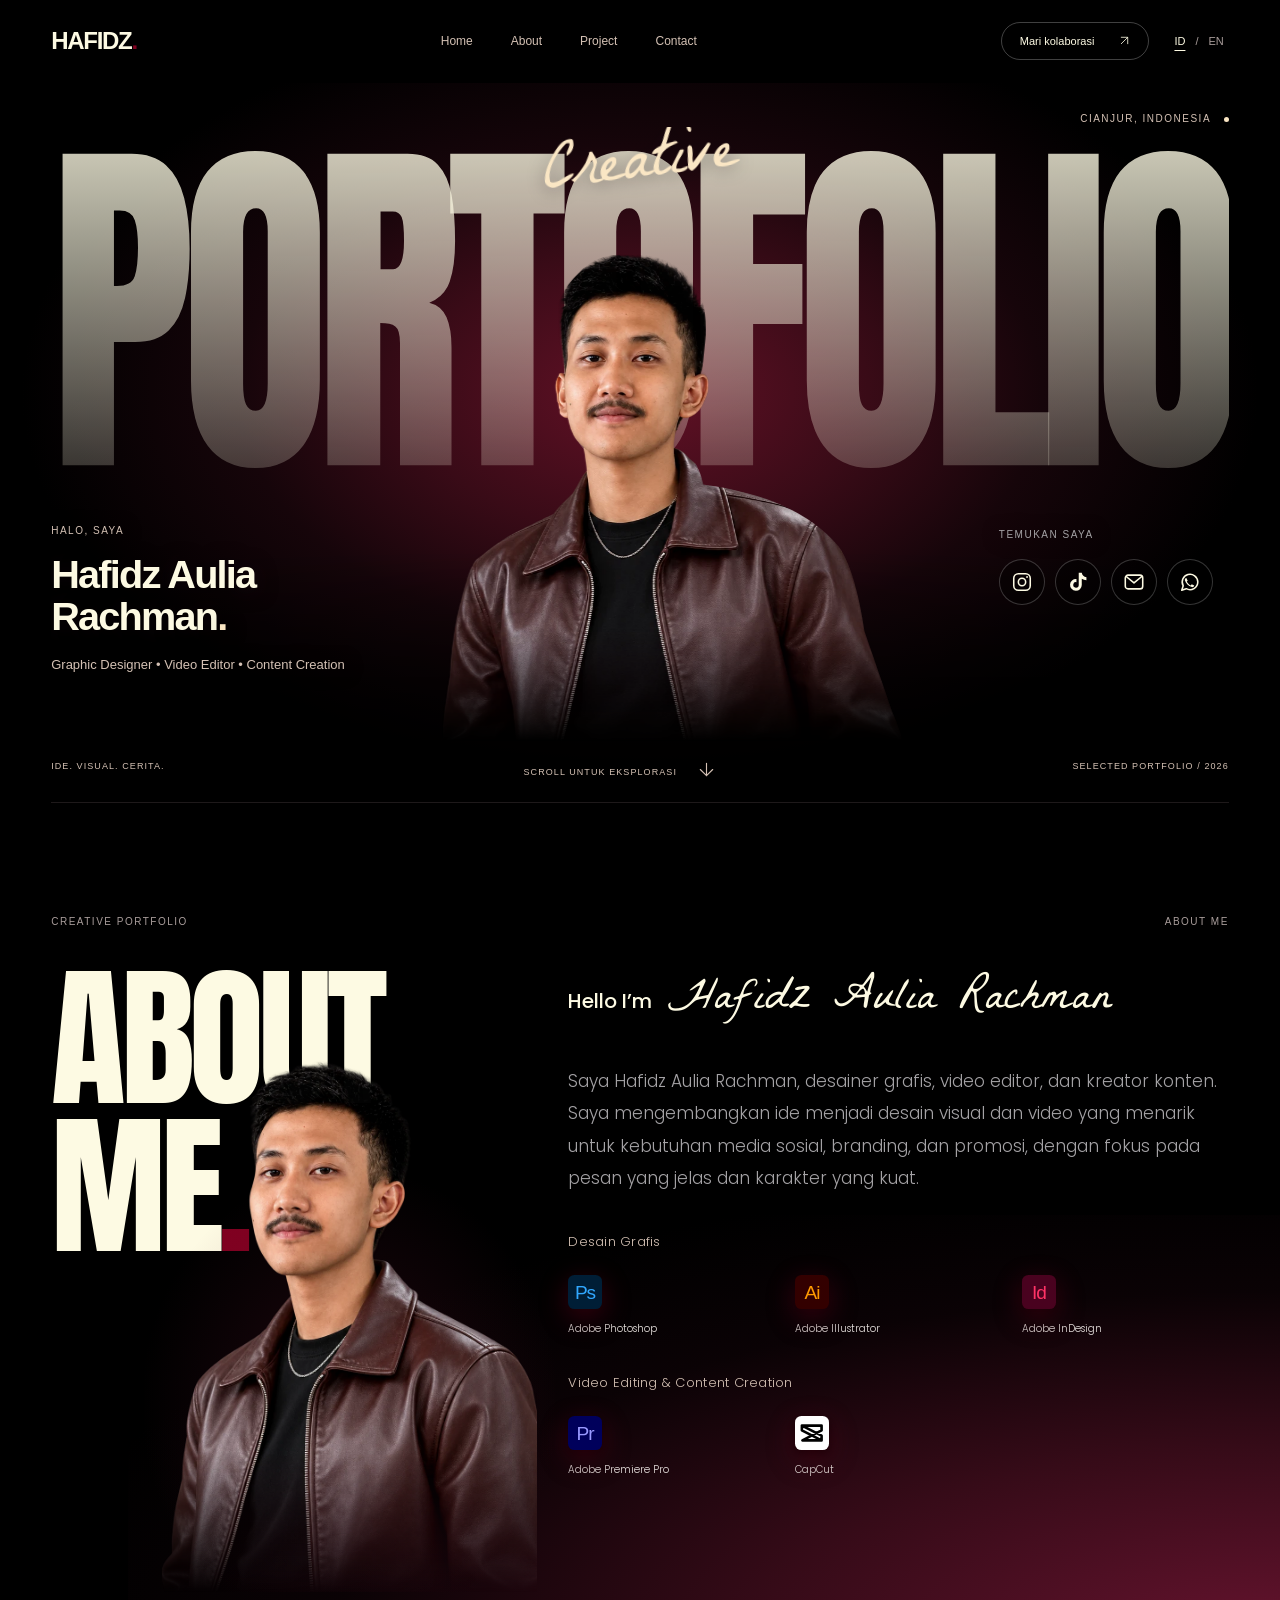
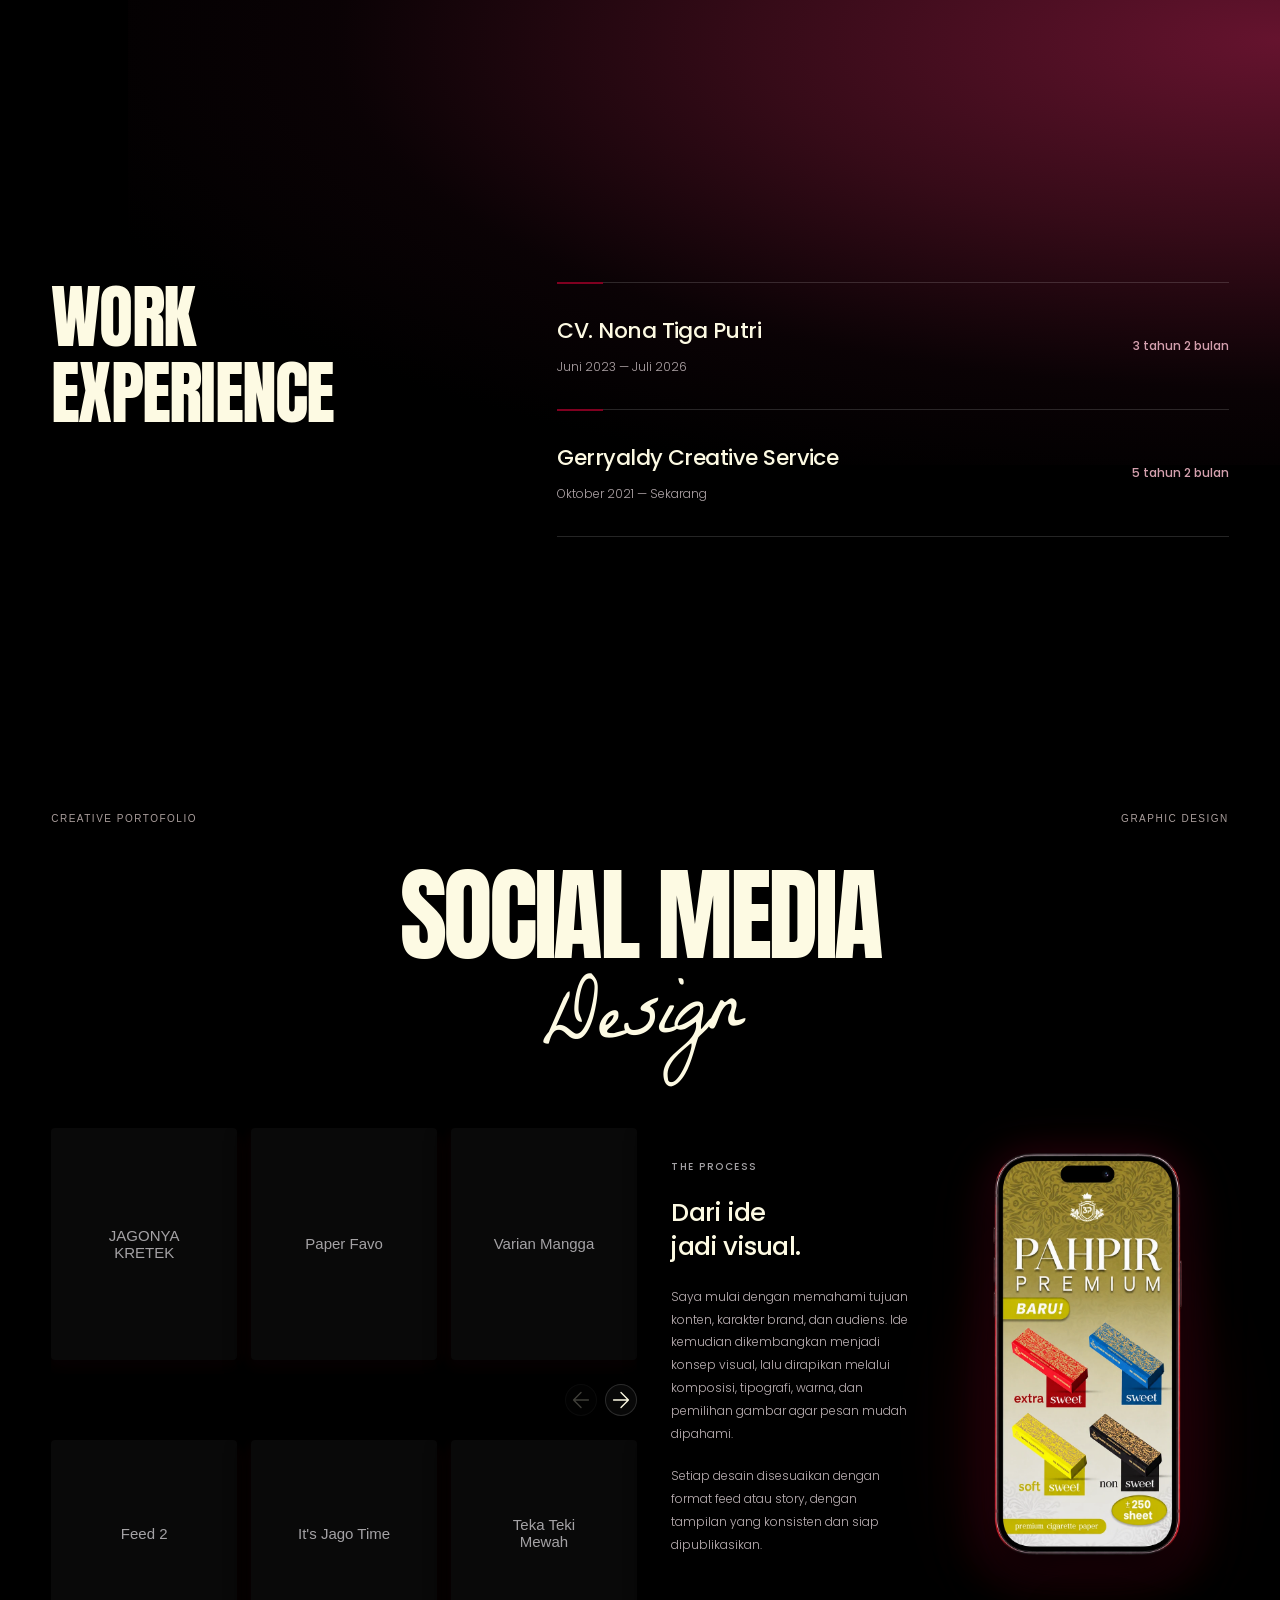
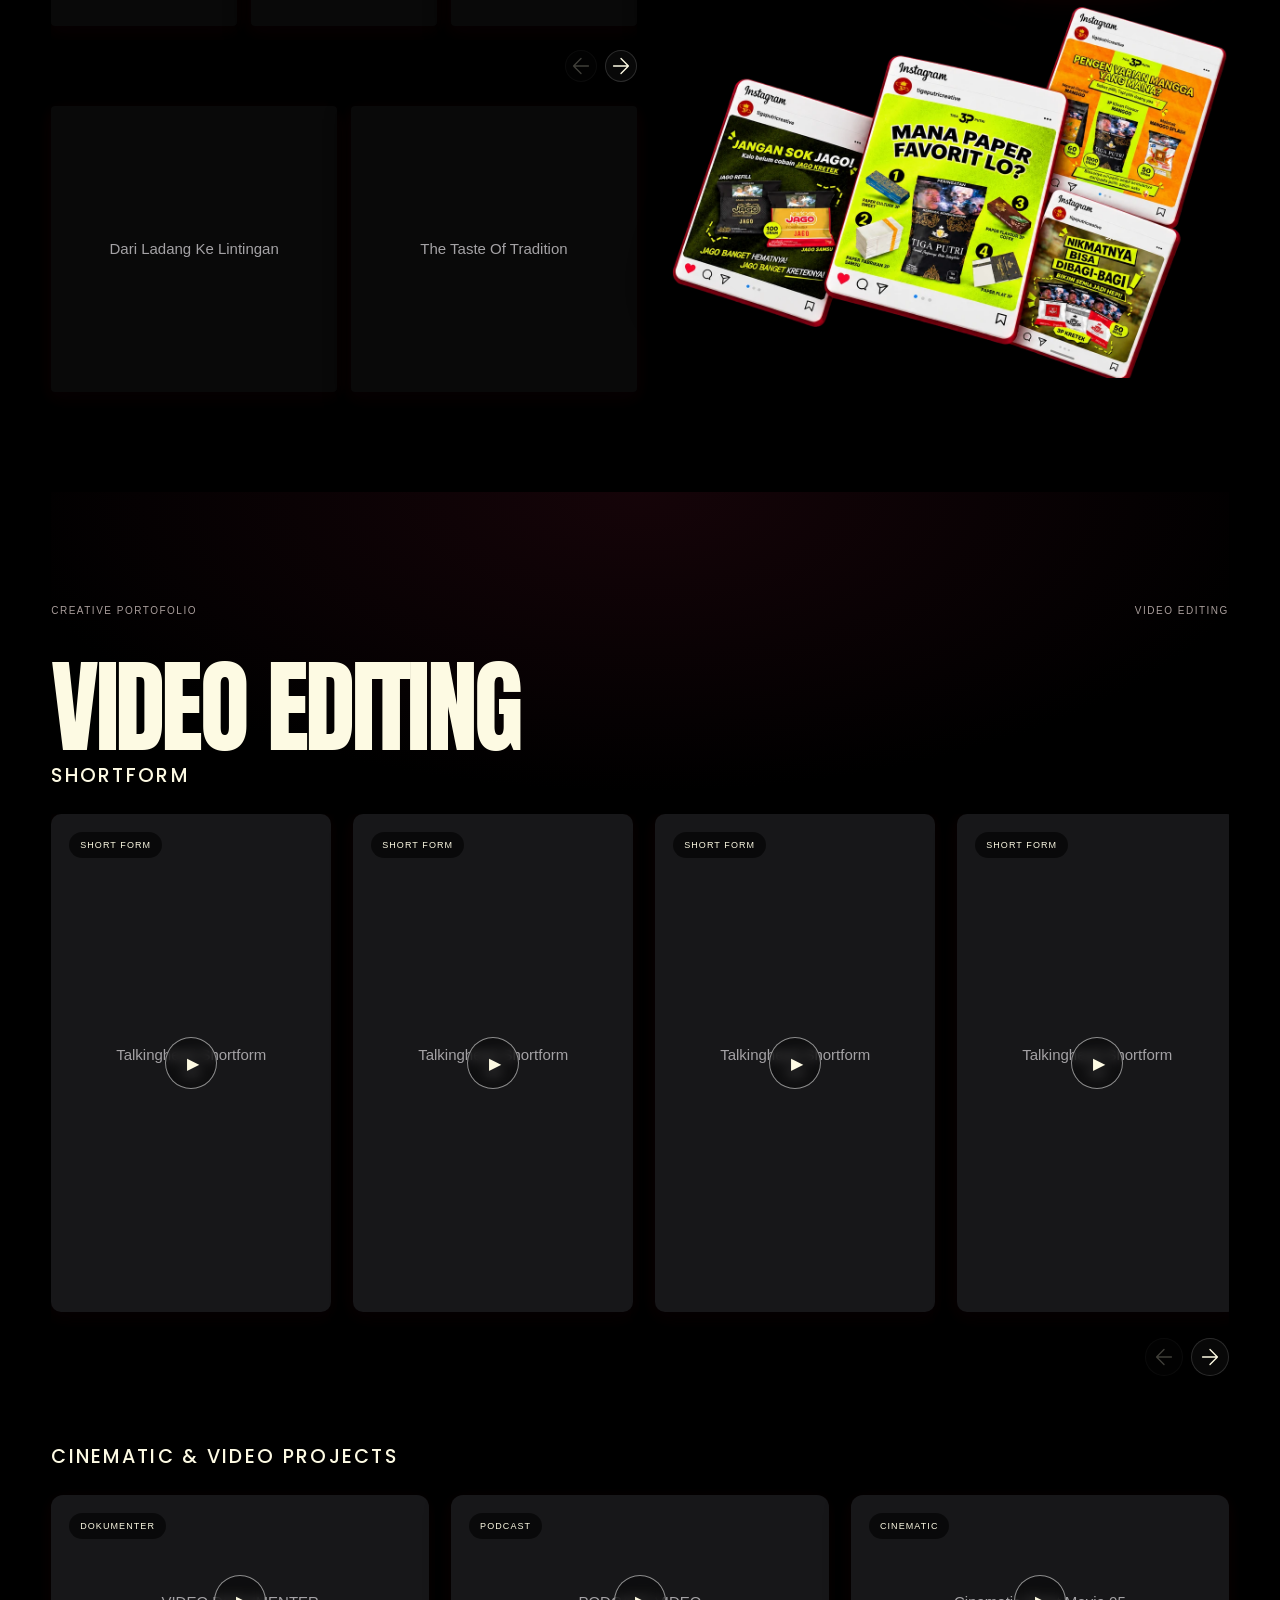
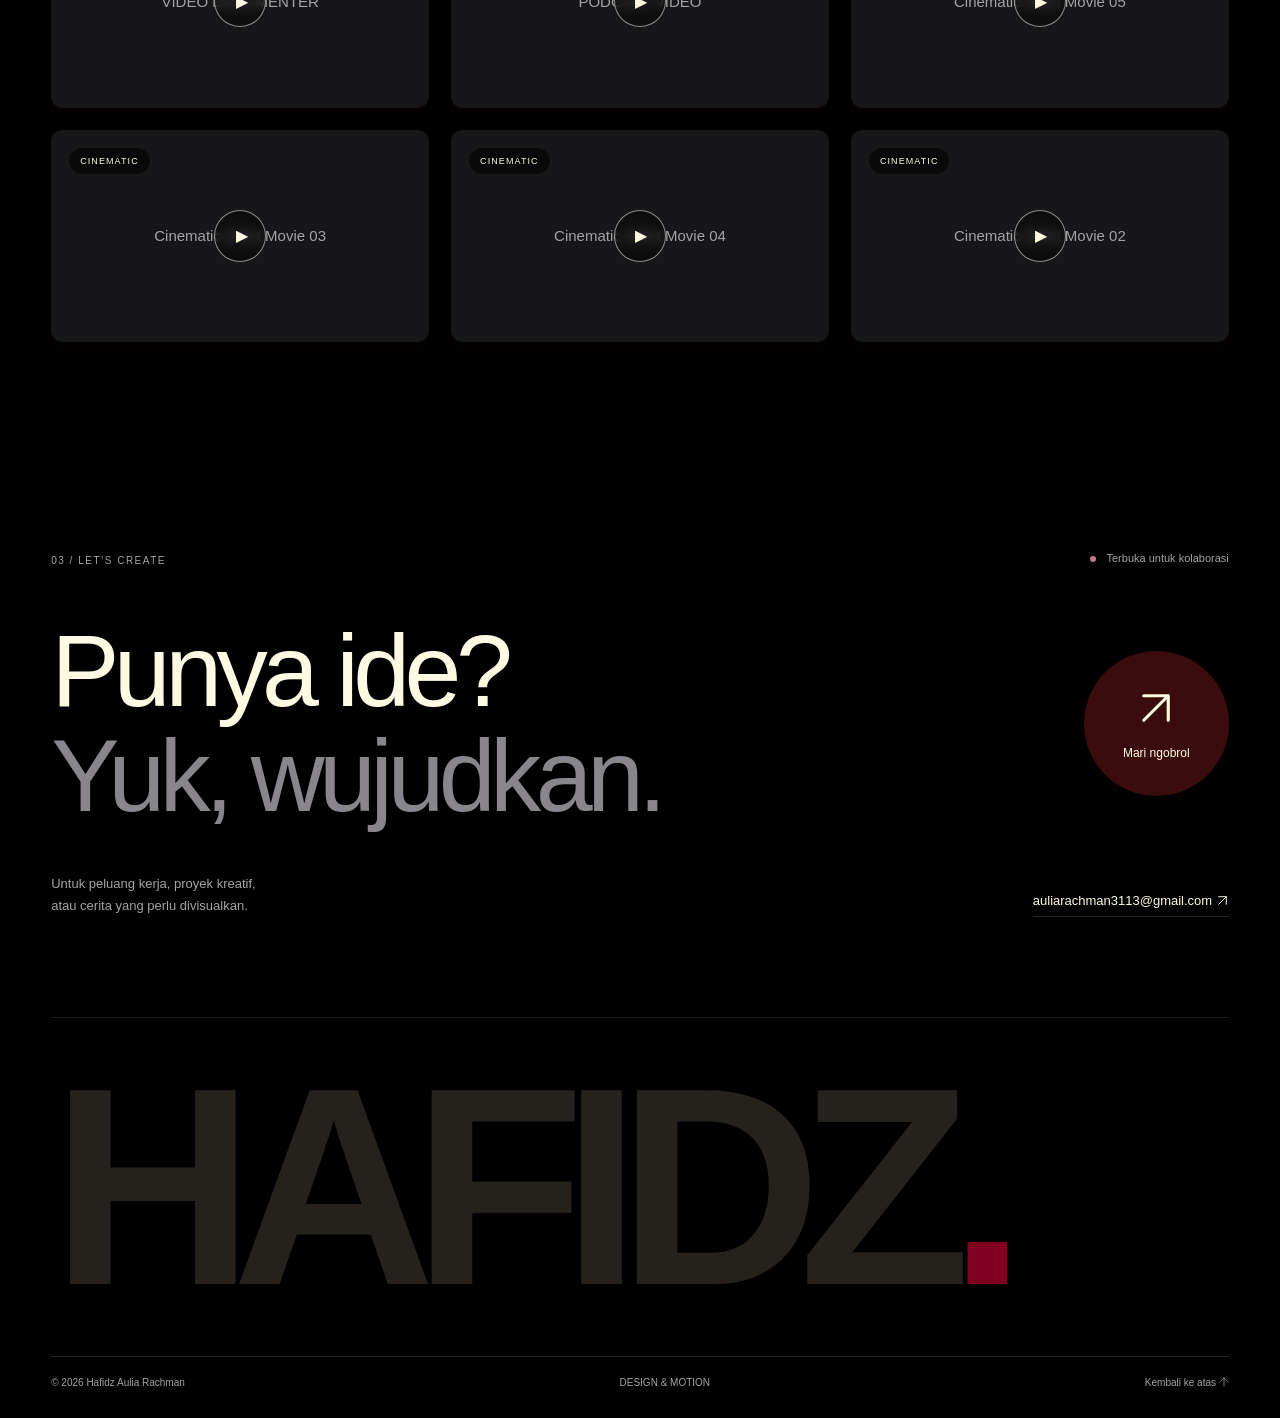
==== index.html @ 70eeaf71 "Add Work Experience section after About Me using CV dates" ====
<!doctype html>
<html lang="id">
<head>
<meta charset="utf-8"><meta name="viewport" content="width=device-width,initial-scale=1">
<meta name="theme-color" content="#000000">
<meta name="description" content="Portofolio Hafidz Aulia Rachman — desain grafis dan video editing. Jelajahi karya visual, konten sosial media, dan film pendek.">
<title>Hafidz Aulia Rachman — Graphic Designer & Video Editor</title>
<link rel="preconnect" href="https://res.cloudinary.com">
<link rel="preload" href="assets/fonts/anton.woff" as="font" type="font/woff" crossorigin>
<link rel="preload" href="assets/fonts/allura-creative.woff" as="font" type="font/woff" crossorigin>
<link rel="stylesheet" href="styles.css?v=experience-20261009">
<script src="projects.js?v=experience-20261009" defer></script><script src="language.js?v=experience-20261009" defer></script><script src="app.js?v=experience-20261009" defer></script>
</head>
<body data-portfolio="design" data-collection="social-media">
<a class="skip" href="#work">Langsung ke karya</a>
<svg width="0" height="0" aria-hidden="true" class="clip-def"><defs><clipPath id="portrait-cutout" clipPathUnits="objectBoundingBox"><path d="M.165 1 L.165 .68 Q.154 .64 .174 .60 L.182 .52 Q.184 .43 .21 .382 Q.234 .352 .366 .311 L.398 .273 L.396 .248 Q.37 .232 .367 .2 Q.352 .188 .368 .169 L.365 .122 Q.359 .084 .398 .06 Q.429 .035 .484 .039 Q.54 .035 .579 .062 Q.609 .081 .607 .126 L.601 .166 Q.62 .163 .612 .196 Q.609 .212 .586 .222 L.565 .243 L.571 .252 Q.592 .258 .603 .288 Q.754 .301 .823 .355 Q.85 .38 .865 .447 L.91 .534 Q.94 .578 .934 .615 Q.926 .653 .884 .724 L.849 .789 L.82 1 Z"/></clipPath></defs></svg>
<header class="header"><div class="shell nav-row"><a class="brand" href="#top" aria-label="Hafidz, beranda">HAFIDZ<span>.</span></a><nav id="navigation" aria-label="Navigasi utama"><a href="#top">Home</a><a href="#about">About</a><a href="#work">Project</a><a href="#contact">Contact</a></nav><div class="nav-actions"><a class="nav-cta" href="#contact">Mari kolaborasi <span><svg class="ui-arrow" viewBox="0 0 24 24" fill="none" stroke="currentColor" stroke-width="1.8" stroke-linecap="round" stroke-linejoin="round" aria-hidden="true" focusable="false"><path transform="rotate(0 12 12)" d="M5 19 19 5M5 5h14v14"/></svg></span></a><div class="language-switch" role="group" aria-label="Bahasa / Language"><button type="button" data-lang="id" lang="id" aria-label="Bahasa Indonesia" aria-pressed="true">ID</button><span aria-hidden="true">/</span><button type="button" data-lang="en" lang="en" aria-label="English" aria-pressed="false">EN</button></div></div><button class="menu-toggle" aria-expanded="false" aria-controls="navigation" aria-label="Buka menu"><span></span><span></span></button></div></header>
<main id="top">
<section class="hero shell" aria-labelledby="hero-name">
<div class="hero-top"><span class="eyebrow">CIANJUR, INDONESIA <span class="tiny-dot"></span></span></div>
<div class="hero-stage"><span class="creative-script">Creative</span><div class="word-wrap" aria-hidden="true"><svg class="hero-word" viewBox="0 0 1360 300" preserveAspectRatio="none" aria-hidden="true" focusable="false"><defs><linearGradient id="portfolio-opacity" x1="0" y1="0" x2="0" y2="1"><stop offset="0%" stop-color="#FDFAE3" stop-opacity="1"/><stop offset="100%" stop-color="#FDFAE3" stop-opacity="0"/></linearGradient></defs><text x="0" y="270" textLength="1360" lengthAdjust="spacingAndGlyphs" fill="url(#portfolio-opacity)">PORTOFOLIO</text></svg></div><div class="portrait-wrap"><img class="portrait" src="assets/hafidz-leather.webp" width="1024" height="1536" alt="Hafidz Aulia Rachman mengenakan jaket kulit burgundy gelap" fetchpriority="high"></div><div class="hero-intro"><span class="eyebrow">HALO, SAYA</span><h1 id="hero-name">Hafidz Aulia<br>Rachman<span>.</span></h1><p class="hero-roles">Graphic Designer • Video Editor • Content Creation</p></div><div class="hero-note hero-social"><span class="social-heading eyebrow">TEMUKAN SAYA</span><div class="social-icons"><a class="social-link" href="https://www.instagram.com/hafidzauliarachman/" target="_blank" rel="noopener noreferrer" aria-label="Instagram" title="Instagram"><svg viewBox="0 0 24 24" fill="none" aria-hidden="true"><rect x="3" y="3" width="18" height="18" rx="5" stroke="currentColor" stroke-width="1.7"/><circle cx="12" cy="12" r="4" stroke="currentColor" stroke-width="1.7"/><circle cx="17.5" cy="6.5" r="1" fill="currentColor"/></svg></a><a class="social-link" href="https://www.tiktok.com/@aabasee" target="_blank" rel="noopener noreferrer" aria-label="TikTok" title="TikTok"><svg viewBox="0 0 24 24" fill="currentColor" aria-hidden="true"><path d="M16.1 2h-3.3v13.2a3 3 0 1 1-2.5-3V8.8a6.4 6.4 0 1 0 5.8 6.4V8.5a9.1 9.1 0 0 0 5.1 1.6V6.8A5.8 5.8 0 0 1 16.1 2Z"/></svg></a><a class="social-link" href="mailto:auliarachman3113@gmail.com" target="_blank" rel="noopener noreferrer" aria-label="Email" title="Email"><svg viewBox="0 0 24 24" fill="none" aria-hidden="true"><rect x="2.5" y="4.5" width="19" height="15" rx="3" stroke="currentColor" stroke-width="1.7"/><path d="m3.5 6 8.5 7 8.5-7" stroke="currentColor" stroke-width="1.7" stroke-linecap="round" stroke-linejoin="round"/></svg></a><a class="social-link" href="https://wa.me/6285717937970" target="_blank" rel="noopener noreferrer" aria-label="WhatsApp" title="WhatsApp"><svg viewBox="0 0 24 24" fill="none" aria-hidden="true"><path d="M20.5 11.8a8.5 8.5 0 0 1-12.6 7.5L3 21l1.6-4.8a8.5 8.5 0 1 1 15.9-4.4Z" stroke="currentColor" stroke-width="1.7" stroke-linejoin="round"/><path d="m8 7.5 1.5 3-1 1c1 2 2.3 3.3 4.3 4.2l1.1-1.2 2.7 1.3c-.3 1.6-1.5 2-2.6 1.7-3.9-1.2-6.5-3.9-7.5-7.1-.5-1.5.2-2.5 1.5-2.9Z" fill="currentColor"/></svg></a></div></div></div>
<div class="hero-bottom"><span>IDE. VISUAL. CERITA.</span><a href="#work">SCROLL UNTUK EKSPLORASI <span><svg class="ui-arrow" viewBox="0 0 24 24" fill="none" stroke="currentColor" stroke-width="1.8" stroke-linecap="round" stroke-linejoin="round" aria-hidden="true" focusable="false"><path transform="rotate(135 12 12)" d="M5 19 19 5M5 5h14v14"/></svg></span></a><span class="edition">SELECTED PORTFOLIO / 2026</span></div>
</section>
<div class="portfolio-chapter"><section class="about section" id="about" aria-labelledby="about-heading"><div class="shell"><div class="section-top reveal"><span class="eyebrow">CREATIVE PORTFOLIO</span><span class="eyebrow">ABOUT ME</span></div><div class="about-grid"><div class="about-title-column"><h2 id="about-heading" class="reveal">ABOUT<br>ME<span>.</span></h2><figure class="about-seated reveal"><img src="assets/hafidz-about.webp" width="840" height="1260" alt="Hafidz Aulia Rachman dengan jaket burgundy dari sudut tiga perempat" loading="lazy" decoding="async"></figure></div><div class="about-copy reveal"><h3 class="about-greeting"><span class="greeting-intro">Hello I’m</span> <span class="greeting-name">Hafidz Aulia Rachman</span></h3><p>Saya Hafidz Aulia Rachman, desainer grafis, video editor, dan kreator konten. Saya mengembangkan ide menjadi desain visual dan video yang menarik untuk kebutuhan media sosial, branding, dan promosi, dengan fokus pada pesan yang jelas dan karakter yang kuat.</p><div class="software-groups"><div class="software-group"><h3 class="software-design-heading">Desain Grafis</h3><ul class="software-list"><li class="software-card"><img src="assets/software/photoshop.svg" width="48" height="48" alt="" loading="lazy"><span>Adobe Photoshop</span></li><li class="software-card"><img src="assets/software/illustrator.svg" width="48" height="48" alt="" loading="lazy"><span>Adobe Illustrator</span></li><li class="software-card"><img src="assets/software/indesign.svg" width="48" height="48" alt="" loading="lazy"><span>Adobe InDesign</span></li></ul></div><div class="software-group"><h3>Video Editing &amp; Content Creation</h3><ul class="software-list"><li class="software-card"><img src="assets/software/premiere-pro.svg" width="48" height="48" alt="" loading="lazy"><span>Adobe Premiere Pro</span></li><li class="software-card"><img src="assets/software/capcut.svg" width="48" height="48" alt="" loading="lazy"><span>CapCut</span></li></ul></div></div></div></div></div></section>
<section class="experience section shell" id="experience" aria-labelledby="experience-heading"><div class="experience-layout"><h2 id="experience-heading" class="reveal">WORK<br>EXPERIENCE</h2><ol class="experience-list"><li class="experience-entry reveal"><div class="experience-place"><h3>CV. Nona Tiga Putri</h3><p id="experience-nona-period"><time datetime="2023-06">Juni 2023</time> — <time datetime="2026-07">Juli 2026</time></p></div><span id="experience-nona-duration" class="experience-duration">3 tahun 2 bulan</span></li><li class="experience-entry reveal"><div class="experience-place"><h3>Gerryaldy Creative Service</h3><p id="experience-freelance-period"><time datetime="2021-10">Oktober 2021</time> — Sekarang</p></div><span id="freelance-duration" class="experience-duration">5 tahun</span></li></ol></div></section>
<section class="work section shell design-showcase social-sketch" id="work" aria-labelledby="work-heading"><div class="section-top reveal"><span class="eyebrow">CREATIVE PORTOFOLIO</span><span class="eyebrow">GRAPHIC DESIGN</span></div><div class="work-heading reveal"><h2 id="work-heading" class="social-media-heading"><span class="social-media-title">SOCIAL MEDIA</span><span class="social-media-script">Design</span></h2></div><p id="result-status" class="sr-only" role="status" aria-live="polite"></p><div class="social-design-layout"><div id="projects" class="projects feed-grid" aria-label="Galeri desain feed"></div><div class="social-design-details"><aside class="design-process reveal"><span class="eyebrow">THE PROCESS</span><h3>Dari ide<br>jadi visual.</h3><p>Saya mulai dengan memahami tujuan konten, karakter brand, dan audiens. Ide kemudian dikembangkan menjadi konsep visual, lalu dirapikan melalui komposisi, tipografi, warna, dan pemilihan gambar agar pesan mudah dipahami.</p><p>Setiap desain disesuaikan dengan format feed atau story, dengan tampilan yang konsisten dan siap dipublikasikan.</p></aside><div id="story-projects" class="story-mockups" aria-label="Desain story dalam mockup ponsel"></div><div id="social-composition-host"></div></div></div><noscript><p>Aktifkan JavaScript untuk membuka galeri interaktif.</p></noscript></section>
</div><section class="work section shell video-showcase" id="video-work" aria-labelledby="video-heading"><div class="section-top reveal"><span class="eyebrow">CREATIVE PORTOFOLIO</span><span class="eyebrow">VIDEO EDITING</span></div><div class="video-heading reveal"><h2 id="video-heading" class="video-main-heading">VIDEO EDITING</h2></div><p id="video-result-status" class="sr-only" role="status" aria-live="polite"></p><section class="shortform-section" aria-labelledby="shortform-heading"><h3 id="shortform-heading" class="video-category-heading reveal">SHORTFORM</h3><div id="video-shortform-carousel"><div id="video-projects" class="projects shortform-track" role="group" aria-label="Galeri video shortform"></div></div></section><section class="other-video-section" aria-labelledby="other-video-heading"><h3 id="other-video-heading" class="video-category-heading reveal">CINEMATIC &amp; VIDEO PROJECTS</h3><div id="video-other-projects" class="projects other-video-grid"></div></section><noscript><p>Aktifkan JavaScript untuk membuka galeri interaktif.</p></noscript></section>
<section class="contact section shell" id="contact"><div class="section-top reveal"><span class="eyebrow">03 / LET’S CREATE</span><span class="availability"><i></i> Terbuka untuk kolaborasi</span></div><div class="contact-body reveal"><h2>Punya ide?<br><span>Yuk, wujudkan.</span></h2><a class="contact-circle" href="mailto:auliarachman3113@gmail.com" aria-label="Kirim email untuk kolaborasi"><span><svg class="ui-arrow" viewBox="0 0 24 24" fill="none" stroke="currentColor" stroke-width="1.8" stroke-linecap="round" stroke-linejoin="round" aria-hidden="true" focusable="false"><path transform="rotate(0 12 12)" d="M5 19 19 5M5 5h14v14"/></svg></span>Mari ngobrol</a></div><div class="contact-bottom reveal"><p>Untuk peluang kerja, proyek kreatif,<br>atau cerita yang perlu divisualkan.</p><a href="mailto:auliarachman3113@gmail.com">auliarachman3113@gmail.com <svg class="ui-arrow" viewBox="0 0 24 24" fill="none" stroke="currentColor" stroke-width="1.8" stroke-linecap="round" stroke-linejoin="round" aria-hidden="true" focusable="false"><path transform="rotate(0 12 12)" d="M5 19 19 5M5 5h14v14"/></svg></a></div></section>
</main>
<footer class="shell"><div class="footer-word" aria-hidden="true">HAFIDZ<span>.</span></div><div class="footer-bottom"><span>© <span id="year">2026</span> Hafidz Aulia Rachman</span><span>DESIGN &amp; MOTION</span><a href="#top">Kembali ke atas <svg class="ui-arrow" viewBox="0 0 24 24" fill="none" stroke="currentColor" stroke-width="1.8" stroke-linecap="round" stroke-linejoin="round" aria-hidden="true" focusable="false"><path transform="rotate(315 12 12)" d="M5 19 19 5M5 5h14v14"/></svg></a></div></footer>
<dialog id="project-dialog" aria-labelledby="dialog-title"><div class="dialog-top"><div><span id="dialog-category" class="eyebrow"></span><h2 id="dialog-title"></h2></div><button id="close-dialog" class="close-button" aria-label="Tutup preview">×</button></div><div id="dialog-media"></div><p id="media-error" role="status" hidden>Media belum dapat dimuat. Periksa koneksi lalu coba buka kembali.</p><a id="youtube-fallback" class="youtube-fallback" target="_blank" rel="noopener noreferrer" hidden>Jika pemutar tidak tersedia, buka di YouTube <svg class="ui-arrow" viewBox="0 0 24 24" fill="none" stroke="currentColor" stroke-width="1.8" stroke-linecap="round" stroke-linejoin="round" aria-hidden="true" focusable="false"><path transform="rotate(0 12 12)" d="M5 19 19 5M5 5h14v14"/></svg></a><div class="dialog-bottom"><span>HAFIDZ / SELECTED WORK</span><span id="dialog-format"></span></div></dialog>
</body></html>
---- styles.css ----
:root{--bg:#050506;--panel:#141416;--text:#fdfae3;--muted:#a4a2a5;--line:#ffffff24;--accent:#fae6c4;--burgundy:#3b0c0d;--max:1360px}*{box-sizing:border-box}html{scroll-behavior:smooth;scroll-padding-top:100px}body{margin:0;background:var(--bg);color:var(--text);font-family:Arial,Helvetica,sans-serif;-webkit-font-smoothing:antialiased}body.modal-open{overflow:hidden}a{color:inherit;text-decoration:none}button{font:inherit;color:inherit;cursor:pointer}button,a{-webkit-tap-highlight-color:transparent}button{border:0}img{display:block;max-width:100%}a:focus-visible,button:focus-visible,video:focus-visible{outline:2px solid #dc8c9e;outline-offset:6px}::selection{background:var(--burgundy);color:white}.shell{width:min(92%,var(--max));margin:auto}.eyebrow{font-size:10px;letter-spacing:.15em;line-height:1.7;font-weight:500;color:var(--muted)}.sr-only,.skip:not(:focus){position:absolute;width:1px;height:1px;overflow:hidden;clip-path:inset(50%)}.skip:focus{position:fixed;top:10px;left:20px;padding:15px;background:white;color:black;z-index:100}.clip-def{position:absolute;pointer-events:none}.header{position:sticky;top:0;z-index:20;transition:background .3s,border-color .3s;border-bottom:1px solid transparent;background:#0b0b0ce8;backdrop-filter:blur(14px)}.header.scrolled{background:#0b0b0cf5;border-color:var(--line)}.nav-row{height:82px;display:flex;align-items:center;justify-content:space-between}.brand{font-weight:900;font-size:24px;letter-spacing:-1.3px}.brand span,h1 span,h2>span:not(.contact-body h2 span),.footer-word span{color:var(--accent)}nav{display:flex;gap:38px;font-size:12px}nav a{color:var(--muted);transition:color .2s}nav a:hover{color:white}.nav-cta{font-size:11px;border:1px solid #ffffff40;border-radius:24px;padding:12px 18px}.nav-cta span{margin-left:22px;display:inline-block;transition:transform .2s}.nav-cta:hover span{transform:translate(2px,-2px)}.menu-toggle{display:none}.hero{padding-top:27px}.hero-top{display:flex;justify-content:space-between}.tiny-dot{display:inline-block;width:5px;height:5px;background:var(--accent);border-radius:50%;margin-left:9px}.hero-stage{position:relative;height:clamp(520px,48vw,690px);isolation:isolate;overflow:hidden}.word-wrap{position:absolute;top:10%;width:100%;z-index:-1}.hero-word{font-size:clamp(60px,13.85vw,204px);font-weight:900;letter-spacing:-.078em;line-height:1.1;color:#e5e1db;text-align:center;animation:enter .9s both}.portrait-wrap{position:absolute;height:105%;aspect-ratio:2/3;bottom:-9%;left:50%;transform:translateX(-50%);z-index:1;mask-image:linear-gradient(black 78%,transparent 99%);animation:portrait-in 1s .1s both}.portrait{height:100%;width:100%;object-fit:contain;clip-path:url(#portrait-cutout)}.hero-intro{position:absolute;left:0;top:54%;z-index:2;animation:enter .8s .25s both}h1{font-size:clamp(28px,3.1vw,48px);line-height:1.05;letter-spacing:-.045em;margin:15px 0}p{line-height:1.7}.hero-intro p{font-size:13px;color:var(--muted)}.hero-note{position:absolute;right:0;top:55%;z-index:2;font-size:13px;animation:enter .8s .4s both}.small-cross{font-size:35px;color:var(--accent)}.hero-note p{margin:15px 0 27px}.text-link{font-size:11px;display:flex;align-items:center;justify-content:space-between;border-bottom:1px solid #ffffff50;padding-bottom:12px;gap:35px}.text-link span{font-size:22px;transition:transform .3s}.text-link:hover span{transform:translate(3px,3px)}.hero-bottom{border-bottom:1px solid var(--line);padding:20px 0 24px;display:flex;justify-content:space-between;font-size:9px;letter-spacing:.12em;color:var(--muted)}.hero-bottom a span{font-size:15px;margin-left:18px}.section{padding-top:110px;padding-bottom:100px}.section-top{display:flex;align-items:start;justify-content:space-between;margin-bottom:35px}.section-top p{margin:0;font-size:12px;color:var(--muted)}h2{font-size:clamp(40px,5.6vw,82px);letter-spacing:-.055em;line-height:1.02;font-weight:500;margin:0}.work-heading{display:flex;align-items:end;justify-content:space-between;gap:30px;margin-bottom:45px}.filters{display:flex;gap:5px;flex-wrap:wrap}.filters button{border-radius:30px;background:transparent;color:var(--muted);font-size:11px;padding:12px 15px;transition:background .25s,color .25s}.filters button[aria-pressed=true]{background:var(--burgundy);color:white}.filters small{font-size:9px;margin-left:8px;opacity:.7}.projects{display:grid;grid-template-columns:repeat(12,minmax(0,1fr));gap:20px}.project{grid-column:span 4;position:relative;min-width:0;aspect-ratio:1;background:#171719;overflow:hidden;border-radius:12px;padding:0;text-align:left;isolation:isolate}.project.wide{grid-column:span 8;aspect-ratio:2.04}.project img{width:100%;height:100%;object-fit:contain;transition:transform .55s,filter .4s}.project.video img{object-fit:cover}.project.video.vertical img{object-fit:contain;background:#111}.project:hover img,.project:focus-visible img{transform:scale(1.035)}.project::after{content:'';position:absolute;inset:45% 0 0;background:linear-gradient(transparent,#000b);opacity:0;transition:opacity .25s;z-index:1}.project:hover::after,.project:focus-visible::after{opacity:1}.project-info{position:absolute;bottom:22px;left:22px;right:22px;z-index:2;display:flex;justify-content:space-between;align-items:end;opacity:0;transform:translateY(8px);transition:opacity .25s,transform .25s}.project:hover .project-info,.project:focus-visible .project-info{opacity:1;transform:none}.project-info strong{font-size:17px;display:block;font-weight:500}.project-info small{display:block;font-size:10px;margin-bottom:7px;color:#eee}.project-info>span{font-size:24px}.play{position:absolute;top:50%;left:50%;transform:translate(-50%,-50%);display:grid;place-items:center;width:52px;height:52px;border-radius:50%;border:1px solid #ffffff85;background:#0006;backdrop-filter:blur(6px);font-size:16px;padding-left:3px;z-index:2;transition:background .25s,scale .25s}.project:hover .play{background:var(--burgundy);scale:1.07}.video-tag{position:absolute;top:18px;left:18px;font-size:9px;letter-spacing:.12em;background:#0009;padding:8px 11px;border-radius:20px}.asset-fallback{position:absolute;inset:20%;display:grid;place-items:center;font-size:15px;text-align:center;color:var(--muted)}.more-row{margin-top:35px;display:flex;align-items:center;justify-content:space-between}.outline-button{padding:15px 23px;border:1px solid #ffffff40;border-radius:30px;background:transparent;font-size:12px;transition:background .25s}.outline-button:hover{background:#ffffff12}.outline-button span{margin-left:25px}.about{background:#111113;border-top:1px solid var(--line);border-bottom:1px solid var(--line)}.about-grid{display:grid;grid-template-columns:1.1fr 1fr;gap:100px;margin-top:55px}.about h2{font-size:clamp(48px,6.8vw,98px)}.about em{font-family:Georgia,serif;font-weight:400;color:var(--accent)}.about-copy>p:first-child{font-size:22px;line-height:1.5;margin-top:0;color:#e7e3df}.about-copy>p{font-size:14px;color:var(--muted)}.expertise{margin-top:35px}.expertise>div{display:flex;align-items:center;gap:22px;padding:21px 0;border-top:1px solid var(--line)}.expertise h3{font-size:18px;font-weight:400;margin:0;flex:1}.expertise span{font-size:11px;color:var(--muted)}.expertise span:last-child{font-size:23px}.availability{font-size:11px;color:var(--muted)}.availability i{display:inline-block;width:6px;height:6px;background:#bf7889;border-radius:50%;margin-right:8px}.contact-body{display:flex;align-items:center;justify-content:space-between;margin-top:50px}.contact-body h2{font-size:clamp(48px,8vw,112px)}.contact-body h2 span{color:#89868b}.contact-circle{height:145px;width:145px;flex-shrink:0;background:var(--burgundy);border-radius:50%;display:flex;flex-direction:column;align-items:center;justify-content:center;gap:15px;font-size:12px;transition:transform .3s,background .3s}.contact-circle span{font-size:42px;line-height:1}.contact-circle:hover{transform:rotate(-8deg);background:#96364f}.contact-bottom{display:flex;justify-content:space-between;align-items:end;margin-top:45px;font-size:13px}.contact-bottom p{color:var(--muted);margin:0}.contact-bottom a{border-bottom:1px solid var(--line);padding-bottom:8px}footer{border-top:1px solid var(--line)}.footer-word{font-size:clamp(80px,22vw,320px);line-height:1.2;letter-spacing:-.08em;font-weight:900;color:#232326}.footer-bottom{display:flex;justify-content:space-between;color:var(--muted);font-size:10px;padding:20px 0 30px;border-top:1px solid var(--line)}dialog{width:min(1100px,94vw);max-height:92dvh;background:#141416;color:var(--text);border:1px solid #ffffff30;border-radius:16px;padding:24px;overscroll-behavior:contain}dialog::backdrop{background:#000d;backdrop-filter:blur(8px)}dialog[open]{animation:modal-in .23s both}dialog.closing{animation:modal-out .18s both}.dialog-top{display:flex;align-items:start;justify-content:space-between;gap:20px;margin-bottom:20px}.dialog-top h2{font-size:25px;letter-spacing:-.03em;margin-top:8px}.close-button{background:#ffffff12;border-radius:50%;width:40px;height:40px;font-size:28px;flex-shrink:0}#dialog-media{display:flex;justify-content:center;min-height:180px;background:#090909;border-radius:8px;overflow:hidden}#dialog-media img,#dialog-media video{max-width:100%;max-height:68dvh;object-fit:contain}.dialog-bottom{display:flex;justify-content:space-between;margin-top:20px;font-size:9px;color:var(--muted);letter-spacing:.1em}#media-error{color:#efb6c4;font-size:14px}.reveal{transition:opacity .65s,transform .65s}.motion .reveal:not(.visible){opacity:0;transform:translateY(22px)}.project.card-enter{animation:enter .45s both;animation-delay:var(--delay,0ms)}[hidden]{display:none!important}@keyframes enter{from{opacity:0;transform:translateY(22px)}to{opacity:1;transform:translateY(0)}}@keyframes portrait-in{from{opacity:0;translate:0 22px}to{opacity:1;translate:0 0}}@keyframes modal-in{from{opacity:0;transform:scale(.97)}to{opacity:1;transform:scale(1)}}@keyframes modal-out{to{opacity:0;transform:scale(.97)}}
@media(min-width:1600px){.hero-word{font-size:204px}}
@media(max-width:1000px){.work-heading{align-items:start;flex-direction:column;gap:25px}.hero-stage{height:550px}.hero-intro{top:62%}.hero-note{top:62%}.hero-note p{font-size:11px}.hero-intro h1{font-size:29px}.portrait-wrap{height:96%;bottom:-4%}.word-wrap{top:15%}.about-grid{gap:45px}.project-info strong{font-size:14px}}
@media(max-width:650px){html{scroll-padding-top:80px}.shell{width:90%}.nav-row{height:70px}.brand{font-size:22px}.nav-cta{margin-left:auto;margin-right:18px;font-size:10px;padding:10px 12px}.nav-cta span{margin-left:10px}.menu-toggle{display:flex;flex-direction:column;gap:6px;background:none;padding:10px 0 10px 10px}.menu-toggle span{display:block;width:22px;height:1px;background:white;transition:transform .2s}.menu-toggle[aria-expanded=true] span:first-child{transform:translateY(3.5px) rotate(45deg)}.menu-toggle[aria-expanded=true] span:last-child{transform:translateY(-3.5px) rotate(-45deg)}nav{display:none;position:absolute;top:70px;left:0;right:0;background:#161618;border-bottom:1px solid var(--line);padding:30px 5%;gap:28px}nav.open{display:flex;animation:enter .2s}.hero{padding-top:20px}.hero-top .eyebrow{font-size:7px}.hero-stage{height:600px}.word-wrap{top:36px}.hero-word{font-size:13.3vw;letter-spacing:-.078em}.portrait-wrap{height:430px;bottom:132px}.hero-intro{top:auto;bottom:22px;left:0}.hero-intro h1{font-size:29px;margin:8px 0}.hero-intro .eyebrow{font-size:8px}.hero-intro p{font-size:11px;margin-bottom:0}.hero-note{top:auto;bottom:24px;right:0;max-width:125px}.small-cross{font-size:24px}.hero-note p{font-size:10px;margin:8px 0 14px}.text-link{font-size:9px;gap:10px}.hero-bottom{font-size:7px;padding-top:10px;gap:10px}.edition{display:none}.section{padding-top:65px;padding-bottom:60px}.section-top p{font-size:10px}.section-top{margin-bottom:25px}.eyebrow{font-size:9px}.work-heading{margin-bottom:26px}.filters{gap:0}.filters button{padding:11px 12px;font-size:10px}.filters small{margin-left:5px}.projects{gap:14px;grid-template-columns:repeat(2,minmax(0,1fr))}.project{grid-column:span 1;border-radius:8px}.project.wide{grid-column:span 2;aspect-ratio:16/10}.project.video.vertical{aspect-ratio:9/13}.project-info{left:12px;right:12px;bottom:12px}.project-info strong{font-size:11px}.project-info small{font-size:8px}.project-info>span{font-size:17px}.play{width:40px;height:40px;font-size:12px}.video-tag{top:10px;left:10px;font-size:7px;padding:6px 8px}.more-row{gap:15px}.outline-button{padding:13px 16px;font-size:10px}.outline-button span{margin-left:12px}.more-row .eyebrow{font-size:8px}.about-grid{grid-template-columns:1fr;gap:35px;margin-top:35px}.about-copy>p:first-child{font-size:19px}.about h2{font-size:64px}.contact-body{margin-top:35px;gap:10px}.contact-body h2{font-size:12vw}.contact-circle{height:85px;width:85px;font-size:9px;gap:8px}.contact-circle span{font-size:30px}.contact-bottom{flex-direction:column;align-items:start;gap:25px}.contact-bottom a{font-size:12px}.availability{font-size:9px}.footer-bottom{flex-wrap:wrap;gap:20px;font-size:8px}.footer-bottom>span:nth-child(2){display:none}.footer-word{font-size:23vw}dialog{padding:16px}.dialog-top h2{font-size:20px}#dialog-media img,#dialog-media video{max-height:65dvh}}
@media(hover:none){.project::after,.project-info{opacity:1;transform:none}.project::after{inset:65% 0 0}.project-info small{display:none}}
@media(prefers-reduced-motion:reduce){html{scroll-behavior:auto}*,*::before,*::after{animation:none!important;transition:none!important}.motion .reveal:not(.visible){opacity:1;transform:none}.portrait-wrap{translate:none!important}.hero-word{transform:none!important}}

/* YouTube is mounted only after a project is opened. */
#dialog-media .youtube-player{display:block;width:100%;aspect-ratio:16/9;min-height:200px;max-height:68dvh;border:0;background:#090909}.youtube-fallback{display:inline-block;margin-top:16px;font-size:12px;color:var(--muted);text-decoration:underline;text-underline-offset:4px}

/* A continuous burgundy and midnight-black canvas, shared by every page section. */
@font-face{font-family:Anton;src:url('assets/fonts/anton.woff') format('woff');font-style:normal;font-weight:400;font-display:swap}
body{position:relative;isolation:isolate;background-color:#050506;background-image:radial-gradient(ellipse 85% 800px at 8% 0%,#3b0c0d33 0%,transparent 80%),radial-gradient(ellipse 85% 1200px at 100% 80%,#1f0d0640 0%,transparent 80%);background-repeat:no-repeat}
body::before{content:"";position:absolute;inset:0;z-index:-1;pointer-events:none;background-image:url('assets/hero-grain.svg');background-size:180px 180px;opacity:.22;mix-blend-mode:soft-light}
.header{background:transparent;backdrop-filter:none;-webkit-backdrop-filter:none}
.header.scrolled{background:#050609f2;backdrop-filter:blur(14px);-webkit-backdrop-filter:blur(14px);border-color:#e2b4c31f}
.hero{position:relative;isolation:isolate}
.hero-top,.hero-bottom{position:relative;z-index:2}
.hero-top .eyebrow,.hero-intro .eyebrow,.hero-intro p,.hero-bottom,nav a{color:#d4c2cb}
.hero-bottom{border-color:#dfb8c522}
.about{background:transparent;border-top:0;border-bottom:0}
footer{border-color:#dfb8c522}
.footer-word{color:#bc779b35}
.word-wrap{top:2%;height:59%;z-index:0}
.hero-word{display:block;width:100%;height:100%;overflow:visible;font-size:300px;line-height:1;font-weight:400;letter-spacing:0;color:inherit}
.hero-word text{font-family:Anton,Impact,'Arial Narrow',sans-serif;font-size:300px;font-weight:400;letter-spacing:-13px}
.hero-intro,.hero-note{top:64%;text-shadow:0 2px 20px #160911aa}
@media(max-width:1000px){.word-wrap{top:5%;height:54%}.hero-intro,.hero-note{top:65%}}
@media(max-width:650px){body{background-image:radial-gradient(ellipse 140% 700px at 0% 0%,#3b0c0d33 0%,transparent 80%),radial-gradient(ellipse 130% 1000px at 100% 80%,#1f0d0640,transparent 80%)}body::before{opacity:.18}.word-wrap{top:14px;height:215px}.hero-word{font-size:300px;letter-spacing:0}.hero-word text{letter-spacing:-15px}.hero-intro{top:auto;bottom:22px}.hero-note{top:auto;bottom:24px}nav{background:#080b12f5}}

/* Handwritten accent above the condensed portfolio lettering. */
@font-face{font-family:'Allura Creative';src:url('assets/fonts/allura-creative.woff') format('woff');font-weight:400;font-style:normal;font-display:swap}
.creative-script{position:absolute;top:0;left:50%;z-index:3;display:block;font-family:'Allura Creative','Brush Script MT',cursive;font-size:clamp(50px,5.5vw,78px);font-weight:400;line-height:1.15;color:#f0dedf;transform:translateX(-50%) rotate(-7deg);text-shadow:0 2px 18px #12071066;pointer-events:none}
@media(max-width:1000px){.creative-script{top:7px;font-size:64px}}
@media(max-width:650px){.creative-script{top:7px;font-size:48px}}


/* New portrait: torso-only framing; the page crops the full source image. */
.portrait-wrap{width:clamp(390px,48vw,650px);height:85%;aspect-ratio:auto;bottom:0;overflow:hidden;mask-image:linear-gradient(#000 78%,transparent 100%);-webkit-mask-image:linear-gradient(#000 78%,transparent 100%)}
.portrait{width:100%;height:auto;max-width:none;object-fit:initial}
.creative-script{color:#fae6c4}.header.scrolled{background:#1f0d06f2}.footer-word{color:#fae6c425}.hero-top .eyebrow,.hero-intro .eyebrow,.hero-intro p,.hero-bottom,nav a{color:#d4c1b4}.contact-circle:hover{background:#531719}
@media(max-width:1000px){.portrait-wrap{width:510px;height:83%;bottom:0}}
@media(max-width:650px){.portrait-wrap{width:350px;max-width:100%;height:330px;bottom:145px}.header nav{background:#1f0d06f5}}

/* Header navigation and persistent language selector. */
.brand span,.footer-word span{color:#800020}
.hero-top{justify-content:flex-end}
.nav-actions{display:flex;align-items:center;gap:20px}
.language-switch{display:flex;align-items:center;gap:5px;font-size:11px;color:#a99d9b;flex-shrink:0}
.language-switch button{background:transparent;color:#a99d9b;padding:12px 5px;min-height:44px;transition:color .2s}
.language-switch button[aria-pressed="true"]{color:#fdfae3;text-decoration:underline;text-underline-offset:5px}
.language-switch button:hover{color:#fdfae3}
.header.scrolled{background:#050506f2}
@media(max-width:850px) and (min-width:651px){nav{gap:18px}.nav-actions{gap:12px}.nav-row{gap:16px}.nav-cta{padding:11px 13px}.nav-cta span{margin-left:10px}}
@media(max-width:650px){.nav-row{gap:12px}.nav-actions{margin-left:auto;gap:8px}.nav-cta{margin:0;padding:10px;font-size:9px}.nav-cta span{margin-left:5px}.language-switch{gap:1px;font-size:10px}.language-switch button{padding:12px 4px}.header nav{background:#050506f5;justify-content:space-between;gap:14px}.menu-toggle{flex-shrink:0}.brand{font-size:20px}}
@media(max-width:360px){.nav-row{gap:8px}.nav-actions{gap:4px}.brand{font-size:18px}.nav-cta{font-size:8px;padding:9px 8px}}

/* Smooth studio lighting: black edges, burgundy behind the portrait, no grain. */
:root{--bg:#000}
body{background:#000;background-image:none}
body::before{content:none;display:none}
.hero::before{content:"";position:absolute;inset:0 -4.35vw 0;z-index:-1;pointer-events:none;background:radial-gradient(ellipse 48% 53% at 50% 43%,#631126 0%,#390b17 37%,#16050a 65%,transparent 100%);mask-image:linear-gradient(#000 65%,transparent 100%);-webkit-mask-image:linear-gradient(#000 65%,transparent 100%)}
.header.scrolled,.header nav{background:#000000f2}
body[data-portfolio="video"] .work{position:relative;isolation:isolate}
body[data-portfolio="video"] .work::before{content:"";position:absolute;inset:0;z-index:-1;pointer-events:none;background:radial-gradient(ellipse 55% 300px at 50% 0,#390b1780,transparent 100%)}
.portfolio-pages{position:static;display:flex;gap:8px;padding:0;background:none!important;border:0;flex-wrap:wrap;font-size:11px}
.portfolio-pages a{display:inline-flex;align-items:center;gap:18px;padding:13px 18px;border:1px solid #ffffff25;border-radius:30px;transition:background .25s,border-color .25s;color:#d4c1b4}
.portfolio-pages a[aria-current="page"]{background:#3b0c0d;color:#fff;border-color:#751a31}
.portfolio-pages a:hover{border-color:#9f304b;color:#fff}
.next-portfolio{display:inline-flex;align-items:center;margin-top:38px}
@media(max-width:650px){.hero::before{inset:0 -5.56vw 0;background:radial-gradient(ellipse 80% 45% at 50% 37%,#631126 0%,#390b17 37%,#16050a 65%,transparent 100%)}.portfolio-pages{gap:8px;padding:0}.portfolio-pages a{padding:12px 15px;font-size:10px}}

/* Clickable social profiles and the second section: About me. */
.hero-social{width:250px;max-width:28%;top:65%}
.social-heading{display:block;margin-bottom:16px}
.social-link{display:flex;align-items:center;gap:12px;padding:14px 0;border-bottom:1px solid #ffffff25;transition:color .25s}
.social-link:hover{color:#d48b9f}
.social-link svg{width:23px;height:23px;flex-shrink:0}
.social-link small{display:block;font-size:9px;color:#b2a6aa;margin-bottom:5px}
.social-link strong{font-size:12px;font-weight:400;overflow-wrap:anywhere}
.social-arrow{margin-left:auto;font-size:19px}
.about-grid{grid-template-columns:1.1fr 1fr;gap:clamp(35px,7vw,110px);align-items:center;margin-top:35px}
#about-heading{font-family:Anton,Impact,'Arial Narrow',sans-serif;font-size:clamp(90px,12vw,172px);font-weight:400;letter-spacing:-.035em;line-height:.96;text-align:left;margin-bottom:38px}
.about-copy{max-width:620px}
.about-copy>p:first-child{font-size:22px;line-height:1.6}
.about-copy>p{font-size:14px;line-height:1.85}
.about-portrait{position:relative;margin:0;align-self:center;isolation:isolate}
.about-portrait::before{content:"";position:absolute;inset:8% -8% 0;z-index:-1;background:radial-gradient(ellipse at 50% 55%,#531025 0%,#1c060d 50%,transparent 72%)}
.about-portrait img{width:100%;height:clamp(480px,48vw,680px);object-fit:contain;object-position:center bottom;mask-image:linear-gradient(#000 80%,transparent 100%);-webkit-mask-image:linear-gradient(#000 80%,transparent 100%)}
.about-portrait figcaption{font-size:9px;letter-spacing:.12em;color:#a99d9b;text-align:center;padding-top:18px}
@media(max-width:1000px){.hero-social{top:65%;width:210px}.social-link strong{font-size:10px}}
@media(max-width:650px){.hero-social{top:auto;bottom:24px;width:155px;max-width:44%}.social-heading{font-size:7px;margin-bottom:8px}.social-link{gap:8px;padding:10px 0}.social-link svg{width:18px;height:18px}.social-link strong{font-size:8px}.social-link small{font-size:7px;margin-bottom:4px}.social-arrow{font-size:14px}.about-grid{grid-template-columns:1fr;gap:35px}#about-heading{font-size:105px;margin-bottom:28px}.about-copy>p:first-child{font-size:19px}.about-copy>p{font-size:13px}.about-portrait{width:min(100%,420px);justify-self:center}.about-portrait img{height:460px}}

/* Compact contact icons and a portrait-free About Me with software tools. */
.hero-roles{max-width:295px;line-height:1.8}
.hero-social{width:230px;max-width:30%}
.social-icons{display:flex;gap:10px;flex-wrap:wrap}
.social-icons .social-link{display:grid;place-items:center;width:46px;height:46px;padding:0;border:1px solid #ffffff35;border-radius:50%;background:#0005;transition:color .2s,border-color .2s,transform .2s}
.social-icons .social-link:hover{border-color:#b74b69;color:#e8b5c4;transform:translateY(-3px)}
.social-icons .social-link svg{width:22px;height:22px}
.about-grid{grid-template-columns:.8fr 1.2fr;align-items:start;gap:clamp(35px,6vw,90px)}
.about-copy{max-width:none}
.about-copy>p:first-child{font-size:20px;line-height:1.75;margin-bottom:38px}
.software-groups{display:grid;gap:30px}
.software-group h3{font-size:13px;font-weight:500;color:#d4c1b4;letter-spacing:.02em;margin:0 0 16px}
.software-list{display:grid;grid-template-columns:repeat(3,minmax(0,1fr));gap:12px;list-style:none;padding:0;margin:0}
.software-card{display:flex;flex-direction:column;gap:14px;padding:20px 15px;border:1px solid #ffffff20;border-radius:12px;background:#ffffff03}
.software-card img{width:48px;height:48px;object-fit:contain}
.software-card span{font-size:11px;line-height:1.5;color:#e8e2df}
@media(max-width:1000px){.hero-roles{max-width:230px}.hero-social{width:220px}}
@media(max-width:650px){.hero-roles{max-width:170px;font-size:10px!important}.hero-social{width:104px;max-width:34%;bottom:32px}.social-icons{gap:10px}.social-icons .social-link{width:44px;height:44px}.social-heading{margin-bottom:12px}.about-grid{grid-template-columns:1fr;gap:12px}.about-copy>p:first-child{font-size:17px;margin-bottom:30px}.software-list{gap:9px}.software-card{padding:16px 10px;gap:12px}.software-card img{width:42px;height:42px}.software-card span{font-size:10px}.software-group h3{font-size:12px}}

/* About Me: high-angle seated portrait, light copy and compact tool icons. */
@font-face{font-family:Poppins;src:url('assets/fonts/poppins-light.woff') format('woff');font-weight:300;font-style:normal;font-display:swap}
#about-heading span{color:#800020}
.about-copy{font-family:Poppins,Arial,sans-serif;font-weight:300}
.about-copy>p:first-child{font-weight:300;font-size:17px;line-height:1.9}
.software-group h3,.software-card span{font-weight:300}
.about-title-column{min-width:0}
.about-seated{position:relative;isolation:isolate;margin:5px 0 0;width:100%;max-width:480px}
.about-seated::before{content:"";position:absolute;inset:15% -10% 3%;z-index:-1;background:radial-gradient(ellipse at 50% 55%,#65152e80,transparent 70%)}
.about-seated img{width:100%;height:auto;display:block;mask-image:linear-gradient(#000 90%,transparent 100%);-webkit-mask-image:linear-gradient(#000 90%,transparent 100%)}
.software-card{padding:7px 0;background:none;border:0;border-radius:0;gap:12px}
.software-card img{width:34px;height:34px;filter:drop-shadow(0 7px 13px #80002070) drop-shadow(0 3px 5px #000)}
.software-card span{font-size:10px}
.software-list{gap:20px}
@media(max-width:650px){.about-copy>p:first-child{font-size:14px;line-height:1.9}.about-grid{gap:28px}.about-seated{width:min(100%,320px);margin-top:0}.software-card{padding:7px 0;gap:10px}.software-card img{width:30px;height:30px}.software-list{gap:14px}.software-card span{font-size:9px}}

/* Portrait overlaps the right edge of the title; one glow spans both sections. */
.portfolio-chapter{position:relative;isolation:isolate}
.portfolio-chapter .about{position:relative}
.portfolio-chapter .about::after{content:"";position:absolute;right:0;bottom:-350px;width:min(90vw,1300px);height:850px;z-index:-1;pointer-events:none;background:radial-gradient(ellipse at 100% 50%,#65132e 0%,#360b18 32%,#17050b70 58%,transparent 78%)}
.about-grid{align-items:center}
.about-title-column{position:relative;min-height:650px;isolation:isolate}
#about-heading{position:relative;z-index:0}
.about-seated{position:absolute;z-index:1;top:65px;right:-45px;width:85%;max-width:400px;margin:0;pointer-events:none}
.about-seated::before{inset:25% -5% 0;background:radial-gradient(ellipse at 50% 55%,#65152e50,transparent 72%)}
.about-seated img{mask-image:none;-webkit-mask-image:none}
@media(max-width:1000px) and (min-width:651px){.about-title-column{min-height:540px}.about-seated{right:-25px;top:65px;width:92%}}
@media(max-width:650px){.about-grid{gap:30px}.about-title-column{min-height:540px}.about-seated{top:85px;right:0;width:78%;max-width:290px}.portfolio-chapter .about::after{bottom:-280px;height:700px;width:100%}}

/* Greeting in the open space above the About Me description. */
@font-face{font-family:Poppins;src:url('assets/fonts/poppins-medium.woff') format('woff');font-weight:500;font-style:normal;font-display:swap}
@font-face{font-family:'Allura Signature';src:url('assets/fonts/allura-signature.woff') format('woff');font-weight:400;font-style:normal;font-display:swap}
.about .section-top .eyebrow{color:#a99d9b;text-transform:uppercase;font-weight:500}
.about-copy{align-self:start;padding-top:8px}
.about-greeting{margin:0 0 34px;line-height:1.4;font-weight:400;display:flex;align-items:baseline;column-gap:16px;row-gap:0;flex-wrap:wrap}
.greeting-intro{font-family:Poppins,Arial,sans-serif;font-size:20px;font-weight:500;white-space:nowrap}
.greeting-name{font-family:'Allura Signature','Brush Script MT',cursive;font-size:clamp(42px,4.2vw,62px);font-weight:400;line-height:1.25;color:#fdfae3}
.about-seated img{mask-image:linear-gradient(#000 75%,transparent 100%);-webkit-mask-image:linear-gradient(#000 75%,transparent 100%)}
@media(max-width:650px){.about-copy{padding-top:0}.about-greeting{gap:4px 12px;margin-bottom:24px}.greeting-intro{font-size:16px}.greeting-name{font-size:42px}}

.about-copy>p{font-size:17px;line-height:1.9;font-weight:300;margin:0 0 38px}
@media(max-width:650px){.about-copy>p{font-size:14px}}

/* Signature handwriting and a curved, horizontally browsable design gallery. */
@font-face{font-family:'Portfolio Handwriting';src:url('assets/fonts/portfolio-handwriting.woff') format('woff');font-style:normal;font-weight:400;font-display:swap}
.creative-script,.greeting-name{font-family:'Portfolio Handwriting','Brush Script MT',cursive}
.greeting-name{font-size:clamp(36px,3.6vw,53px)}
.design-showcase .section-top .eyebrow{color:#a99d9b;text-transform:uppercase;font-weight:500}
.design-showcase .work-heading{flex-direction:column;align-items:center;text-align:center;gap:26px;margin-bottom:20px}
.design-showcase .portfolio-pages{justify-content:center}
.design-gallery-copy{text-align:center;font-family:Poppins,Arial,sans-serif;font-weight:300;font-size:13px;color:#a99d9b;max-width:680px;margin:0 auto 26px}
.design-showcase .more-row{justify-content:center;flex-direction:column;gap:14px;margin-top:0;margin-bottom:8px}
.design-showcase #load-more{background:#fdfae3;color:#161014;border:0;font-weight:500}
.design-showcase #load-more span{display:inline-grid;place-items:center;width:28px;height:28px;border-radius:50%;background:#800020;color:white;margin-left:16px}
.gallery-shell{position:relative;margin:0 calc(-4.35vw);}
.design-showcase .projects{position:relative;display:flex;gap:22px;overflow-x:auto;overscroll-behavior-inline:contain;padding:90px 6vw 35px;scroll-padding-inline:6vw;scrollbar-width:thin;scrollbar-color:#800020 #ffffff08;perspective:1200px}
.design-showcase .project{flex:0 0 clamp(160px,15vw,225px);aspect-ratio:3/4;border-radius:16px;background:#0b0b0b;animation:none;transform:perspective(900px) translateY(var(--gallery-lift,0px)) rotateY(var(--gallery-yaw,0deg)) scale(var(--gallery-scale,1));transform-origin:center;will-change:transform}
.design-showcase .project img{object-fit:contain}
.design-showcase .project-info{bottom:15px;left:14px;right:14px}
.design-showcase .project-info strong{font-size:12px}
.gallery-controls{display:flex;justify-content:center;gap:12px;padding-top:22px}
.gallery-control{display:grid;place-items:center;width:44px;height:44px;border:1px solid #ffffff30;background:#0008;color:#fdfae3;border-radius:50%;font-size:20px;transition:background .2s}
.gallery-control:hover{background:#800020}
.design-showcase .next-portfolio{display:flex;width:max-content;max-width:100%;margin:35px auto 0}
@media(max-width:650px){.gallery-shell{margin-inline:-5.56vw}.design-showcase .projects{gap:18px;padding:75px 15vw 30px}.design-showcase .project{flex-basis:180px}.design-gallery-copy{font-size:11px}.greeting-name{font-size:37px}}
@media(prefers-reduced-motion:reduce){.design-showcase .project{transform:none;will-change:auto}}

/* Social media design: original aspect ratios, natural sizes and soft shadows. */
.social-media-heading{display:flex;flex-direction:column;align-items:center;gap:3px;line-height:1.05}
#work-heading .social-media-title{font-family:Anton,Impact,'Arial Narrow',sans-serif;font-size:clamp(62px,8vw,118px);font-weight:400;letter-spacing:-.035em;color:#fdfae3}
#work-heading .social-media-script{font-family:'Portfolio Handwriting','Brush Script MT',cursive;font-size:clamp(54px,6.5vw,88px);font-weight:400;line-height:1.2;color:#fdfae3;transform:rotate(-5deg)}
.design-showcase .projects{align-items:center;padding-top:100px;padding-bottom:65px}
.design-showcase .project{flex:0 0 clamp(200px,19vw,290px);aspect-ratio:var(--design-ratio,1);height:auto;align-self:center;border-radius:10px;box-shadow:0 20px 35px #000b,0 7px 24px #80002045,0 0 0 1px #ffffff0d;background:#090909}
.design-showcase .project img{object-fit:contain;width:100%;height:100%}
@media(max-width:650px){#work-heading .social-media-title{font-size:clamp(42px,11.5vw,72px)}#work-heading .social-media-script{font-size:53px}.design-showcase .project{flex-basis:210px}.design-showcase .projects{padding-top:85px;padding-bottom:55px}}

/* Social Media Design follows the supplied sketch: feed, process, phone. */
.social-sketch .work-heading{margin-bottom:55px}
.social-design-layout{display:grid;grid-template-columns:minmax(0,1.5fr) minmax(0,.7fr) minmax(0,.8fr);gap:clamp(24px,3vw,48px);align-items:start}
.social-sketch .feed-grid{display:grid;grid-template-columns:repeat(3,minmax(0,1fr));gap:14px;padding:0;overflow:visible;perspective:none;align-items:start}
.social-sketch .project{width:100%;min-width:0;flex:none;grid-column:auto;aspect-ratio:var(--design-ratio,1);border-radius:4px;transform:none;will-change:auto;box-shadow:0 12px 25px #000a,0 5px 18px #80002025;animation:none}
.social-sketch .project img{width:100%;height:100%;object-fit:contain}
.social-sketch .project-info{left:10px;right:10px;bottom:10px}
.social-sketch .project-info strong{font-size:10px}
.social-sketch .project-info small{font-size:8px}
.design-process{font-family:Poppins,Arial,sans-serif;font-weight:300;padding-top:20px}
.design-process h3{font-size:clamp(21px,2vw,28px);line-height:1.35;font-weight:500;letter-spacing:-.035em;margin:18px 0 22px}
.design-process p{font-size:12px;line-height:1.9;color:#bdb2b5;margin:0 0 20px}
.story-mockups{display:flex;flex-direction:column;align-items:center;gap:40px;padding:45px 15px 50px}
.phone-mockup{position:relative;width:min(100%,255px);padding:8px;border:2px solid #81787c;border-radius:32px;background:linear-gradient(135deg,#5b5257,#0a0809 28%,#352d32 75%,#7a6a73);box-shadow:12px 20px 0 -8px #261920,20px 28px 40px #000b,0 5px 35px #80002055;transform:rotate(13deg)}
.social-sketch .phone-screen{display:block;aspect-ratio:9/16;border-radius:23px;overflow:hidden;background:#000;box-shadow:none}
.phone-speaker{position:absolute;top:11px;left:50%;width:48px;height:7px;transform:translateX(-50%);border-radius:8px;background:#0a080a;box-shadow:0 0 0 1px #ffffff12;pointer-events:none}
.social-sketch .next-portfolio{margin-top:55px}
@media(max-width:1000px){.social-design-layout{grid-template-columns:minmax(0,1.4fr) minmax(0,1fr);gap:35px}.design-process{grid-column:2;grid-row:1}.story-mockups{grid-column:2;grid-row:1;margin-top:330px}.feed-grid{grid-column:1;grid-row:1}.phone-mockup{width:min(90%,230px)}}
@media(max-width:650px){.social-sketch .work-heading{margin-bottom:35px}.social-design-layout{grid-template-columns:1fr;gap:35px}.social-sketch .feed-grid{grid-column:1;grid-row:auto;gap:9px}.design-process{grid-column:1;grid-row:auto;padding:0;max-width:480px}.design-process h3{font-size:25px}.design-process p{font-size:12px}.story-mockups{grid-column:1;grid-row:auto;margin-top:0;padding:12px 35px 35px}.phone-mockup{width:min(80%,230px)}.social-sketch .project-info strong{font-size:8px}.social-sketch .project-info small{display:none}}

.social-design-details{display:contents}
@media(max-width:1000px){.social-design-details{display:flex;flex-direction:column;gap:28px;grid-column:2;grid-row:1;min-width:0}.social-design-details .story-mockups{margin-top:0}.social-design-details .design-process{padding-top:0}}
@media(max-width:650px){.social-design-details{grid-column:1;grid-row:auto;gap:25px}}

/* Generated iPhone artwork retains its perspective and transparent edges. */
.phone-mockup.iphone-art{width:min(100%,320px);padding:0;border:0;border-radius:0;background:none;box-shadow:none;transform:none;isolation:isolate}
.iphone-art::before{content:"";position:absolute;inset:20% -12% 0;z-index:-1;background:radial-gradient(ellipse at 65% 65%,#80002070,transparent 70%);filter:blur(22px);pointer-events:none}
.social-sketch .phone-render{display:block;aspect-ratio:2/3;border-radius:0;background:transparent;box-shadow:none;overflow:visible;filter:drop-shadow(15px 25px 20px #000c) drop-shadow(8px 8px 22px #80002080);transition:filter .25s,translate .25s}
.social-sketch .phone-render:hover{translate:0 -5px;filter:drop-shadow(15px 30px 24px #000c) drop-shadow(8px 8px 28px #800020a0)}
.social-sketch .phone-render img{object-fit:contain;transform:none}
.phone-render .project-info{display:none}
@media(prefers-reduced-motion:reduce){.social-sketch .phone-render{transition:none}.social-sketch .phone-render:hover{translate:none}}

/* Grouped feed formats share one column rhythm; the final pair is larger. */
.social-sketch .feed-grid{display:flex;flex-direction:column;gap:24px;align-items:stretch}
.feed-group{display:grid;grid-template-columns:repeat(3,minmax(0,1fr));gap:14px;align-items:start;width:100%}
.feed-group-editorial{grid-template-columns:repeat(2,minmax(0,1fr))}
.social-sketch .feed-group .project{align-self:start}
.social-design-layout{grid-template-columns:minmax(0,1.65fr) minmax(0,.72fr) minmax(0,.85fr);gap:clamp(24px,2.7vw,42px)}
.social-design-details .design-process{padding-top:24px}
.social-design-details .story-mockups{padding:14px 0 28px;align-self:start}
.phone-mockup.iphone-art{width:min(100%,310px)}
.iphone-art::before{inset:10% -8% -2%;background:radial-gradient(ellipse at 50% 65%,#80002055,transparent 72%)}
.social-sketch .phone-render{filter:drop-shadow(0 22px 22px #000c) drop-shadow(0 0 20px #80002065)}
.social-sketch .phone-render:hover{filter:drop-shadow(0 27px 24px #000c) drop-shadow(0 0 24px #80002080)}
@media(max-width:1000px){.social-design-layout{grid-template-columns:minmax(0,1.45fr) minmax(0,1fr);gap:32px}.social-design-details .design-process{padding-top:0}.social-design-details .story-mockups{align-self:center;width:100%;padding-top:0}.phone-mockup.iphone-art{width:min(90%,280px)}}
@media(max-width:650px){.social-design-layout{grid-template-columns:1fr;gap:36px}.social-sketch .feed-grid{gap:20px}.feed-group{gap:9px}.social-design-details{display:grid;grid-template-columns:minmax(0,1fr) minmax(0,.9fr);gap:20px;align-items:center}.social-design-details .design-process h3{font-size:22px}.social-design-details .design-process p{font-size:11px;line-height:1.8}.social-design-details .story-mockups{padding:0}.phone-mockup.iphone-art{width:100%}}
@media(max-width:380px){.social-design-details{grid-template-columns:1fr}.phone-mockup.iphone-art{width:min(75%,250px)}}

@media(max-width:650px){.social-design-details .design-process,.social-design-details .story-mockups{grid-column:auto;grid-row:auto}}

/* Three visible previews per format, all remaining designs in one horizontal row. */
.feed-carousel{min-width:0;width:100%;--feed-gap:14px}
.feed-carousel .feed-group{position:relative;display:flex;gap:var(--feed-gap);overflow-x:auto;overflow-y:hidden;scroll-snap-type:x mandatory;scroll-behavior:smooth;overscroll-behavior-inline:contain;scrollbar-width:thin;scrollbar-color:#800020 #ffffff08;padding-bottom:14px;align-items:flex-start}
.social-sketch .feed-carousel .project{flex:0 0 calc((100% - var(--feed-gap) * 2) / 3);width:calc((100% - var(--feed-gap) * 2) / 3);scroll-snap-align:start;scroll-snap-stop:always}
.feed-carousel-controls{display:flex;justify-content:flex-end;gap:8px;padding-top:10px}
.feed-carousel-arrow{display:grid;place-items:center;width:32px;height:32px;padding:0;border:1px solid #ffffff25;border-radius:50%;background:#080808;color:#fdfae3;font-size:17px;cursor:pointer;transition:background .2s,border-color .2s}
.feed-carousel-arrow:hover{background:#800020;border-color:#800020}
.feed-carousel-arrow:disabled{opacity:.25;cursor:default;background:#080808;border-color:#ffffff25}
.feed-carousel-arrow:focus-visible{outline:2px solid #b9415f;outline-offset:3px}
@media(max-width:650px){.feed-carousel{--feed-gap:9px}.feed-carousel-controls{padding-top:8px}}
@media(prefers-reduced-motion:reduce){.feed-carousel .feed-group{scroll-behavior:auto}.feed-carousel-arrow{transition:none}}

/* Instagram panel and three floating designs follow the supplied reference. */
.social-composition{position:relative;width:100%;aspect-ratio:1/1.12;isolation:isolate;margin-top:4px}
.social-composition::before{content:"";position:absolute;inset:18% -8% 0;z-index:-1;background:radial-gradient(ellipse at 50% 60%,#80002035,transparent 72%);filter:blur(20px);pointer-events:none}
.social-sketch .composition-tile{position:absolute;width:41%;border-radius:9px;box-shadow:0 14px 25px #000b,0 0 14px #80002020;overflow:hidden;transition:translate .25s,box-shadow .25s}
.social-sketch .composition-tile-left{left:0;top:36%;z-index:1}
.social-sketch .composition-tile-top{right:0;top:13%;z-index:4}
.social-sketch .composition-tile-bottom{right:2%;bottom:1%;z-index:1}
.composition-instagram{position:absolute;left:26%;top:4%;width:48%;z-index:3;border-radius:12px;overflow:hidden;background:#f6f3ef;color:#181416;border:1px solid #ffffff80;box-shadow:0 20px 32px #000c,0 5px 22px #80002035}
.composition-header{display:flex;align-items:center;justify-content:space-between;padding:10px 9px 6px}
.composition-header>span:first-child{font-family:'Portfolio Handwriting',cursive;font-size:clamp(13px,1.3vw,19px);line-height:1}
.composition-header>span:last-child{font-size:15px;line-height:1}
.composition-brand{display:flex;align-items:center;gap:4px;padding:5px 7px 7px;font-family:Poppins,Arial,sans-serif;font-size:5px;font-weight:500}
.composition-brand>span:last-child{margin-left:auto;font-size:10px}
.composition-avatar{display:grid;place-items:center;width:15px;height:15px;border-radius:50%;background:#800020;color:#fff;font-size:6px;flex-shrink:0}
.social-sketch .composition-post{display:block;border-radius:0;box-shadow:none;overflow:hidden;background:#000}
.social-sketch .social-composition .project-info{display:none}
.composition-footer{padding:7px 8px 9px}
.composition-footer svg{display:block;width:100%;height:15px}
.composition-home-bar{display:block;width:35%;height:2px;border-radius:2px;background:#28202550;margin:12px auto 0}
.social-sketch .composition-tile:hover{translate:0 -4px;box-shadow:0 18px 30px #000c,0 0 18px #80002055}
.social-sketch .composition-post:focus-visible,.social-sketch .composition-tile:focus-visible{outline:2px solid #b9415f;outline-offset:3px}
.social-design-details .story-mockups{gap:26px}
@media(max-width:1000px){.social-composition{max-width:330px}.composition-brand{font-size:6px}}
@media(max-width:650px){.social-composition{max-width:280px}.composition-header{padding:8px 6px 4px}.composition-brand{padding:4px 5px 6px;font-size:4px;gap:3px}.composition-avatar{width:12px;height:12px;font-size:5px}.composition-header>span:first-child{font-size:13px}.composition-footer{padding:5px 6px 7px}.composition-footer svg{height:12px}.composition-home-bar{margin-top:8px}.social-design-details .story-mockups{gap:20px}}
@media(prefers-reduced-motion:reduce){.social-sketch .composition-tile{transition:none}.social-sketch .composition-tile:hover{translate:none}}

/* Wide diagonal composition fills the area below both process and phone. */
.social-design-layout{grid-template-columns:minmax(0,1.65fr) minmax(0,1.57fr)}
.social-design-details{display:grid;grid-column:2;grid-row:1;grid-template-columns:minmax(0,.72fr) minmax(0,.85fr);gap:30px clamp(24px,2.7vw,42px);align-items:start;min-width:0}
.social-design-details .design-process{grid-column:1;grid-row:1}
.social-design-details .story-mockups{grid-column:2;grid-row:1;margin:0;padding-bottom:0}
#social-composition-host{grid-column:1/-1;grid-row:2;min-width:0;width:100%}
.social-composition{width:100%;max-width:none;aspect-ratio:1.2;margin:0;overflow:hidden;border-radius:12px;background:radial-gradient(ellipse at 65% 60%,#23070f60,transparent 70%);isolation:isolate}
.social-composition::before{inset:0;background:radial-gradient(ellipse at 50% 70%,#80002030,transparent 72%)}
.composition-canvas{position:absolute;inset:-4% 2%;transform:rotate(24deg);transform-origin:center}
.social-sketch .composition-tile{width:31%;border-radius:10px;box-shadow:0 18px 26px #000c,0 3px 16px #80002030}
.social-sketch .composition-tile-left{left:0;top:7%;z-index:2}
.social-sketch .composition-tile-left-bottom{left:0;top:51%;z-index:4}
.social-sketch .composition-tile-top{right:0;top:30%;z-index:4}
.social-sketch .composition-tile-bottom{right:0;top:76%;bottom:auto;z-index:2}
.social-sketch .composition-tile-upper{left:34%;top:-19%;z-index:2}
.composition-instagram{left:33%;top:21%;width:34%;border-radius:12px;z-index:3;box-shadow:0 22px 34px #000e,0 5px 24px #80002040}
.composition-header{padding:12px 10px 7px}
.composition-header>span:first-child{font-size:clamp(17px,1.5vw,23px)}
.composition-brand{font-size:clamp(5px,.55vw,8px);padding:6px 8px 9px;gap:5px}
.composition-avatar{width:18px;height:18px;font-size:7px}
.composition-footer{padding:9px 10px 12px}
.composition-footer svg{height:20px}
.composition-home-bar{margin-top:16px}
@media(max-width:1000px){.social-design-layout{grid-template-columns:minmax(0,1.3fr) minmax(0,1fr);gap:30px}.social-design-details{grid-template-columns:1fr;gap:26px}.social-design-details .design-process{grid-column:1;grid-row:1}.social-design-details .story-mockups{grid-column:1;grid-row:2}.social-design-details #social-composition-host{grid-column:1;grid-row:3}.social-composition{aspect-ratio:1.1}.composition-header>span:first-child{font-size:15px}}
@media(max-width:650px){.social-design-layout{grid-template-columns:1fr;gap:36px}.social-design-details{grid-column:1;grid-row:auto;grid-template-columns:minmax(0,1fr) minmax(0,.9fr);gap:28px 20px}.social-design-details .design-process{grid-column:1;grid-row:1}.social-design-details .story-mockups{grid-column:2;grid-row:1}.social-design-details #social-composition-host{grid-column:1/-1;grid-row:2}.social-composition{aspect-ratio:1.2}.composition-header>span:first-child{font-size:16px}.composition-brand{font-size:5px}.composition-avatar{width:14px;height:14px;font-size:5px}.composition-header{padding:9px 7px 5px}.composition-footer svg{height:15px}}
@media(max-width:380px){.social-design-details{grid-template-columns:1fr}.social-design-details .story-mockups{grid-column:1;grid-row:2}.social-design-details #social-composition-host{grid-row:3}}

/* Approved raster mockup replaces the earlier CSS composition. */
.social-composition.instagram-deck{position:relative;display:block;width:100%;max-width:none;aspect-ratio:3/2;height:auto;padding:0;border:0;border-radius:0;margin:0;background:transparent;overflow:visible;cursor:zoom-in;isolation:auto;transition:translate .25s}
.social-composition.instagram-deck::before{content:none}
.instagram-deck img{display:block;width:100%;height:auto;object-fit:contain;filter:drop-shadow(0 14px 22px #0008)}
.instagram-deck:hover{translate:0 -4px}
.instagram-deck:focus-visible{outline:2px solid #b9415f;outline-offset:6px}
@media(prefers-reduced-motion:reduce){.social-composition.instagram-deck{transition:none}.instagram-deck:hover{translate:none}}

/* Video editing opens with a straight, horizontally scrollable shortform gallery. */
.video-showcase .section-top .eyebrow{color:#a99d9b;text-transform:uppercase;font-weight:500}
.video-showcase .work-heading{display:flex;justify-content:center;align-items:center;text-align:center;margin:35px 0 64px}
.video-showcase .video-main-heading{font-family:Anton,Impact,'Arial Narrow',sans-serif;font-size:clamp(62px,8vw,118px);font-weight:400;line-height:1.05;letter-spacing:-.035em;color:#fdfae3}
.video-category-heading{font-family:Poppins,Arial,sans-serif;font-size:clamp(15px,1.5vw,21px);font-weight:500;letter-spacing:.12em;margin:0 0 24px;color:#fdfae3}
.video-showcase .shortform-track{position:relative;display:flex;gap:22px;overflow-x:auto;overflow-y:hidden;scroll-snap-type:x mandatory;scroll-behavior:smooth;overscroll-behavior-inline:contain;scrollbar-width:thin;scrollbar-color:#800020 #ffffff08;padding:0 0 22px;align-items:start;perspective:none}
.video-showcase .shortform-track .project{flex:0 0 clamp(190px,22vw,280px);width:clamp(190px,22vw,280px);grid-column:auto;aspect-ratio:9/16;border-radius:10px;transform:none;animation:none;scroll-snap-align:start;scroll-snap-stop:always;box-shadow:0 12px 20px #000a,0 4px 18px #80002025}
.video-showcase .shortform-track .project img{width:100%;height:100%;object-fit:cover}
.video-showcase .feed-carousel-controls{padding-top:4px}
.video-showcase .feed-carousel-arrow{width:38px;height:38px}
.other-video-section{margin-top:66px}
.video-showcase .other-video-grid{display:grid;grid-template-columns:repeat(3,minmax(0,1fr));gap:22px}
.video-showcase .other-video-grid .project{grid-column:auto;aspect-ratio:16/9;animation:none;box-shadow:0 12px 24px #0009,0 4px 18px #80002020}
.video-showcase .next-portfolio{display:flex;width:max-content;max-width:100%;margin:45px auto 0}
@media(max-width:1000px){.video-showcase .other-video-grid{grid-template-columns:repeat(2,minmax(0,1fr))}}
@media(max-width:650px){.video-showcase .work-heading{margin:20px 0 42px}.video-showcase .video-main-heading{font-size:clamp(42px,11.5vw,72px)}.video-category-heading{font-size:13px;margin-bottom:18px}.video-showcase .shortform-track{gap:16px;padding-bottom:18px}.video-showcase .shortform-track .project{flex-basis:65vw;width:65vw;max-width:260px}.video-showcase .other-video-grid{grid-template-columns:1fr;gap:18px}.other-video-section{margin-top:46px}}
@media(prefers-reduced-motion:reduce){.video-showcase .shortform-track{scroll-behavior:auto}}

/* Design and motion are consecutive sections on the main portfolio. */
#video-work{position:relative;isolation:isolate}
#video-work::before{content:"";position:absolute;inset:0;z-index:-1;pointer-events:none;background:radial-gradient(ellipse 55% 300px at 50% 0,#390b1760,transparent)}

/* SVG arrows keep the same appearance on iOS, Android and desktop. */
.ui-arrow{display:inline-block;width:1em;height:1em;vertical-align:-.12em;flex-shrink:0;overflow:visible}
.feed-carousel-arrow .ui-arrow{width:18px;height:18px;vertical-align:middle}

/* Work experience is a quiet editorial page within the About chapter. */
.experience{position:relative;min-height:65svh;display:flex;align-items:center;padding-top:110px;padding-bottom:110px}
.experience-layout{display:grid;grid-template-columns:minmax(0,.9fr) minmax(0,1.45fr);gap:clamp(40px,7vw,110px);align-items:start;width:100%}
.experience #experience-heading{font-family:Anton,Impact,'Arial Narrow',sans-serif;font-size:clamp(45px,5.5vw,78px);font-weight:400;letter-spacing:-.025em;line-height:1.08;margin:0;color:#fdfae3}
.experience-list{list-style:none;margin:4px 0 0;padding:0;font-family:Poppins,Arial,sans-serif}
.experience-entry{display:grid;grid-template-columns:minmax(0,1fr) auto;gap:24px;align-items:center;padding:32px 0;border-top:1px solid #ffffff25;position:relative}
.experience-entry:last-child{border-bottom:1px solid #ffffff25}
.experience-entry::before{content:"";position:absolute;left:0;top:-1px;width:46px;height:2px;background:#800020}
.experience-place h3{font-size:clamp(18px,1.7vw,25px);font-weight:500;letter-spacing:-.025em;line-height:1.45;margin:0 0 10px}
.experience-place p{font-size:12px;font-weight:300;line-height:1.7;color:#b1a6a9;margin:0}
.experience-duration{font-size:12px;font-weight:500;color:#d4a0ae;white-space:nowrap;text-align:right}
@media(max-width:1000px){.experience-layout{grid-template-columns:1fr;gap:38px}.experience{min-height:0;padding-top:85px;padding-bottom:85px}.experience #experience-heading{font-size:64px}.experience #experience-heading br{display:none}.experience-place h3{font-size:23px}}
@media(max-width:650px){.experience{padding-top:65px;padding-bottom:70px}.experience-layout{gap:30px}.experience #experience-heading{font-size:clamp(35px,9vw,51px)}.experience-entry{padding:25px 0;gap:16px}.experience-place h3{font-size:18px}.experience-place p{font-size:10px}.experience-duration{font-size:10px}}
@media(max-width:380px){.experience-entry{grid-template-columns:1fr;gap:12px}.experience-duration{text-align:left}}
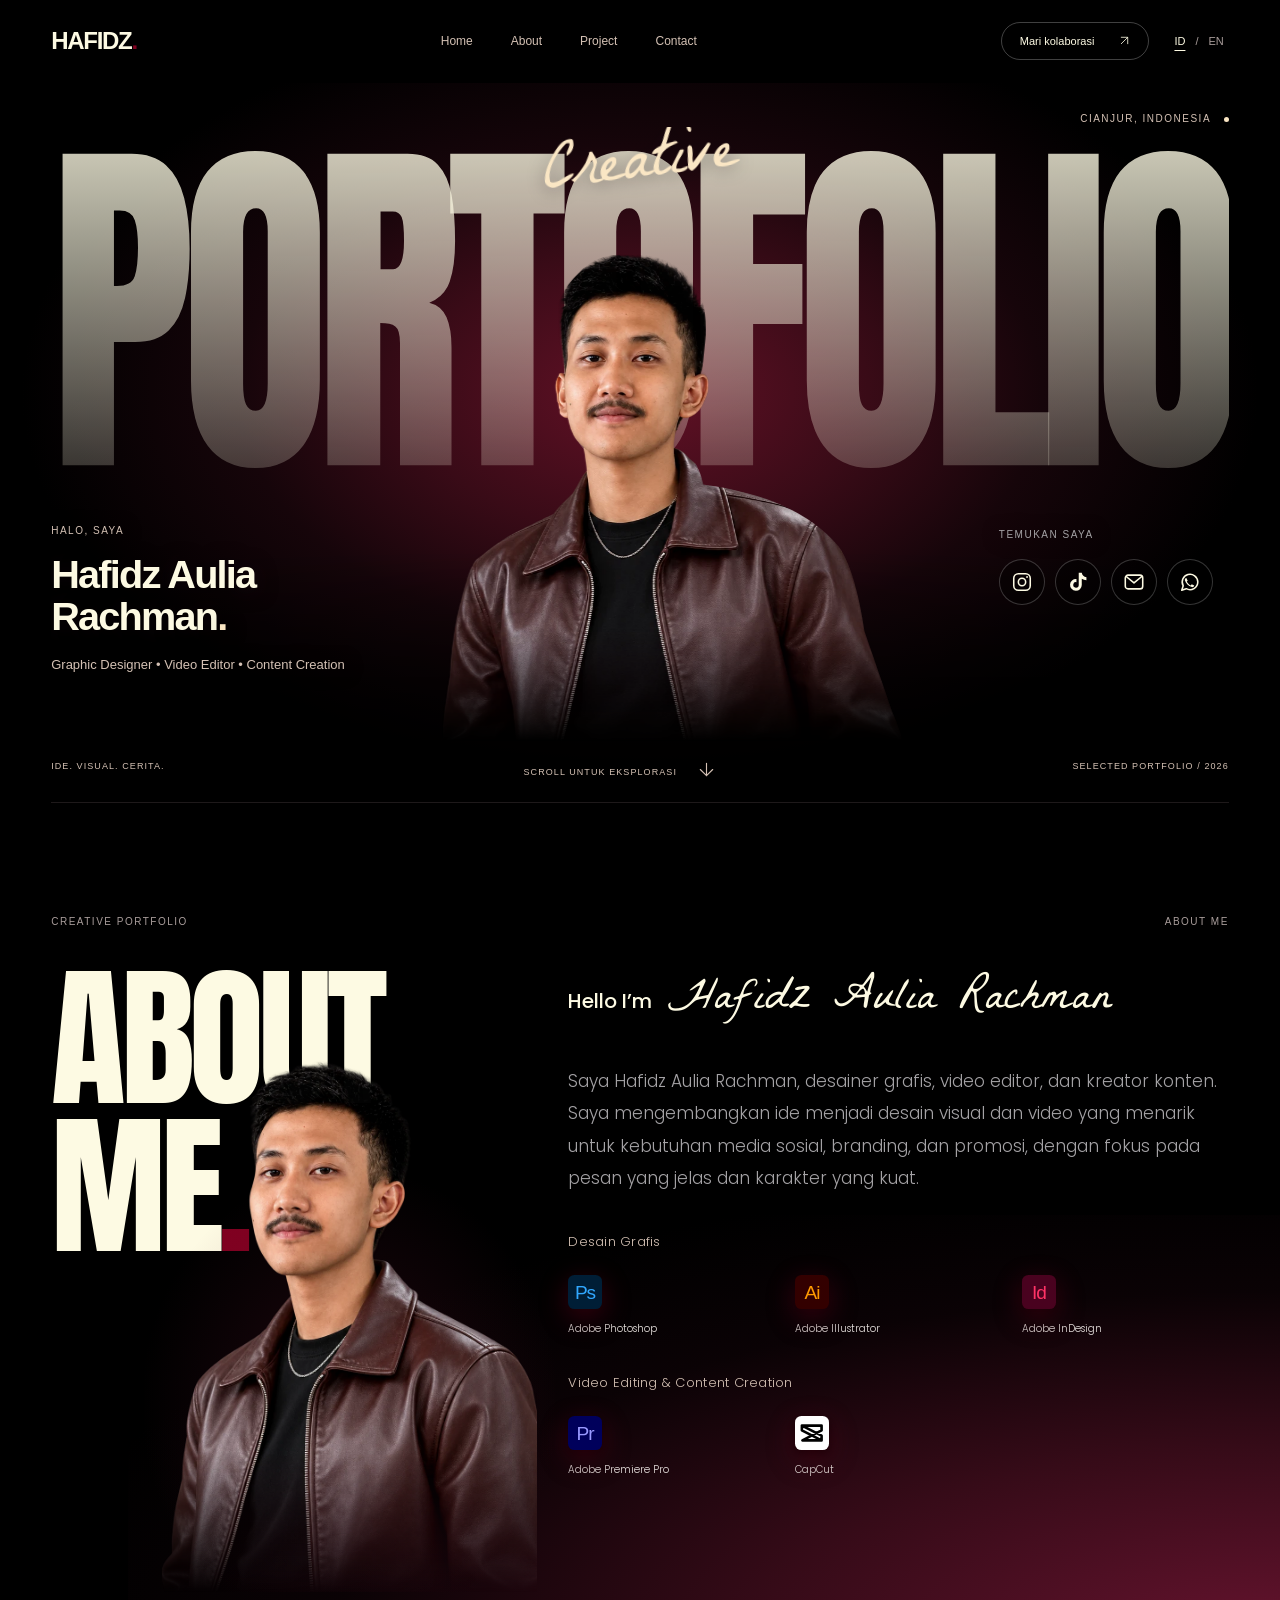
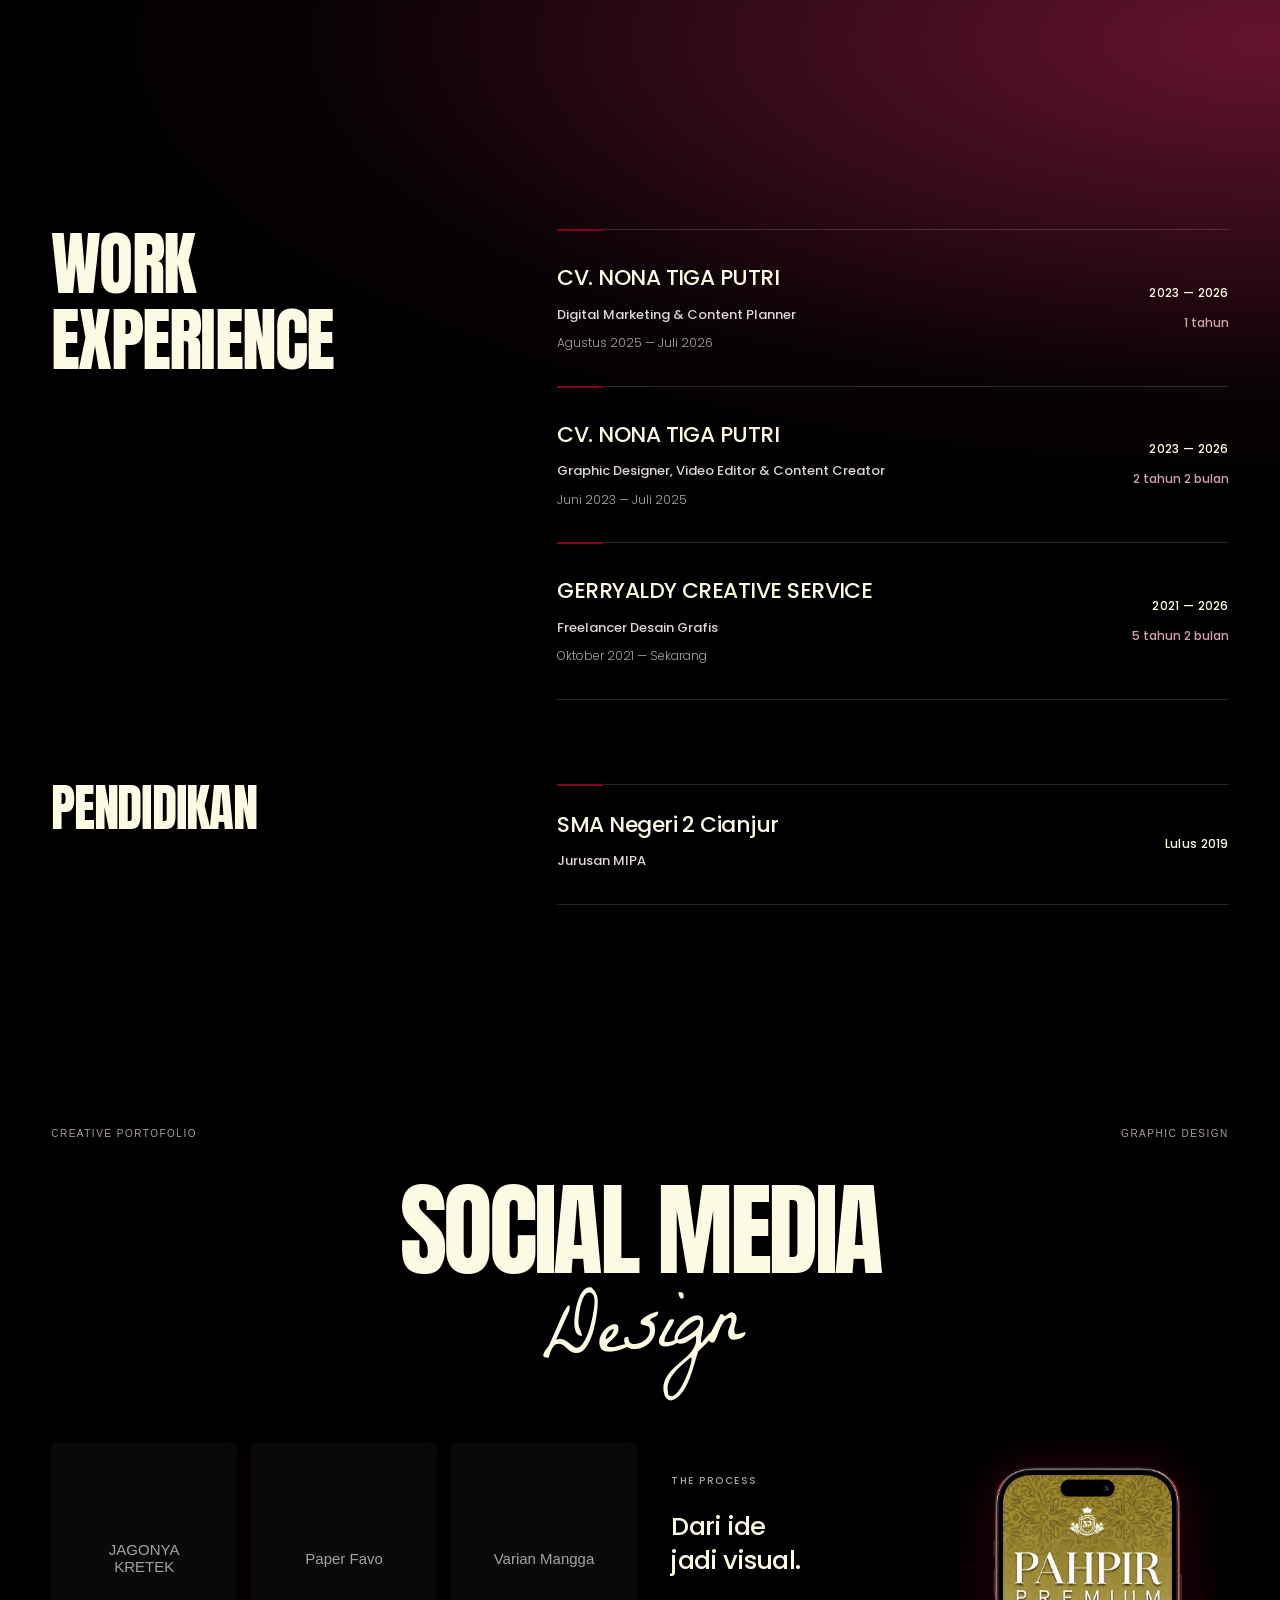
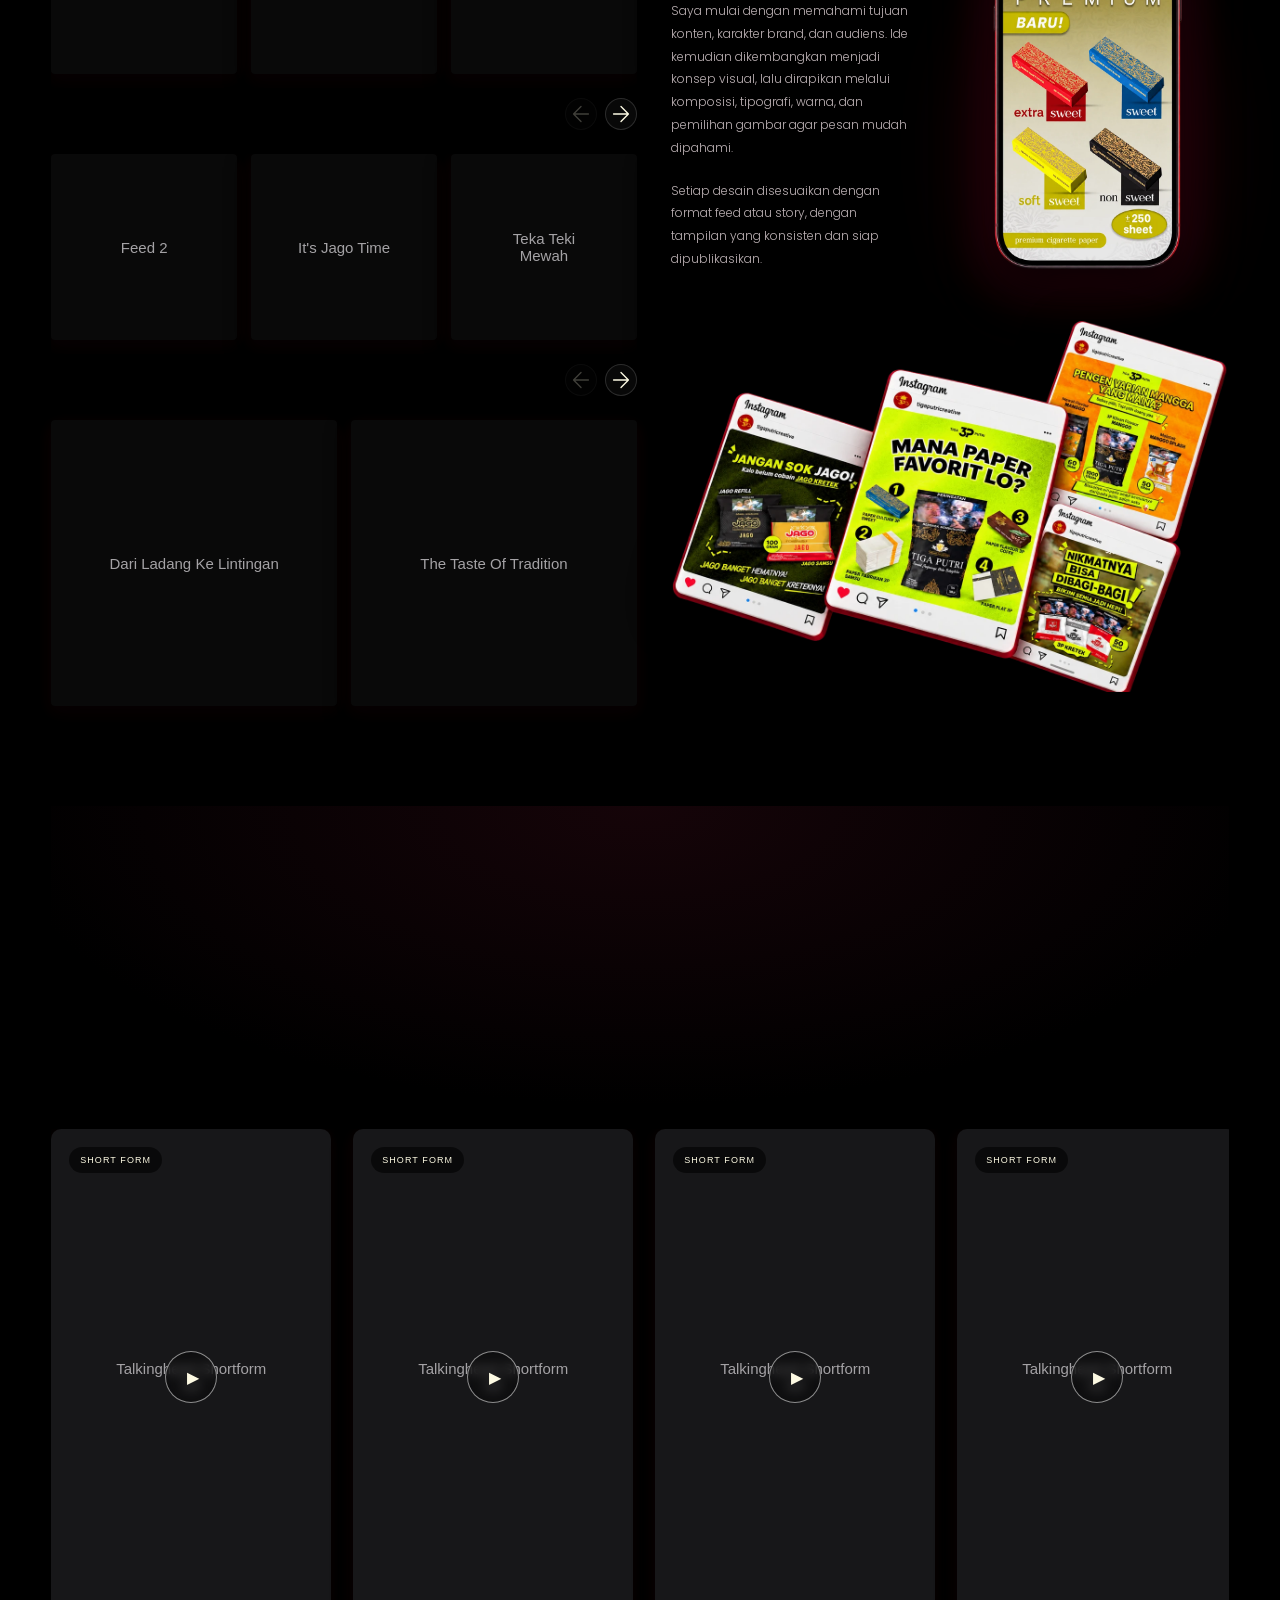
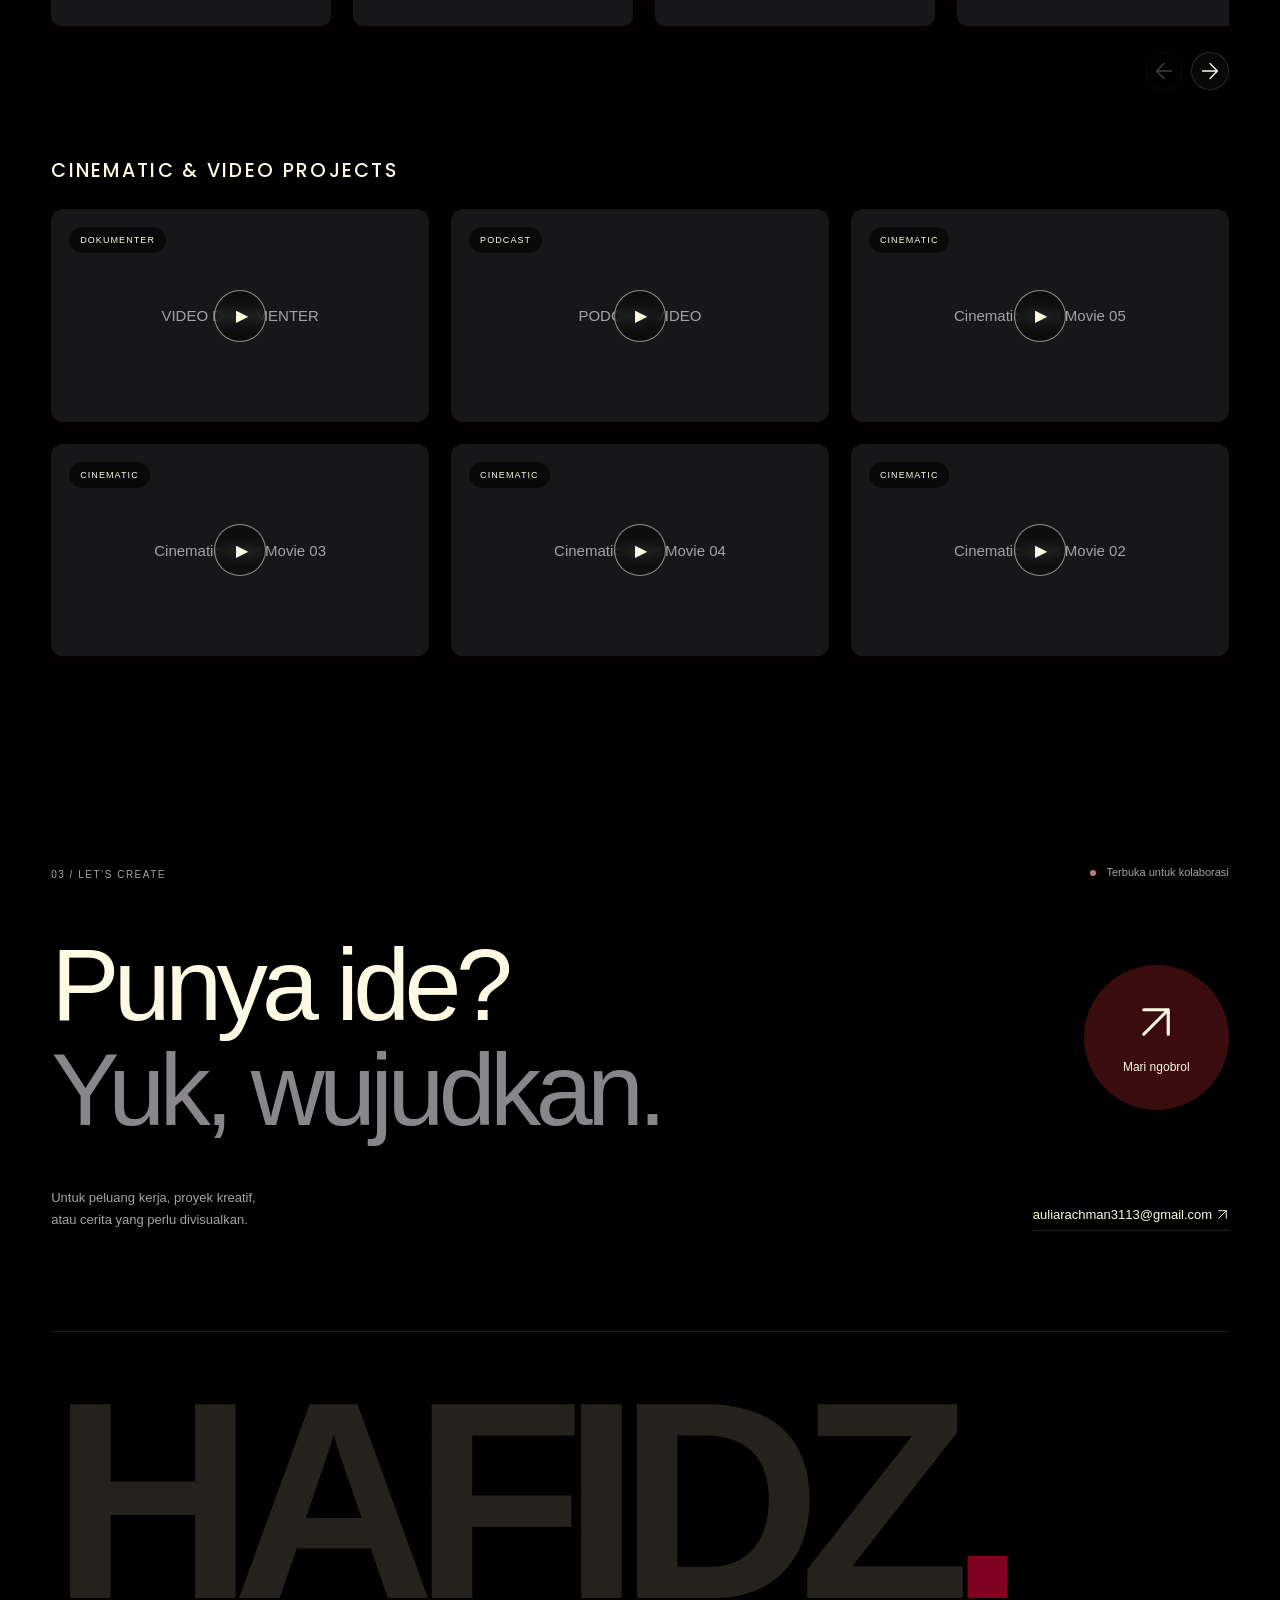
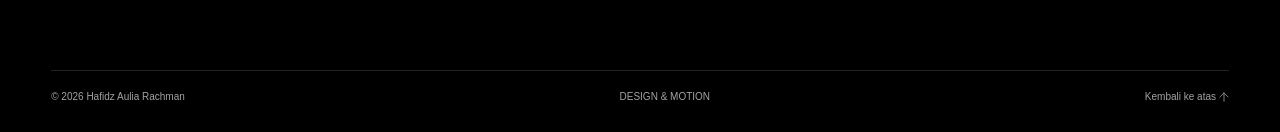
==== commit f524a4e3: "Separate work experience roles and add education history" ====
--- a/index.html
+++ b/index.html
@@ -8,8 +8,8 @@
 <link rel="preconnect" href="https://res.cloudinary.com">
 <link rel="preload" href="assets/fonts/anton.woff" as="font" type="font/woff" crossorigin>
 <link rel="preload" href="assets/fonts/allura-creative.woff" as="font" type="font/woff" crossorigin>
-<link rel="stylesheet" href="styles.css?v=experience-20261009">
-<script src="projects.js?v=experience-20261009" defer></script><script src="language.js?v=experience-20261009" defer></script><script src="app.js?v=experience-20261009" defer></script>
+<link rel="stylesheet" href="styles.css?v=experience-roles-20261010">
+<script src="projects.js?v=experience-roles-20261010" defer></script><script src="language.js?v=experience-roles-20261010" defer></script><script src="app.js?v=experience-roles-20261010" defer></script>
 </head>
 <body data-portfolio="design" data-collection="social-media">
 <a class="skip" href="#work">Langsung ke karya</a>
@@ -22,7 +22,7 @@
 <div class="hero-bottom"><span>IDE. VISUAL. CERITA.</span><a href="#work">SCROLL UNTUK EKSPLORASI <span><svg class="ui-arrow" viewBox="0 0 24 24" fill="none" stroke="currentColor" stroke-width="1.8" stroke-linecap="round" stroke-linejoin="round" aria-hidden="true" focusable="false"><path transform="rotate(135 12 12)" d="M5 19 19 5M5 5h14v14"/></svg></span></a><span class="edition">SELECTED PORTFOLIO / 2026</span></div>
 </section>
 <div class="portfolio-chapter"><section class="about section" id="about" aria-labelledby="about-heading"><div class="shell"><div class="section-top reveal"><span class="eyebrow">CREATIVE PORTFOLIO</span><span class="eyebrow">ABOUT ME</span></div><div class="about-grid"><div class="about-title-column"><h2 id="about-heading" class="reveal">ABOUT<br>ME<span>.</span></h2><figure class="about-seated reveal"><img src="assets/hafidz-about.webp" width="840" height="1260" alt="Hafidz Aulia Rachman dengan jaket burgundy dari sudut tiga perempat" loading="lazy" decoding="async"></figure></div><div class="about-copy reveal"><h3 class="about-greeting"><span class="greeting-intro">Hello I’m</span> <span class="greeting-name">Hafidz Aulia Rachman</span></h3><p>Saya Hafidz Aulia Rachman, desainer grafis, video editor, dan kreator konten. Saya mengembangkan ide menjadi desain visual dan video yang menarik untuk kebutuhan media sosial, branding, dan promosi, dengan fokus pada pesan yang jelas dan karakter yang kuat.</p><div class="software-groups"><div class="software-group"><h3 class="software-design-heading">Desain Grafis</h3><ul class="software-list"><li class="software-card"><img src="assets/software/photoshop.svg" width="48" height="48" alt="" loading="lazy"><span>Adobe Photoshop</span></li><li class="software-card"><img src="assets/software/illustrator.svg" width="48" height="48" alt="" loading="lazy"><span>Adobe Illustrator</span></li><li class="software-card"><img src="assets/software/indesign.svg" width="48" height="48" alt="" loading="lazy"><span>Adobe InDesign</span></li></ul></div><div class="software-group"><h3>Video Editing &amp; Content Creation</h3><ul class="software-list"><li class="software-card"><img src="assets/software/premiere-pro.svg" width="48" height="48" alt="" loading="lazy"><span>Adobe Premiere Pro</span></li><li class="software-card"><img src="assets/software/capcut.svg" width="48" height="48" alt="" loading="lazy"><span>CapCut</span></li></ul></div></div></div></div></div></section>
-<section class="experience section shell" id="experience" aria-labelledby="experience-heading"><div class="experience-layout"><h2 id="experience-heading" class="reveal">WORK<br>EXPERIENCE</h2><ol class="experience-list"><li class="experience-entry reveal"><div class="experience-place"><h3>CV. Nona Tiga Putri</h3><p id="experience-nona-period"><time datetime="2023-06">Juni 2023</time> — <time datetime="2026-07">Juli 2026</time></p></div><span id="experience-nona-duration" class="experience-duration">3 tahun 2 bulan</span></li><li class="experience-entry reveal"><div class="experience-place"><h3>Gerryaldy Creative Service</h3><p id="experience-freelance-period"><time datetime="2021-10">Oktober 2021</time> — Sekarang</p></div><span id="freelance-duration" class="experience-duration">5 tahun</span></li></ol></div></section>
+<section class="experience section shell" id="experience" aria-labelledby="experience-heading"><div class="experience-layout"><h2 id="experience-heading" class="reveal">WORK<br>EXPERIENCE</h2><ol class="experience-list"><li class="experience-entry reveal"><div class="experience-place"><h3>CV. NONA TIGA PUTRI</h3><p class="experience-role">Digital Marketing &amp; Content Planner</p><p id="experience-marketing-period"><time datetime="2025-08">Agustus 2025</time> — <time datetime="2026-07">Juli 2026</time></p></div><div class="experience-meta"><span class="experience-company-years">2023 — 2026</span><span id="experience-marketing-duration" class="experience-duration">1 tahun</span></div></li><li class="experience-entry reveal"><div class="experience-place"><h3>CV. NONA TIGA PUTRI</h3><p class="experience-role">Graphic Designer, Video Editor &amp; Content Creator</p><p id="experience-creative-period"><time datetime="2023-06">Juni 2023</time> — <time datetime="2025-07">Juli 2025</time></p></div><div class="experience-meta"><span class="experience-company-years">2023 — 2026</span><span id="experience-creative-duration" class="experience-duration">2 tahun 2 bulan</span></div></li><li class="experience-entry reveal"><div class="experience-place"><h3>GERRYALDY CREATIVE SERVICE</h3><p id="experience-freelance-role" class="experience-role">Freelancer Desain Grafis</p><p id="experience-freelance-period"><time datetime="2021-10">Oktober 2021</time> — Sekarang</p></div><div class="experience-meta"><span class="experience-company-years">2021 — 2026</span><span id="freelance-duration" class="experience-duration">5 tahun</span></div></li></ol></div><div class="experience-layout education-layout"><h2 id="education-heading" class="reveal">PENDIDIKAN</h2><div class="experience-list"><div class="experience-entry reveal"><div class="experience-place"><h3>SMA Negeri 2 Cianjur</h3><p id="education-major" class="experience-role">Jurusan MIPA</p></div><span id="education-year" class="experience-company-years">Lulus 2019</span></div></div></div></section>
 <section class="work section shell design-showcase social-sketch" id="work" aria-labelledby="work-heading"><div class="section-top reveal"><span class="eyebrow">CREATIVE PORTOFOLIO</span><span class="eyebrow">GRAPHIC DESIGN</span></div><div class="work-heading reveal"><h2 id="work-heading" class="social-media-heading"><span class="social-media-title">SOCIAL MEDIA</span><span class="social-media-script">Design</span></h2></div><p id="result-status" class="sr-only" role="status" aria-live="polite"></p><div class="social-design-layout"><div id="projects" class="projects feed-grid" aria-label="Galeri desain feed"></div><div class="social-design-details"><aside class="design-process reveal"><span class="eyebrow">THE PROCESS</span><h3>Dari ide<br>jadi visual.</h3><p>Saya mulai dengan memahami tujuan konten, karakter brand, dan audiens. Ide kemudian dikembangkan menjadi konsep visual, lalu dirapikan melalui komposisi, tipografi, warna, dan pemilihan gambar agar pesan mudah dipahami.</p><p>Setiap desain disesuaikan dengan format feed atau story, dengan tampilan yang konsisten dan siap dipublikasikan.</p></aside><div id="story-projects" class="story-mockups" aria-label="Desain story dalam mockup ponsel"></div><div id="social-composition-host"></div></div></div><noscript><p>Aktifkan JavaScript untuk membuka galeri interaktif.</p></noscript></section>
 </div><section class="work section shell video-showcase" id="video-work" aria-labelledby="video-heading"><div class="section-top reveal"><span class="eyebrow">CREATIVE PORTOFOLIO</span><span class="eyebrow">VIDEO EDITING</span></div><div class="video-heading reveal"><h2 id="video-heading" class="video-main-heading">VIDEO EDITING</h2></div><p id="video-result-status" class="sr-only" role="status" aria-live="polite"></p><section class="shortform-section" aria-labelledby="shortform-heading"><h3 id="shortform-heading" class="video-category-heading reveal">SHORTFORM</h3><div id="video-shortform-carousel"><div id="video-projects" class="projects shortform-track" role="group" aria-label="Galeri video shortform"></div></div></section><section class="other-video-section" aria-labelledby="other-video-heading"><h3 id="other-video-heading" class="video-category-heading reveal">CINEMATIC &amp; VIDEO PROJECTS</h3><div id="video-other-projects" class="projects other-video-grid"></div></section><noscript><p>Aktifkan JavaScript untuk membuka galeri interaktif.</p></noscript></section>
 <section class="contact section shell" id="contact"><div class="section-top reveal"><span class="eyebrow">03 / LET’S CREATE</span><span class="availability"><i></i> Terbuka untuk kolaborasi</span></div><div class="contact-body reveal"><h2>Punya ide?<br><span>Yuk, wujudkan.</span></h2><a class="contact-circle" href="mailto:auliarachman3113@gmail.com" aria-label="Kirim email untuk kolaborasi"><span><svg class="ui-arrow" viewBox="0 0 24 24" fill="none" stroke="currentColor" stroke-width="1.8" stroke-linecap="round" stroke-linejoin="round" aria-hidden="true" focusable="false"><path transform="rotate(0 12 12)" d="M5 19 19 5M5 5h14v14"/></svg></span>Mari ngobrol</a></div><div class="contact-bottom reveal"><p>Untuk peluang kerja, proyek kreatif,<br>atau cerita yang perlu divisualkan.</p><a href="mailto:auliarachman3113@gmail.com">auliarachman3113@gmail.com <svg class="ui-arrow" viewBox="0 0 24 24" fill="none" stroke="currentColor" stroke-width="1.8" stroke-linecap="round" stroke-linejoin="round" aria-hidden="true" focusable="false"><path transform="rotate(0 12 12)" d="M5 19 19 5M5 5h14v14"/></svg></a></div></section>
--- a/styles.css
+++ b/styles.css
@@ -350,3 +350,14 @@
 @media(max-width:1000px){.experience-layout{grid-template-columns:1fr;gap:38px}.experience{min-height:0;padding-top:85px;padding-bottom:85px}.experience #experience-heading{font-size:64px}.experience #experience-heading br{display:none}.experience-place h3{font-size:23px}}
 @media(max-width:650px){.experience{padding-top:65px;padding-bottom:70px}.experience-layout{gap:30px}.experience #experience-heading{font-size:clamp(35px,9vw,51px)}.experience-entry{padding:25px 0;gap:16px}.experience-place h3{font-size:18px}.experience-place p{font-size:10px}.experience-duration{font-size:10px}}
 @media(max-width:380px){.experience-entry{grid-template-columns:1fr;gap:12px}.experience-duration{text-align:left}}
+
+/* Separate positions retain their own dates and duration, followed by education. */
+.experience{display:block}
+.experience-meta{display:flex;flex-direction:column;align-items:flex-end;gap:12px}
+.experience-company-years{font-family:Poppins,Arial,sans-serif;font-size:12px;font-weight:500;letter-spacing:.025em;white-space:nowrap;color:#fdfae3}
+.experience-place p.experience-role{font-size:13px;color:#e0d4d8;font-weight:400;line-height:1.65;margin:0 0 8px}
+.education-layout{margin-top:80px}
+.experience #education-heading{font-family:Anton,Impact,'Arial Narrow',sans-serif;font-size:clamp(35px,4vw,56px);font-weight:400;line-height:1.1;letter-spacing:-.025em;margin:0;color:#fdfae3}
+.education-layout .experience-entry{padding:24px 0}
+@media(max-width:650px){.experience-place p.experience-role{font-size:11px}.experience-company-years{font-size:10px}.education-layout{margin-top:55px}.experience #education-heading{font-size:35px}.experience-meta{gap:8px}}
+@media(max-width:380px){.experience-meta{flex-direction:row;align-items:center;justify-content:space-between}}
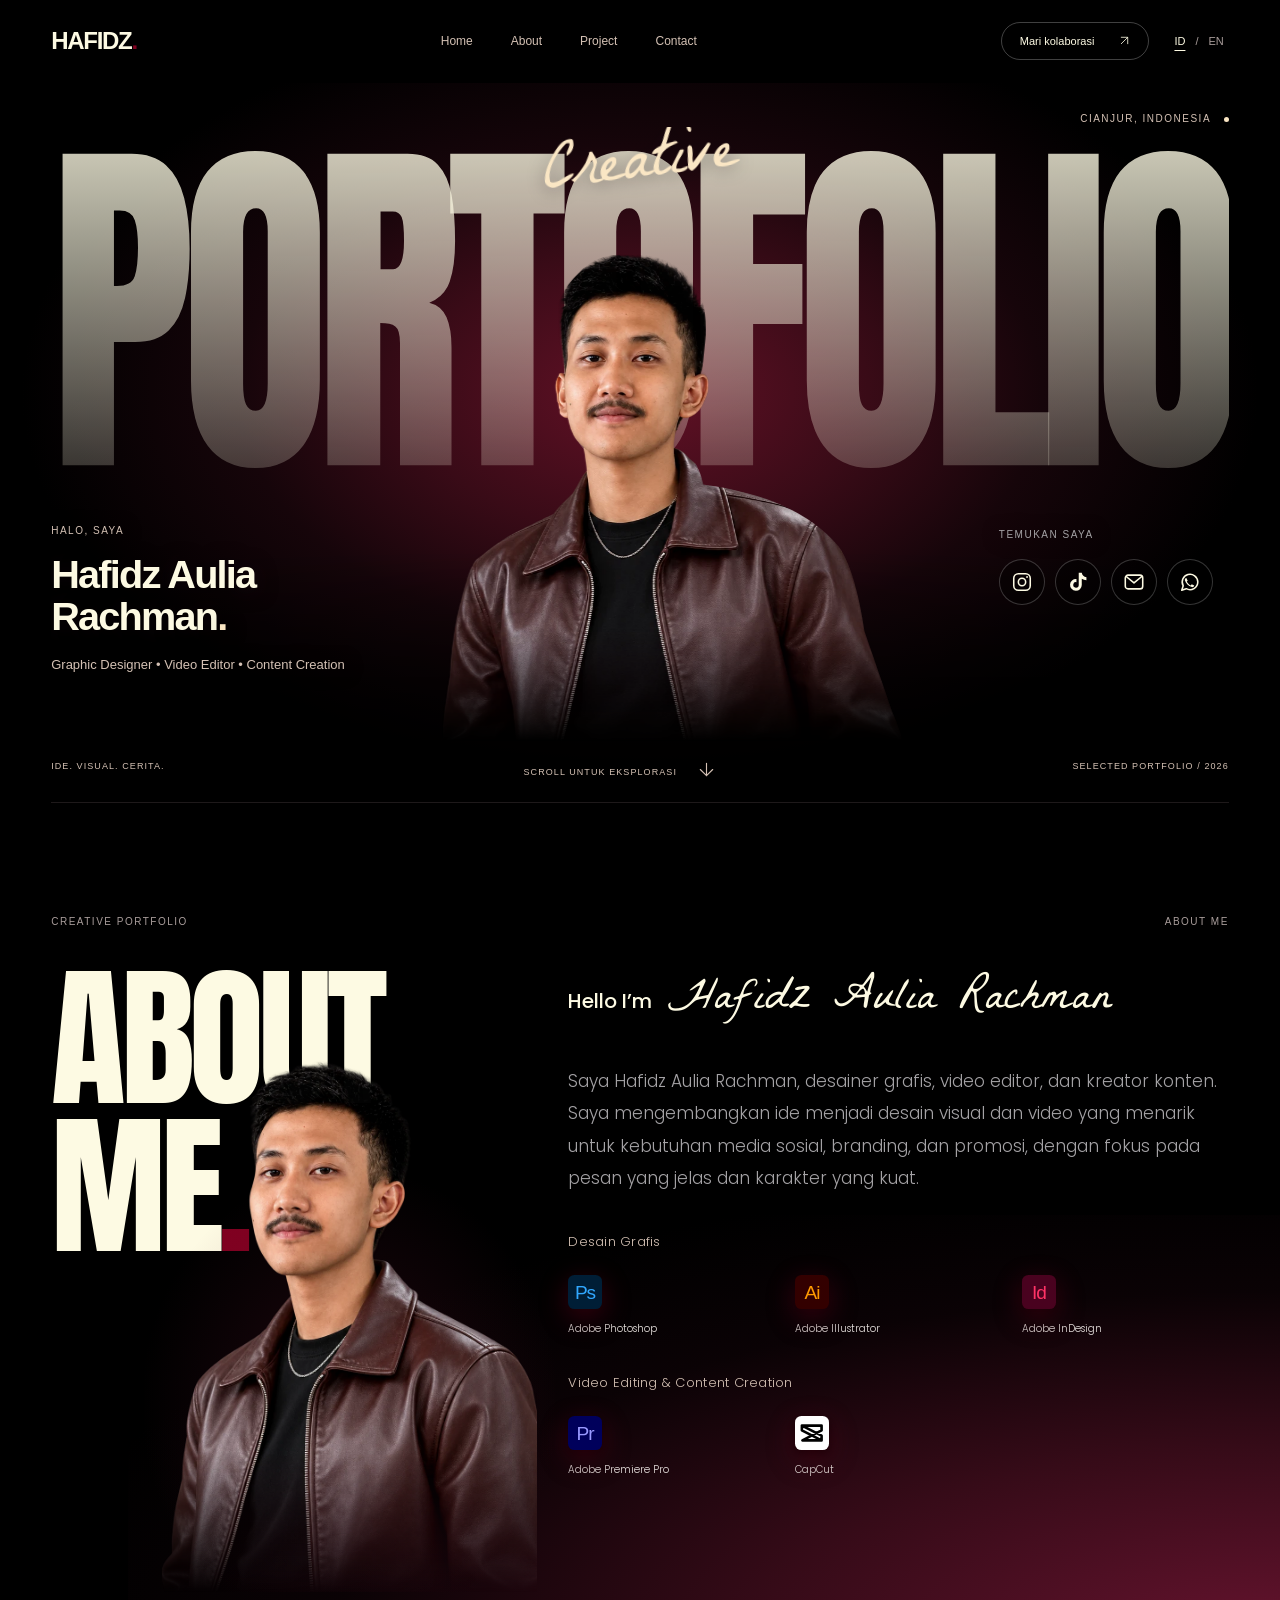
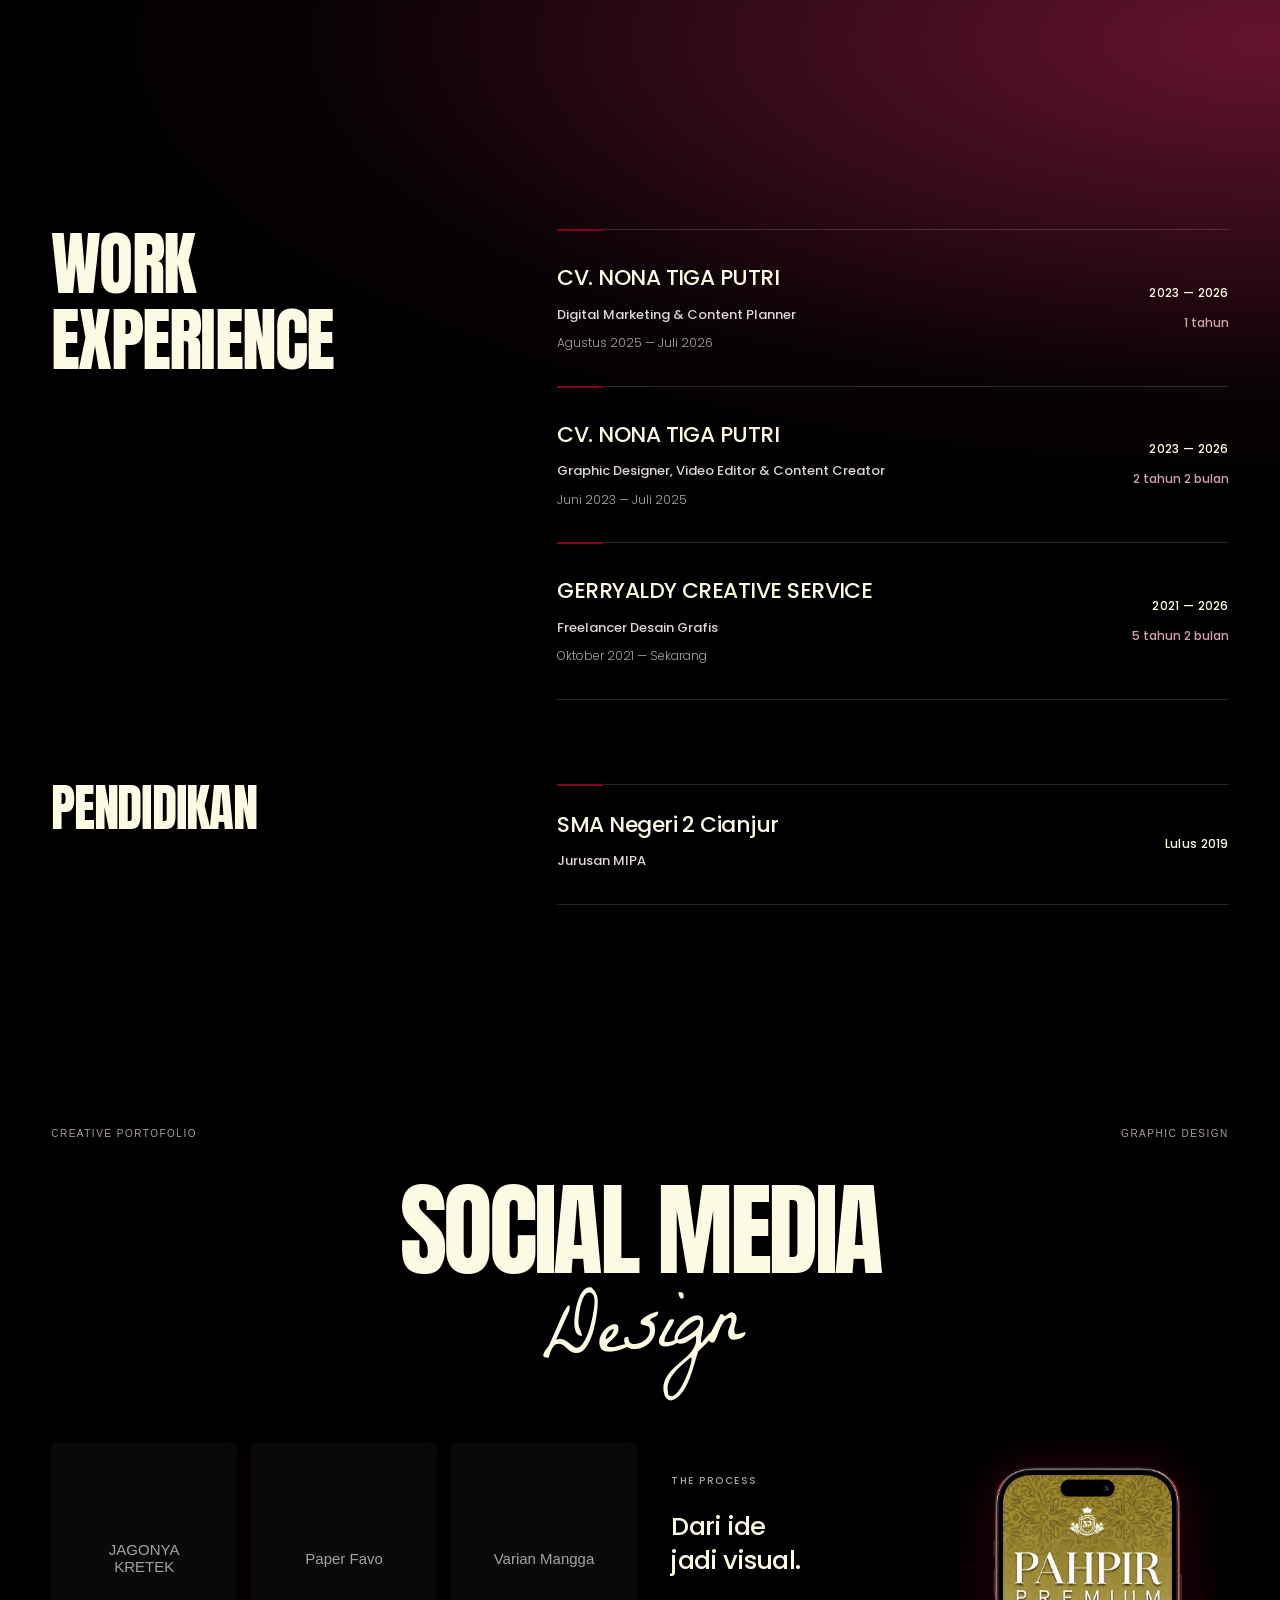
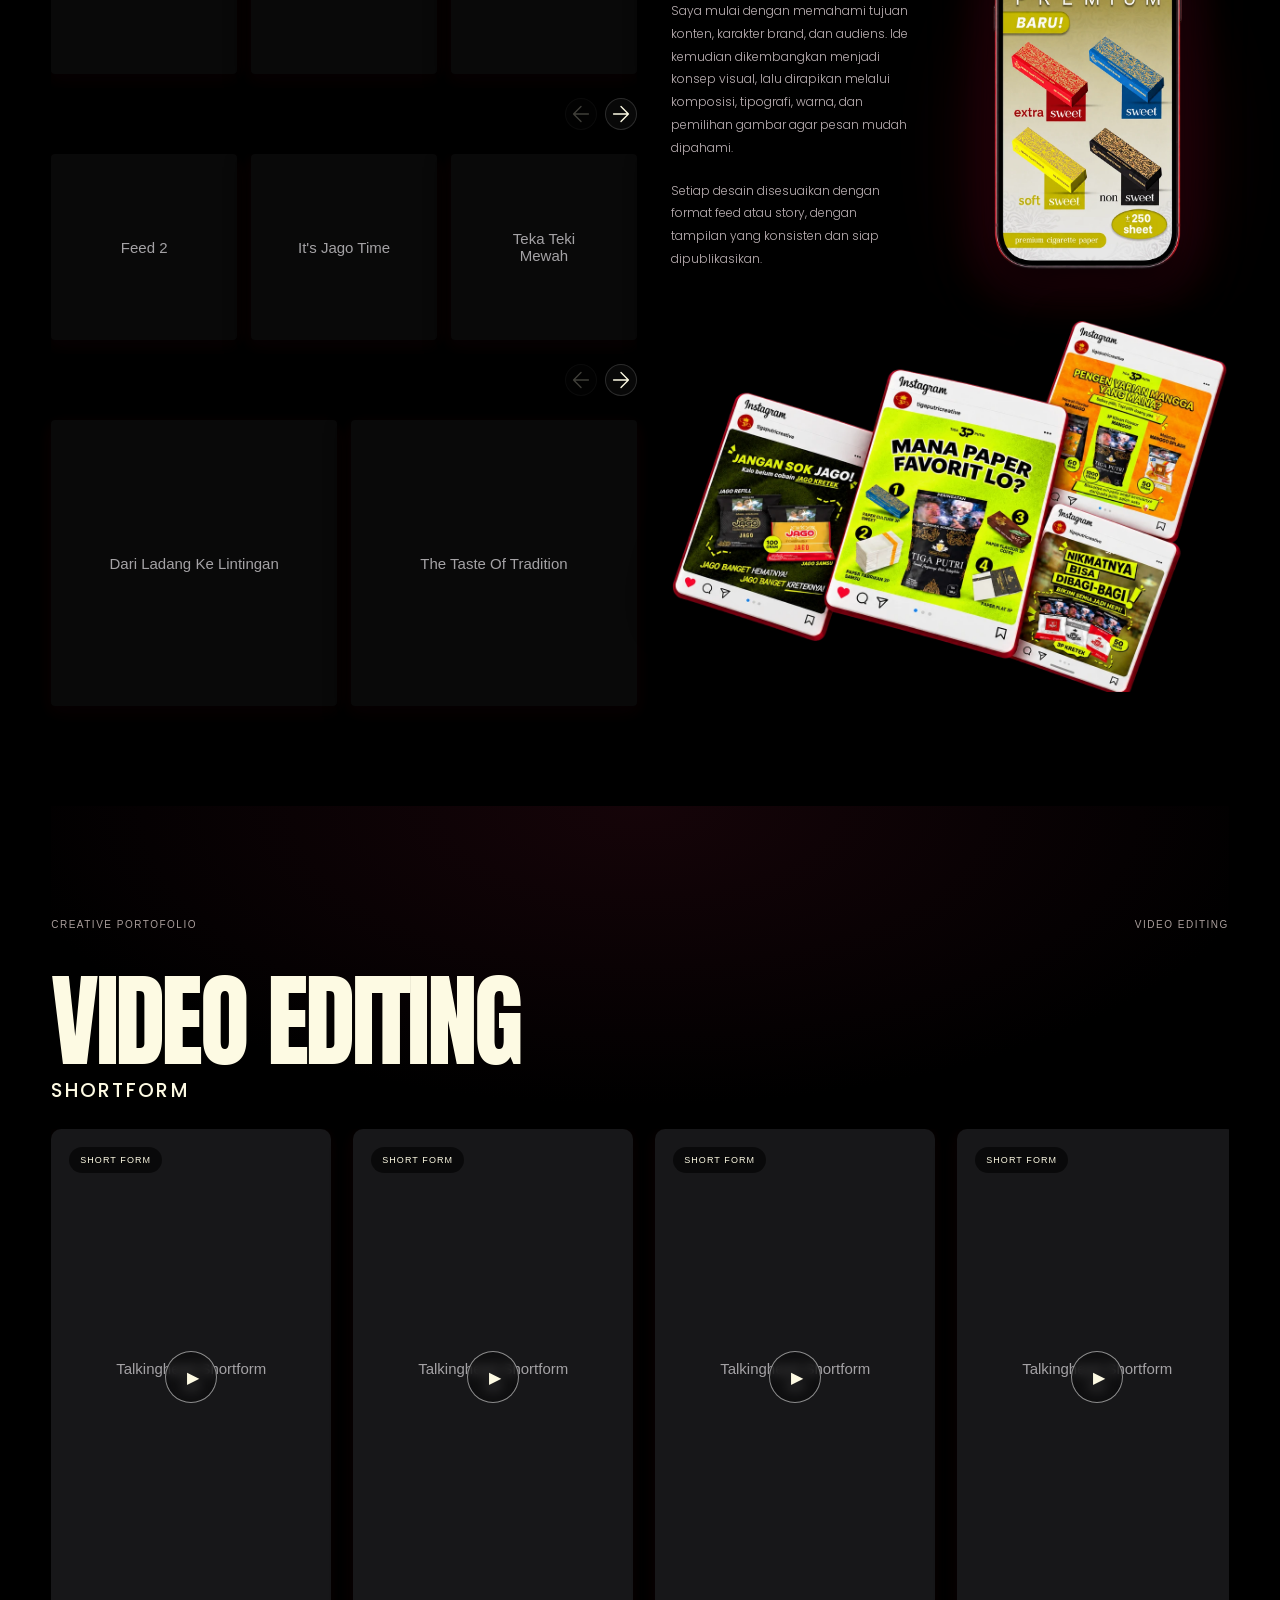
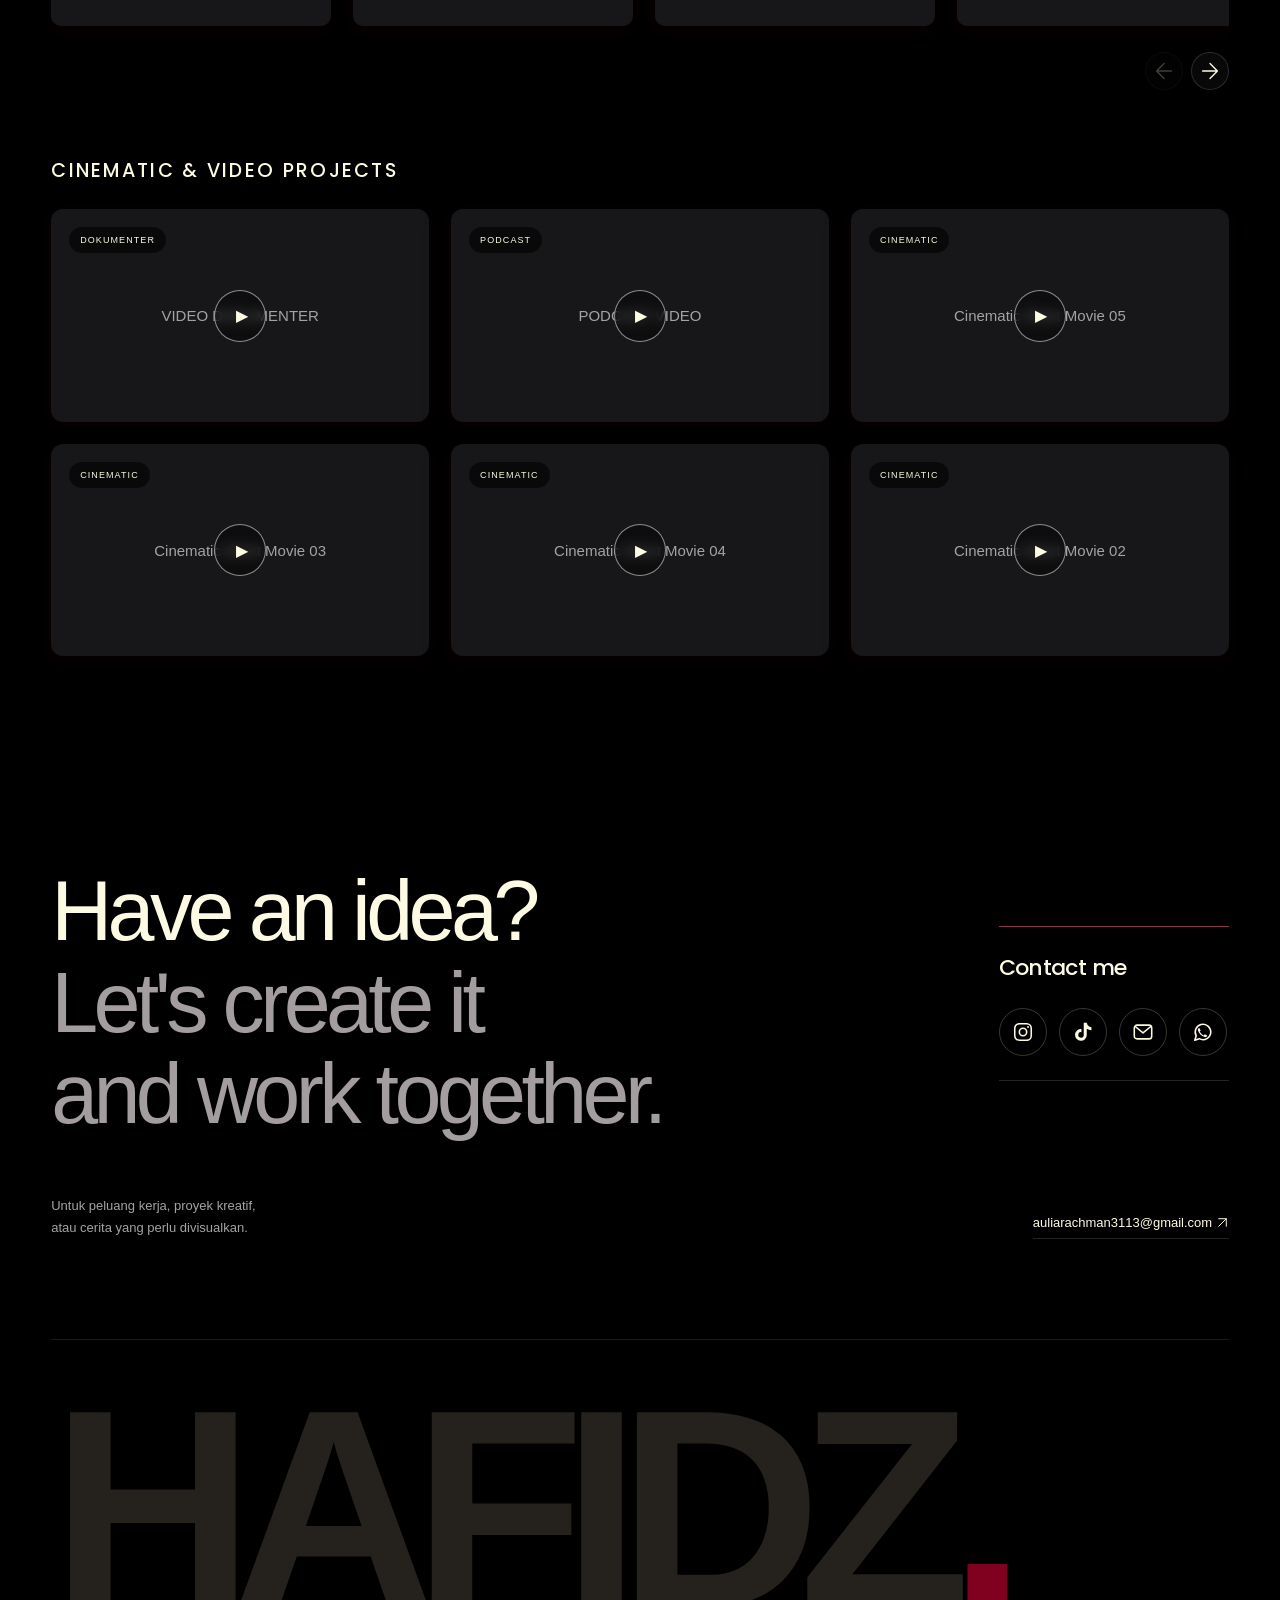
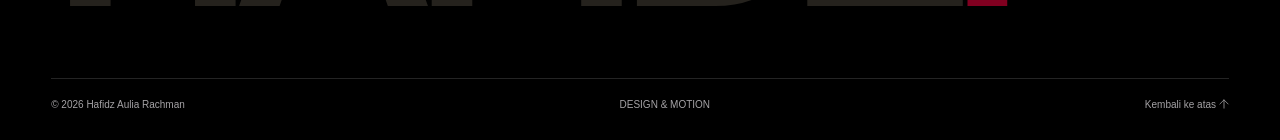
==== commit 868e4610: "Refresh contact section with expanded headline and direct social links" ====
--- a/index.html
+++ b/index.html
@@ -8,8 +8,8 @@
 <link rel="preconnect" href="https://res.cloudinary.com">
 <link rel="preload" href="assets/fonts/anton.woff" as="font" type="font/woff" crossorigin>
 <link rel="preload" href="assets/fonts/allura-creative.woff" as="font" type="font/woff" crossorigin>
-<link rel="stylesheet" href="styles.css?v=experience-roles-20261010">
-<script src="projects.js?v=experience-roles-20261010" defer></script><script src="language.js?v=experience-roles-20261010" defer></script><script src="app.js?v=experience-roles-20261010" defer></script>
+<link rel="stylesheet" href="styles.css?v=contact-refresh-20261010">
+<script src="projects.js?v=contact-refresh-20261010" defer></script><script src="language.js?v=contact-refresh-20261010" defer></script><script src="app.js?v=contact-refresh-20261010" defer></script>
 </head>
 <body data-portfolio="design" data-collection="social-media">
 <a class="skip" href="#work">Langsung ke karya</a>
@@ -25,7 +25,7 @@
 <section class="experience section shell" id="experience" aria-labelledby="experience-heading"><div class="experience-layout"><h2 id="experience-heading" class="reveal">WORK<br>EXPERIENCE</h2><ol class="experience-list"><li class="experience-entry reveal"><div class="experience-place"><h3>CV. NONA TIGA PUTRI</h3><p class="experience-role">Digital Marketing &amp; Content Planner</p><p id="experience-marketing-period"><time datetime="2025-08">Agustus 2025</time> — <time datetime="2026-07">Juli 2026</time></p></div><div class="experience-meta"><span class="experience-company-years">2023 — 2026</span><span id="experience-marketing-duration" class="experience-duration">1 tahun</span></div></li><li class="experience-entry reveal"><div class="experience-place"><h3>CV. NONA TIGA PUTRI</h3><p class="experience-role">Graphic Designer, Video Editor &amp; Content Creator</p><p id="experience-creative-period"><time datetime="2023-06">Juni 2023</time> — <time datetime="2025-07">Juli 2025</time></p></div><div class="experience-meta"><span class="experience-company-years">2023 — 2026</span><span id="experience-creative-duration" class="experience-duration">2 tahun 2 bulan</span></div></li><li class="experience-entry reveal"><div class="experience-place"><h3>GERRYALDY CREATIVE SERVICE</h3><p id="experience-freelance-role" class="experience-role">Freelancer Desain Grafis</p><p id="experience-freelance-period"><time datetime="2021-10">Oktober 2021</time> — Sekarang</p></div><div class="experience-meta"><span class="experience-company-years">2021 — 2026</span><span id="freelance-duration" class="experience-duration">5 tahun</span></div></li></ol></div><div class="experience-layout education-layout"><h2 id="education-heading" class="reveal">PENDIDIKAN</h2><div class="experience-list"><div class="experience-entry reveal"><div class="experience-place"><h3>SMA Negeri 2 Cianjur</h3><p id="education-major" class="experience-role">Jurusan MIPA</p></div><span id="education-year" class="experience-company-years">Lulus 2019</span></div></div></div></section>
 <section class="work section shell design-showcase social-sketch" id="work" aria-labelledby="work-heading"><div class="section-top reveal"><span class="eyebrow">CREATIVE PORTOFOLIO</span><span class="eyebrow">GRAPHIC DESIGN</span></div><div class="work-heading reveal"><h2 id="work-heading" class="social-media-heading"><span class="social-media-title">SOCIAL MEDIA</span><span class="social-media-script">Design</span></h2></div><p id="result-status" class="sr-only" role="status" aria-live="polite"></p><div class="social-design-layout"><div id="projects" class="projects feed-grid" aria-label="Galeri desain feed"></div><div class="social-design-details"><aside class="design-process reveal"><span class="eyebrow">THE PROCESS</span><h3>Dari ide<br>jadi visual.</h3><p>Saya mulai dengan memahami tujuan konten, karakter brand, dan audiens. Ide kemudian dikembangkan menjadi konsep visual, lalu dirapikan melalui komposisi, tipografi, warna, dan pemilihan gambar agar pesan mudah dipahami.</p><p>Setiap desain disesuaikan dengan format feed atau story, dengan tampilan yang konsisten dan siap dipublikasikan.</p></aside><div id="story-projects" class="story-mockups" aria-label="Desain story dalam mockup ponsel"></div><div id="social-composition-host"></div></div></div><noscript><p>Aktifkan JavaScript untuk membuka galeri interaktif.</p></noscript></section>
 </div><section class="work section shell video-showcase" id="video-work" aria-labelledby="video-heading"><div class="section-top reveal"><span class="eyebrow">CREATIVE PORTOFOLIO</span><span class="eyebrow">VIDEO EDITING</span></div><div class="video-heading reveal"><h2 id="video-heading" class="video-main-heading">VIDEO EDITING</h2></div><p id="video-result-status" class="sr-only" role="status" aria-live="polite"></p><section class="shortform-section" aria-labelledby="shortform-heading"><h3 id="shortform-heading" class="video-category-heading reveal">SHORTFORM</h3><div id="video-shortform-carousel"><div id="video-projects" class="projects shortform-track" role="group" aria-label="Galeri video shortform"></div></div></section><section class="other-video-section" aria-labelledby="other-video-heading"><h3 id="other-video-heading" class="video-category-heading reveal">CINEMATIC &amp; VIDEO PROJECTS</h3><div id="video-other-projects" class="projects other-video-grid"></div></section><noscript><p>Aktifkan JavaScript untuk membuka galeri interaktif.</p></noscript></section>
-<section class="contact section shell" id="contact"><div class="section-top reveal"><span class="eyebrow">03 / LET’S CREATE</span><span class="availability"><i></i> Terbuka untuk kolaborasi</span></div><div class="contact-body reveal"><h2>Punya ide?<br><span>Yuk, wujudkan.</span></h2><a class="contact-circle" href="mailto:auliarachman3113@gmail.com" aria-label="Kirim email untuk kolaborasi"><span><svg class="ui-arrow" viewBox="0 0 24 24" fill="none" stroke="currentColor" stroke-width="1.8" stroke-linecap="round" stroke-linejoin="round" aria-hidden="true" focusable="false"><path transform="rotate(0 12 12)" d="M5 19 19 5M5 5h14v14"/></svg></span>Mari ngobrol</a></div><div class="contact-bottom reveal"><p>Untuk peluang kerja, proyek kreatif,<br>atau cerita yang perlu divisualkan.</p><a href="mailto:auliarachman3113@gmail.com">auliarachman3113@gmail.com <svg class="ui-arrow" viewBox="0 0 24 24" fill="none" stroke="currentColor" stroke-width="1.8" stroke-linecap="round" stroke-linejoin="round" aria-hidden="true" focusable="false"><path transform="rotate(0 12 12)" d="M5 19 19 5M5 5h14v14"/></svg></a></div></section>
+<section class="contact section shell" id="contact" aria-labelledby="contact-heading"><div class="contact-body reveal"><h2 id="contact-heading">Have an idea?<br><span>Let's create it<br>and work together.</span></h2><div class="contact-connect"><h3>Contact me</h3><div class="social-icons contact-social"><a class="social-link" href="https://www.instagram.com/hafidzauliarachman/" target="_blank" rel="noopener noreferrer" aria-label="Instagram" title="Instagram"><svg viewBox="0 0 24 24" fill="none" aria-hidden="true"><rect x="3" y="3" width="18" height="18" rx="5" stroke="currentColor" stroke-width="1.7"/><circle cx="12" cy="12" r="4" stroke="currentColor" stroke-width="1.7"/><circle cx="17.5" cy="6.5" r="1" fill="currentColor"/></svg></a><a class="social-link" href="https://www.tiktok.com/@aabasee" target="_blank" rel="noopener noreferrer" aria-label="TikTok" title="TikTok"><svg viewBox="0 0 24 24" fill="currentColor" aria-hidden="true"><path d="M16.1 2h-3.3v13.2a3 3 0 1 1-2.5-3V8.8a6.4 6.4 0 1 0 5.8 6.4V8.5a9.1 9.1 0 0 0 5.1 1.6V6.8A5.8 5.8 0 0 1 16.1 2Z"/></svg></a><a class="social-link" href="mailto:auliarachman3113@gmail.com" target="_blank" rel="noopener noreferrer" aria-label="Email" title="Email"><svg viewBox="0 0 24 24" fill="none" aria-hidden="true"><rect x="2.5" y="4.5" width="19" height="15" rx="3" stroke="currentColor" stroke-width="1.7"/><path d="m3.5 6 8.5 7 8.5-7" stroke="currentColor" stroke-width="1.7" stroke-linecap="round" stroke-linejoin="round"/></svg></a><a class="social-link" href="https://wa.me/6285717937970" target="_blank" rel="noopener noreferrer" aria-label="WhatsApp" title="WhatsApp"><svg viewBox="0 0 24 24" fill="none" aria-hidden="true"><path d="M20.5 11.8a8.5 8.5 0 0 1-12.6 7.5L3 21l1.6-4.8a8.5 8.5 0 1 1 15.9-4.4Z" stroke="currentColor" stroke-width="1.7" stroke-linejoin="round"/><path d="m8 7.5 1.5 3-1 1c1 2 2.3 3.3 4.3 4.2l1.1-1.2 2.7 1.3c-.3 1.6-1.5 2-2.6 1.7-3.9-1.2-6.5-3.9-7.5-7.1-.5-1.5.2-2.5 1.5-2.9Z" fill="currentColor"/></svg></a></div></div></div><div class="contact-bottom reveal"><p>Untuk peluang kerja, proyek kreatif,<br>atau cerita yang perlu divisualkan.</p><a href="mailto:auliarachman3113@gmail.com">auliarachman3113@gmail.com <svg class="ui-arrow" viewBox="0 0 24 24" fill="none" stroke="currentColor" stroke-width="1.8" stroke-linecap="round" stroke-linejoin="round" aria-hidden="true" focusable="false"><path transform="rotate(0 12 12)" d="M5 19 19 5M5 5h14v14"/></svg></a></div></section>
 </main>
 <footer class="shell"><div class="footer-word" aria-hidden="true">HAFIDZ<span>.</span></div><div class="footer-bottom"><span>© <span id="year">2026</span> Hafidz Aulia Rachman</span><span>DESIGN &amp; MOTION</span><a href="#top">Kembali ke atas <svg class="ui-arrow" viewBox="0 0 24 24" fill="none" stroke="currentColor" stroke-width="1.8" stroke-linecap="round" stroke-linejoin="round" aria-hidden="true" focusable="false"><path transform="rotate(315 12 12)" d="M5 19 19 5M5 5h14v14"/></svg></a></div></footer>
 <dialog id="project-dialog" aria-labelledby="dialog-title"><div class="dialog-top"><div><span id="dialog-category" class="eyebrow"></span><h2 id="dialog-title"></h2></div><button id="close-dialog" class="close-button" aria-label="Tutup preview">×</button></div><div id="dialog-media"></div><p id="media-error" role="status" hidden>Media belum dapat dimuat. Periksa koneksi lalu coba buka kembali.</p><a id="youtube-fallback" class="youtube-fallback" target="_blank" rel="noopener noreferrer" hidden>Jika pemutar tidak tersedia, buka di YouTube <svg class="ui-arrow" viewBox="0 0 24 24" fill="none" stroke="currentColor" stroke-width="1.8" stroke-linecap="round" stroke-linejoin="round" aria-hidden="true" focusable="false"><path transform="rotate(0 12 12)" d="M5 19 19 5M5 5h14v14"/></svg></a><div class="dialog-bottom"><span>HAFIDZ / SELECTED WORK</span><span id="dialog-format"></span></div></dialog>
--- a/styles.css
+++ b/styles.css
@@ -361,3 +361,15 @@
 .education-layout .experience-entry{padding:24px 0}
 @media(max-width:650px){.experience-place p.experience-role{font-size:11px}.experience-company-years{font-size:10px}.education-layout{margin-top:55px}.experience #education-heading{font-size:35px}.experience-meta{gap:8px}}
 @media(max-width:380px){.experience-meta{flex-direction:row;align-items:center;justify-content:space-between}}
+
+/* Contact: editorial headline paired with direct social links. */
+.contact-body{display:grid;grid-template-columns:minmax(0,1fr) auto;align-items:center;gap:clamp(35px,5vw,80px);margin-top:0}
+.contact-body h2{font-size:clamp(44px,6.6vw,94px);line-height:1.08;letter-spacing:-.055em}
+.contact-body h2 span{color:#a39d9f}
+.contact-connect{min-width:230px;padding:24px 0;border-top:1px solid #8e364c;border-bottom:1px solid var(--line)}
+.contact-connect h3{font-family:'Poppins',Arial,sans-serif;font-size:22px;font-weight:500;letter-spacing:-.03em;margin:0 0 24px}
+.contact-social{gap:12px}
+.contact-social .social-link{width:48px;height:48px;background:transparent}
+.contact-bottom{margin-top:55px}
+@media(max-width:900px){.contact-body{grid-template-columns:1fr}.contact-connect{min-width:0;width:fit-content;padding-right:24px}.contact-body h2{font-size:clamp(44px,8vw,72px)}}
+@media(max-width:650px){.contact-body{gap:35px}.contact-body h2{font-size:clamp(36px,8.8vw,57px)}.contact-connect h3{font-size:20px;margin-bottom:20px}.contact-bottom{margin-top:35px}}
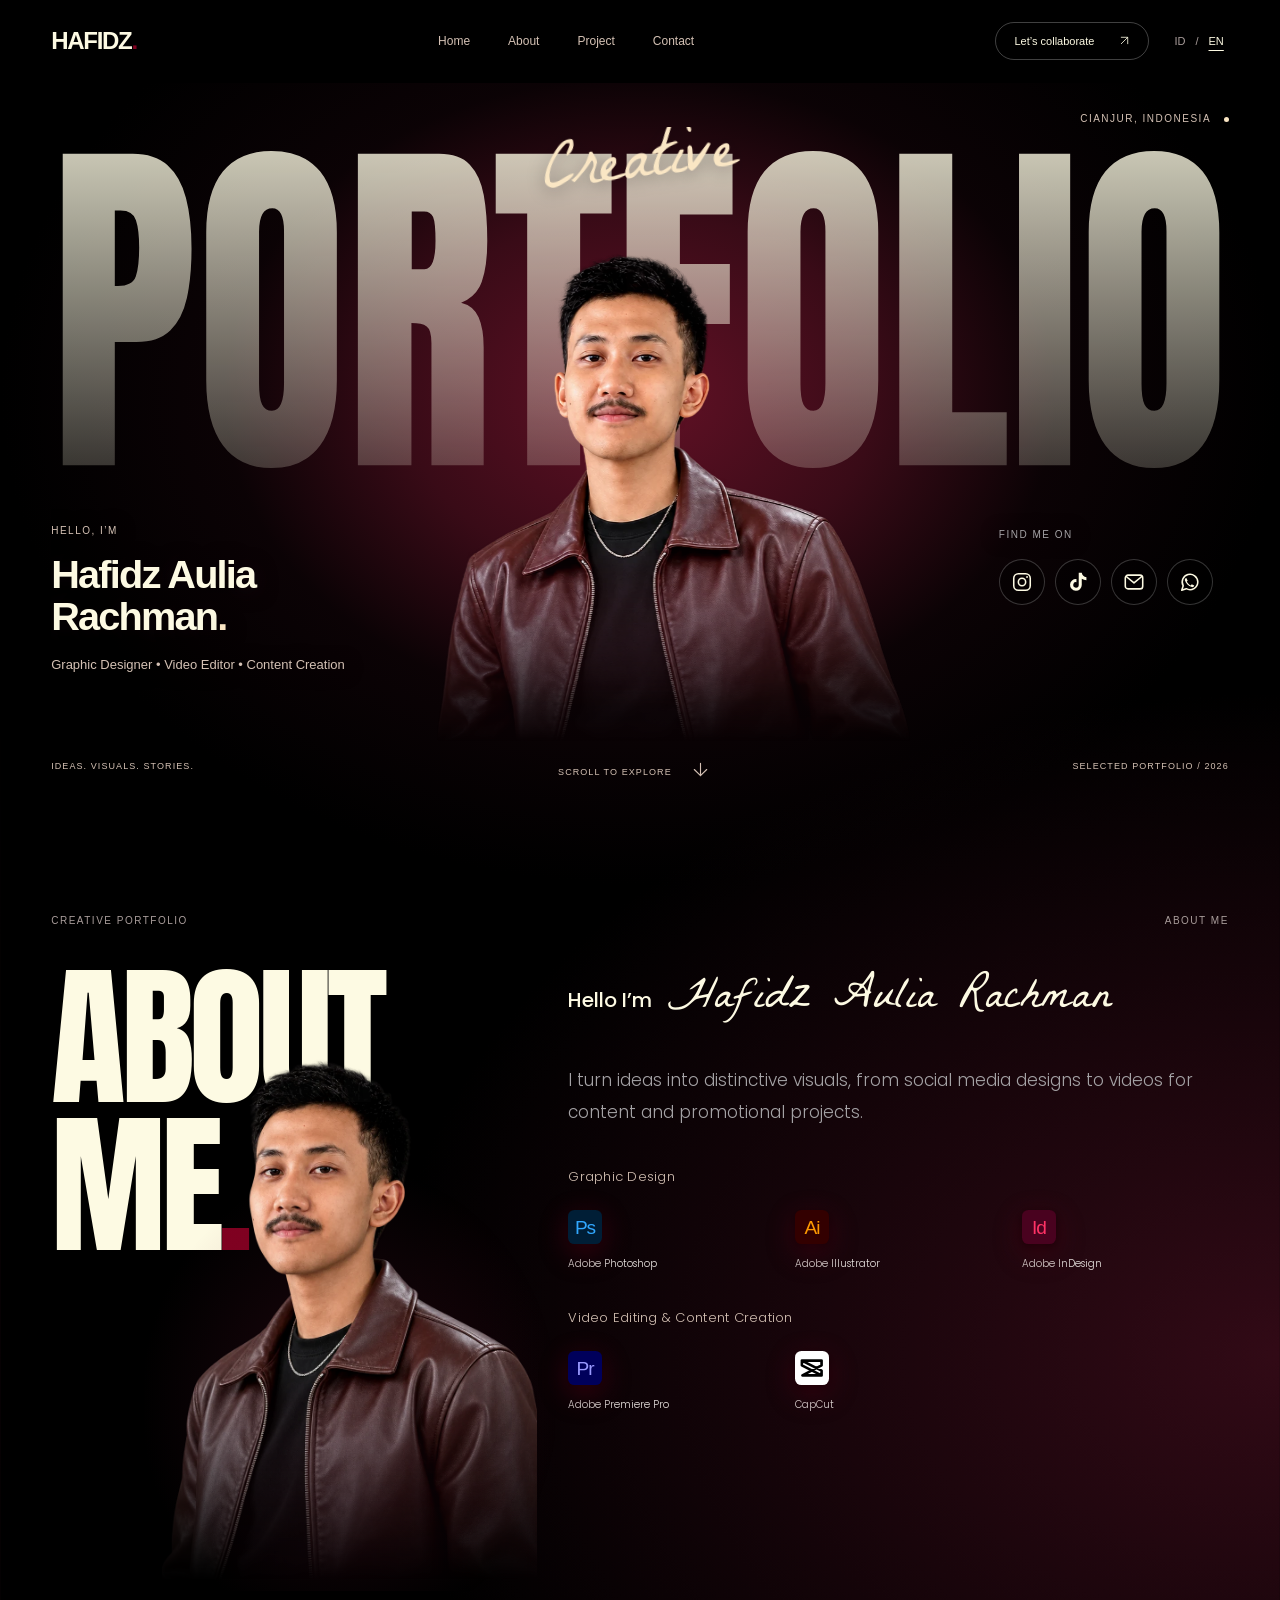
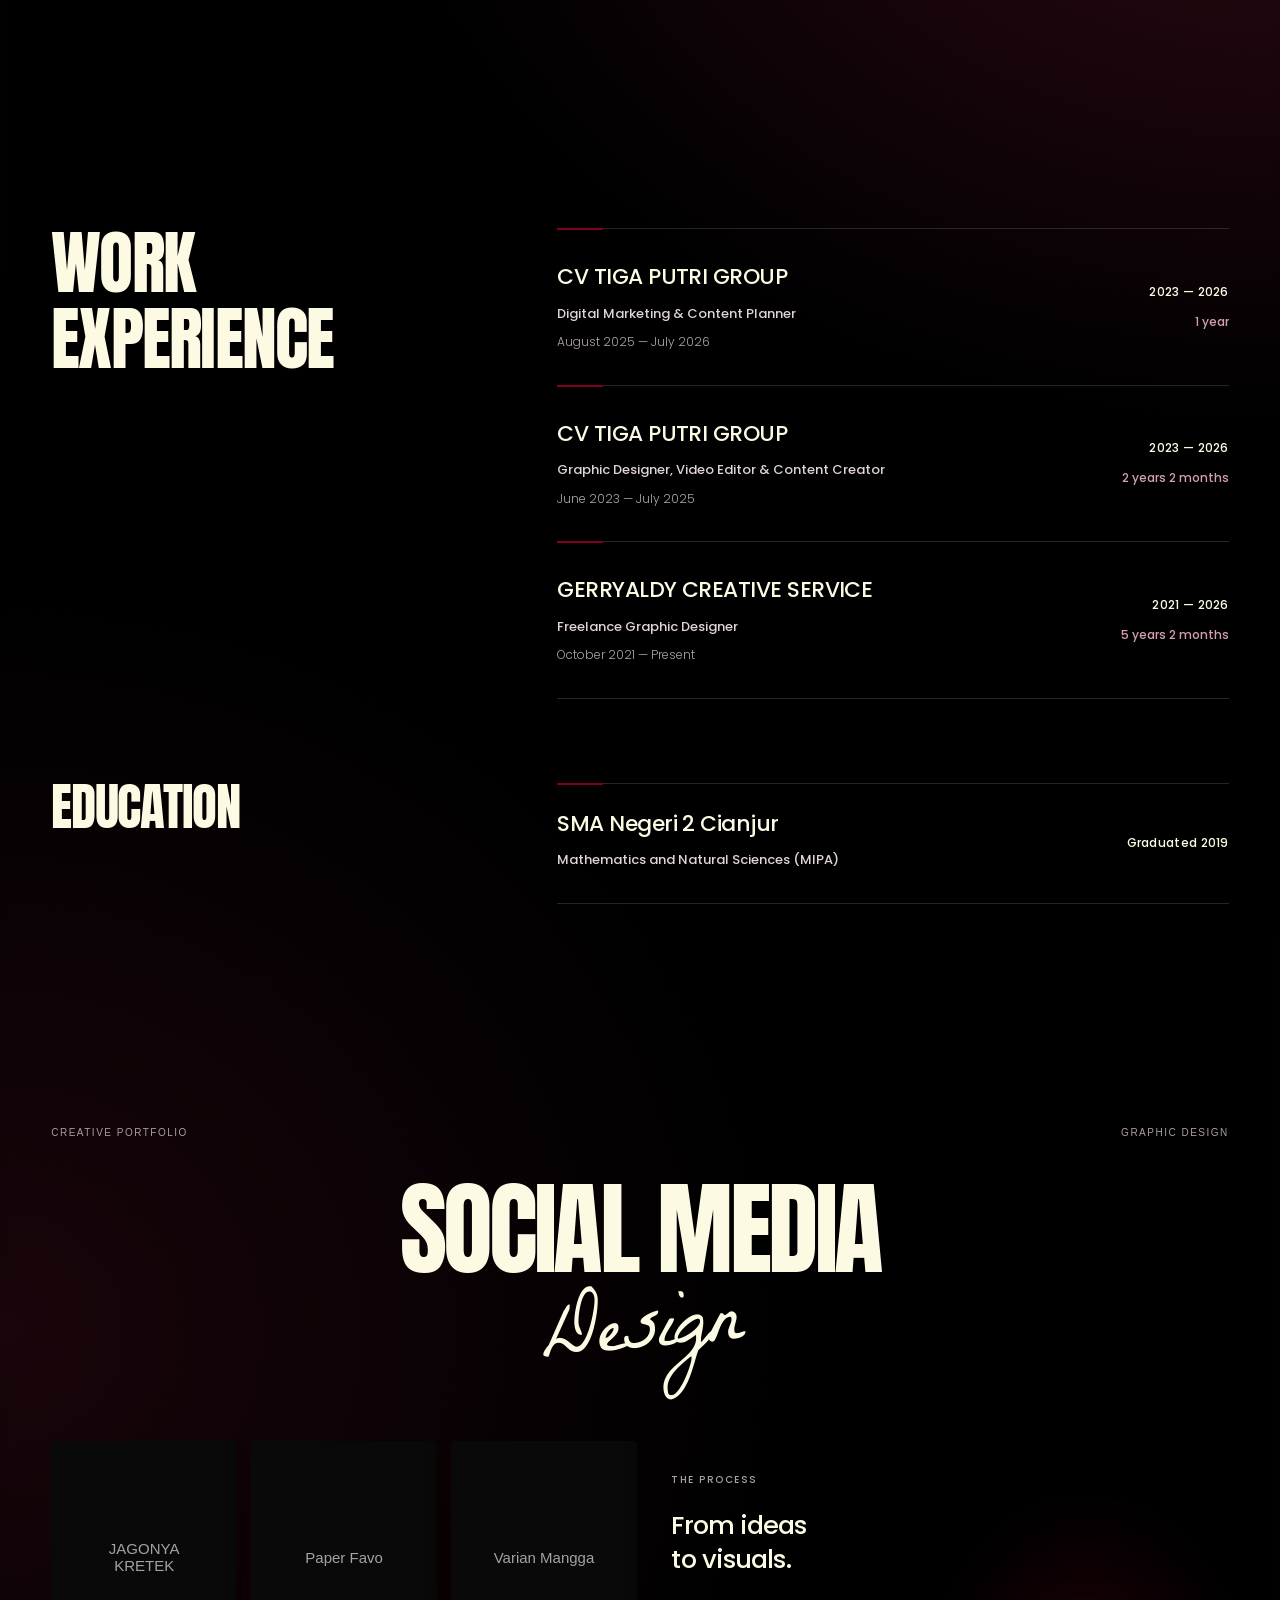
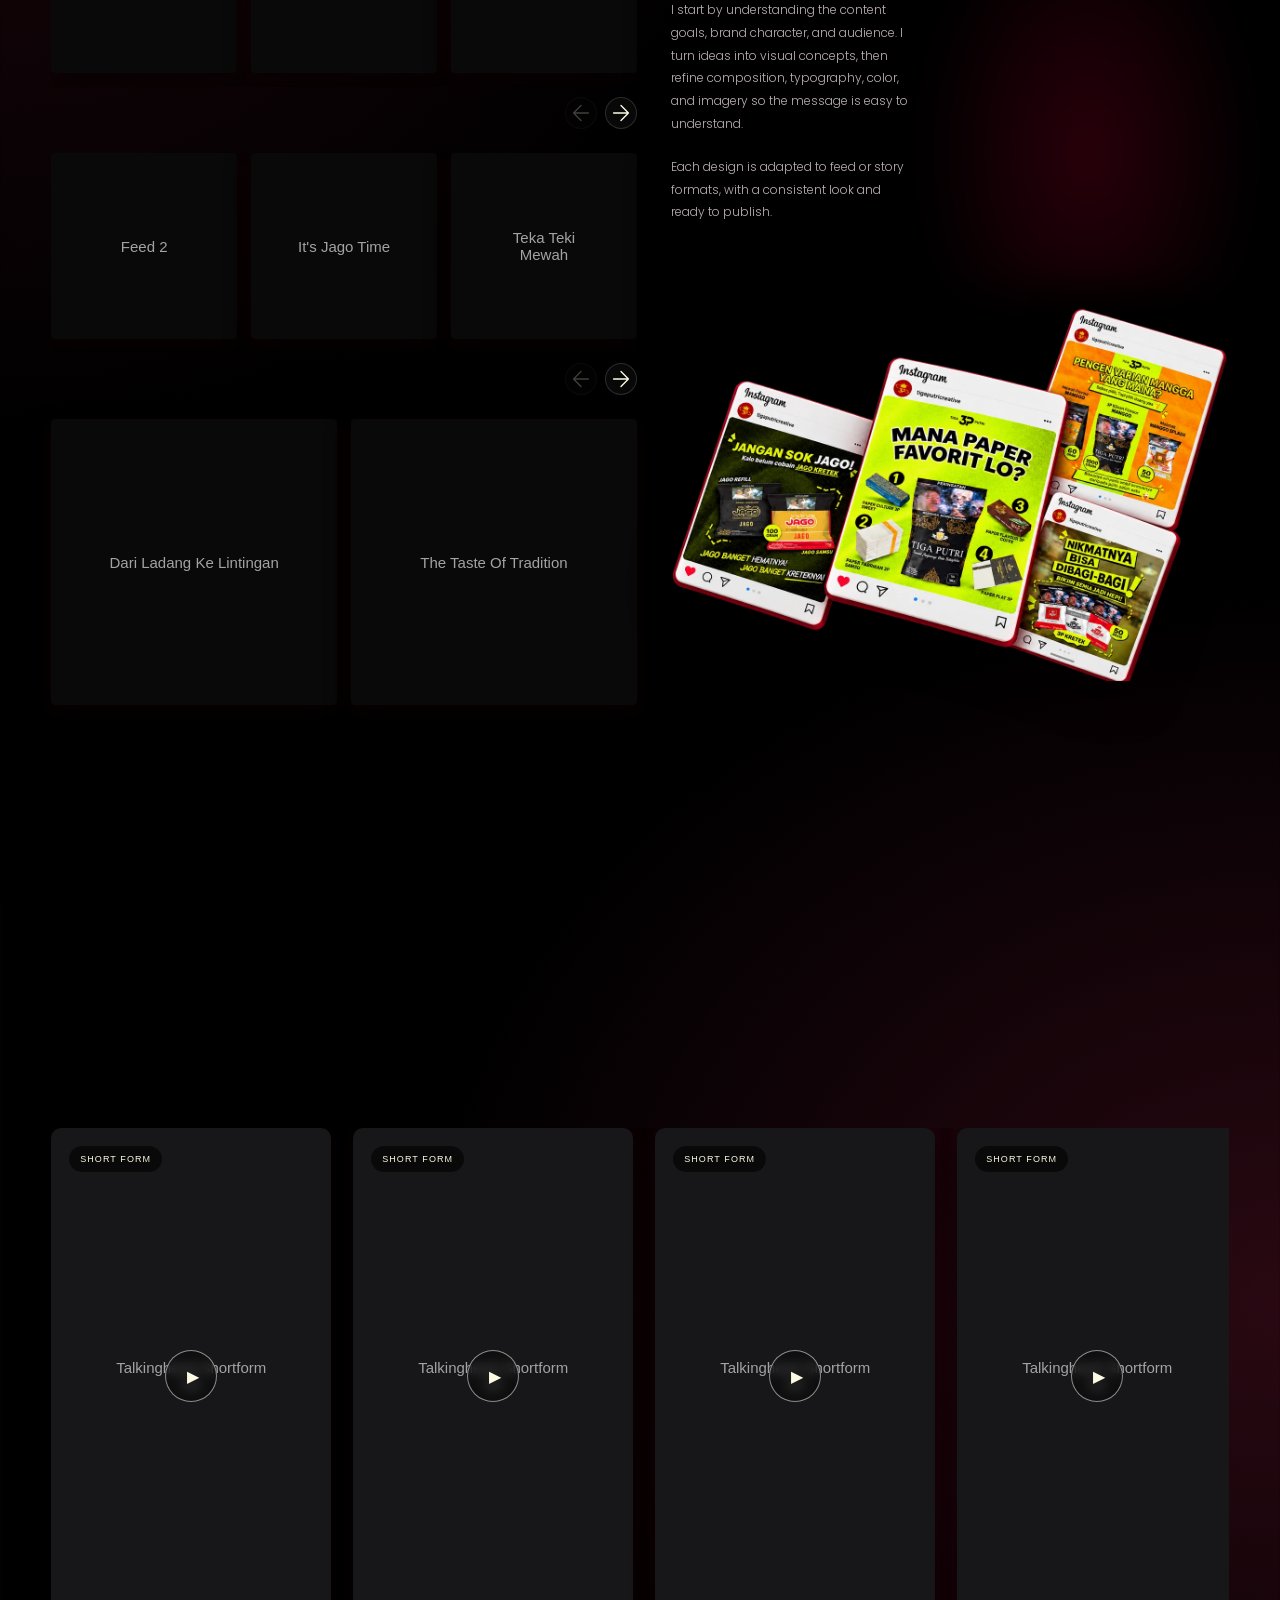
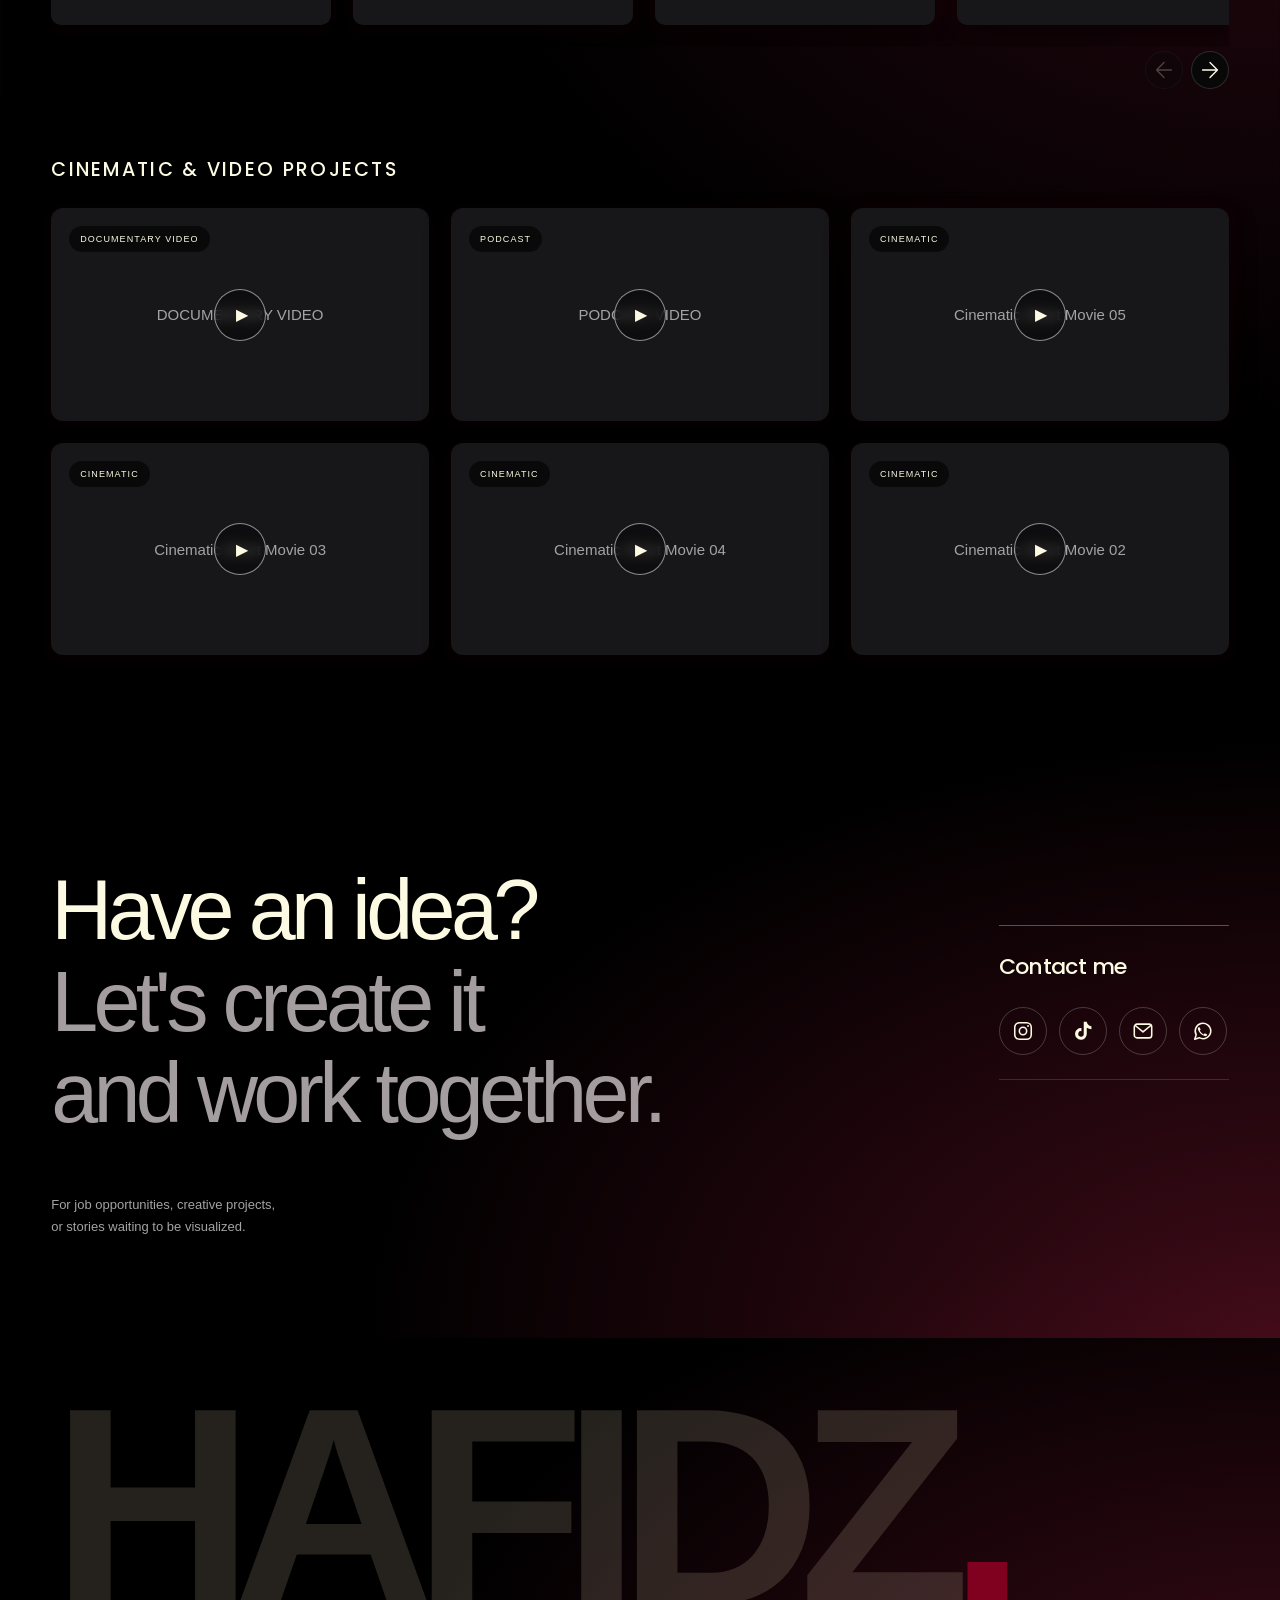
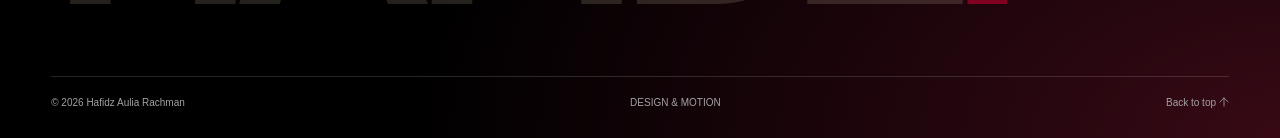
==== commit e0f75ed7: "Unify burgundy transitions, restore portrait edges and complete bilingual UI" ====
--- a/index.html
+++ b/index.html
@@ -8,24 +8,23 @@
 <link rel="preconnect" href="https://res.cloudinary.com">
 <link rel="preload" href="assets/fonts/anton.woff" as="font" type="font/woff" crossorigin>
 <link rel="preload" href="assets/fonts/allura-creative.woff" as="font" type="font/woff" crossorigin>
-<link rel="stylesheet" href="styles.css?v=contact-refresh-20261010">
-<script src="projects.js?v=contact-refresh-20261010" defer></script><script src="language.js?v=contact-refresh-20261010" defer></script><script src="app.js?v=contact-refresh-20261010" defer></script>
+<link rel="stylesheet" href="styles.css?v=unified-bilingual-20261010">
+<script src="projects.js?v=unified-bilingual-20261010" defer></script><script src="language.js?v=unified-bilingual-20261010" defer></script><script src="app.js?v=unified-bilingual-20261010" defer></script>
 </head>
 <body data-portfolio="design" data-collection="social-media">
 <a class="skip" href="#work">Langsung ke karya</a>
-<svg width="0" height="0" aria-hidden="true" class="clip-def"><defs><clipPath id="portrait-cutout" clipPathUnits="objectBoundingBox"><path d="M.165 1 L.165 .68 Q.154 .64 .174 .60 L.182 .52 Q.184 .43 .21 .382 Q.234 .352 .366 .311 L.398 .273 L.396 .248 Q.37 .232 .367 .2 Q.352 .188 .368 .169 L.365 .122 Q.359 .084 .398 .06 Q.429 .035 .484 .039 Q.54 .035 .579 .062 Q.609 .081 .607 .126 L.601 .166 Q.62 .163 .612 .196 Q.609 .212 .586 .222 L.565 .243 L.571 .252 Q.592 .258 .603 .288 Q.754 .301 .823 .355 Q.85 .38 .865 .447 L.91 .534 Q.94 .578 .934 .615 Q.926 .653 .884 .724 L.849 .789 L.82 1 Z"/></clipPath></defs></svg>
 <header class="header"><div class="shell nav-row"><a class="brand" href="#top" aria-label="Hafidz, beranda">HAFIDZ<span>.</span></a><nav id="navigation" aria-label="Navigasi utama"><a href="#top">Home</a><a href="#about">About</a><a href="#work">Project</a><a href="#contact">Contact</a></nav><div class="nav-actions"><a class="nav-cta" href="#contact">Mari kolaborasi <span><svg class="ui-arrow" viewBox="0 0 24 24" fill="none" stroke="currentColor" stroke-width="1.8" stroke-linecap="round" stroke-linejoin="round" aria-hidden="true" focusable="false"><path transform="rotate(0 12 12)" d="M5 19 19 5M5 5h14v14"/></svg></span></a><div class="language-switch" role="group" aria-label="Bahasa / Language"><button type="button" data-lang="id" lang="id" aria-label="Bahasa Indonesia" aria-pressed="true">ID</button><span aria-hidden="true">/</span><button type="button" data-lang="en" lang="en" aria-label="English" aria-pressed="false">EN</button></div></div><button class="menu-toggle" aria-expanded="false" aria-controls="navigation" aria-label="Buka menu"><span></span><span></span></button></div></header>
 <main id="top">
 <section class="hero shell" aria-labelledby="hero-name">
 <div class="hero-top"><span class="eyebrow">CIANJUR, INDONESIA <span class="tiny-dot"></span></span></div>
-<div class="hero-stage"><span class="creative-script">Creative</span><div class="word-wrap" aria-hidden="true"><svg class="hero-word" viewBox="0 0 1360 300" preserveAspectRatio="none" aria-hidden="true" focusable="false"><defs><linearGradient id="portfolio-opacity" x1="0" y1="0" x2="0" y2="1"><stop offset="0%" stop-color="#FDFAE3" stop-opacity="1"/><stop offset="100%" stop-color="#FDFAE3" stop-opacity="0"/></linearGradient></defs><text x="0" y="270" textLength="1360" lengthAdjust="spacingAndGlyphs" fill="url(#portfolio-opacity)">PORTOFOLIO</text></svg></div><div class="portrait-wrap"><img class="portrait" src="assets/hafidz-leather.webp" width="1024" height="1536" alt="Hafidz Aulia Rachman mengenakan jaket kulit burgundy gelap" fetchpriority="high"></div><div class="hero-intro"><span class="eyebrow">HALO, SAYA</span><h1 id="hero-name">Hafidz Aulia<br>Rachman<span>.</span></h1><p class="hero-roles">Graphic Designer • Video Editor • Content Creation</p></div><div class="hero-note hero-social"><span class="social-heading eyebrow">TEMUKAN SAYA</span><div class="social-icons"><a class="social-link" href="https://www.instagram.com/hafidzauliarachman/" target="_blank" rel="noopener noreferrer" aria-label="Instagram" title="Instagram"><svg viewBox="0 0 24 24" fill="none" aria-hidden="true"><rect x="3" y="3" width="18" height="18" rx="5" stroke="currentColor" stroke-width="1.7"/><circle cx="12" cy="12" r="4" stroke="currentColor" stroke-width="1.7"/><circle cx="17.5" cy="6.5" r="1" fill="currentColor"/></svg></a><a class="social-link" href="https://www.tiktok.com/@aabasee" target="_blank" rel="noopener noreferrer" aria-label="TikTok" title="TikTok"><svg viewBox="0 0 24 24" fill="currentColor" aria-hidden="true"><path d="M16.1 2h-3.3v13.2a3 3 0 1 1-2.5-3V8.8a6.4 6.4 0 1 0 5.8 6.4V8.5a9.1 9.1 0 0 0 5.1 1.6V6.8A5.8 5.8 0 0 1 16.1 2Z"/></svg></a><a class="social-link" href="mailto:auliarachman3113@gmail.com" target="_blank" rel="noopener noreferrer" aria-label="Email" title="Email"><svg viewBox="0 0 24 24" fill="none" aria-hidden="true"><rect x="2.5" y="4.5" width="19" height="15" rx="3" stroke="currentColor" stroke-width="1.7"/><path d="m3.5 6 8.5 7 8.5-7" stroke="currentColor" stroke-width="1.7" stroke-linecap="round" stroke-linejoin="round"/></svg></a><a class="social-link" href="https://wa.me/6285717937970" target="_blank" rel="noopener noreferrer" aria-label="WhatsApp" title="WhatsApp"><svg viewBox="0 0 24 24" fill="none" aria-hidden="true"><path d="M20.5 11.8a8.5 8.5 0 0 1-12.6 7.5L3 21l1.6-4.8a8.5 8.5 0 1 1 15.9-4.4Z" stroke="currentColor" stroke-width="1.7" stroke-linejoin="round"/><path d="m8 7.5 1.5 3-1 1c1 2 2.3 3.3 4.3 4.2l1.1-1.2 2.7 1.3c-.3 1.6-1.5 2-2.6 1.7-3.9-1.2-6.5-3.9-7.5-7.1-.5-1.5.2-2.5 1.5-2.9Z" fill="currentColor"/></svg></a></div></div></div>
+<div class="hero-stage"><span class="creative-script">Creative</span><div class="word-wrap" aria-hidden="true"><svg class="hero-word" viewBox="0 0 1360 300" preserveAspectRatio="none" aria-hidden="true" focusable="false"><defs><linearGradient id="portfolio-opacity" x1="0" y1="0" x2="0" y2="1"><stop offset="0%" stop-color="#FDFAE3" stop-opacity="1"/><stop offset="100%" stop-color="#FDFAE3" stop-opacity="0"/></linearGradient></defs><text x="0" y="270" textLength="1360" lengthAdjust="spacingAndGlyphs" fill="url(#portfolio-opacity)">PORTOFOLIO</text></svg></div><div class="portrait-wrap"><img class="portrait" src="assets/hafidz-leather-refined.webp" width="1024" height="1536" alt="Hafidz Aulia Rachman mengenakan jaket kulit burgundy gelap" fetchpriority="high"></div><div class="hero-intro"><span class="eyebrow">HALO, SAYA</span><h1 id="hero-name">Hafidz Aulia<br>Rachman<span>.</span></h1><p class="hero-roles">Graphic Designer • Video Editor • Content Creation</p></div><div class="hero-note hero-social"><span class="social-heading eyebrow">TEMUKAN SAYA</span><div class="social-icons"><a class="social-link" href="https://www.instagram.com/hafidzauliarachman/" target="_blank" rel="noopener noreferrer" aria-label="Instagram" title="Instagram"><svg viewBox="0 0 24 24" fill="none" aria-hidden="true"><rect x="3" y="3" width="18" height="18" rx="5" stroke="currentColor" stroke-width="1.7"/><circle cx="12" cy="12" r="4" stroke="currentColor" stroke-width="1.7"/><circle cx="17.5" cy="6.5" r="1" fill="currentColor"/></svg></a><a class="social-link" href="https://www.tiktok.com/@aabasee" target="_blank" rel="noopener noreferrer" aria-label="TikTok" title="TikTok"><svg viewBox="0 0 24 24" fill="currentColor" aria-hidden="true"><path d="M16.1 2h-3.3v13.2a3 3 0 1 1-2.5-3V8.8a6.4 6.4 0 1 0 5.8 6.4V8.5a9.1 9.1 0 0 0 5.1 1.6V6.8A5.8 5.8 0 0 1 16.1 2Z"/></svg></a><a class="social-link" href="mailto:auliarachman3113@gmail.com" target="_blank" rel="noopener noreferrer" aria-label="Email" title="Email"><svg viewBox="0 0 24 24" fill="none" aria-hidden="true"><rect x="2.5" y="4.5" width="19" height="15" rx="3" stroke="currentColor" stroke-width="1.7"/><path d="m3.5 6 8.5 7 8.5-7" stroke="currentColor" stroke-width="1.7" stroke-linecap="round" stroke-linejoin="round"/></svg></a><a class="social-link" href="https://wa.me/6285717937970" target="_blank" rel="noopener noreferrer" aria-label="WhatsApp" title="WhatsApp"><svg viewBox="0 0 24 24" fill="none" aria-hidden="true"><path d="M20.5 11.8a8.5 8.5 0 0 1-12.6 7.5L3 21l1.6-4.8a8.5 8.5 0 1 1 15.9-4.4Z" stroke="currentColor" stroke-width="1.7" stroke-linejoin="round"/><path d="m8 7.5 1.5 3-1 1c1 2 2.3 3.3 4.3 4.2l1.1-1.2 2.7 1.3c-.3 1.6-1.5 2-2.6 1.7-3.9-1.2-6.5-3.9-7.5-7.1-.5-1.5.2-2.5 1.5-2.9Z" fill="currentColor"/></svg></a></div></div></div>
 <div class="hero-bottom"><span>IDE. VISUAL. CERITA.</span><a href="#work">SCROLL UNTUK EKSPLORASI <span><svg class="ui-arrow" viewBox="0 0 24 24" fill="none" stroke="currentColor" stroke-width="1.8" stroke-linecap="round" stroke-linejoin="round" aria-hidden="true" focusable="false"><path transform="rotate(135 12 12)" d="M5 19 19 5M5 5h14v14"/></svg></span></a><span class="edition">SELECTED PORTFOLIO / 2026</span></div>
 </section>
 <div class="portfolio-chapter"><section class="about section" id="about" aria-labelledby="about-heading"><div class="shell"><div class="section-top reveal"><span class="eyebrow">CREATIVE PORTFOLIO</span><span class="eyebrow">ABOUT ME</span></div><div class="about-grid"><div class="about-title-column"><h2 id="about-heading" class="reveal">ABOUT<br>ME<span>.</span></h2><figure class="about-seated reveal"><img src="assets/hafidz-about.webp" width="840" height="1260" alt="Hafidz Aulia Rachman dengan jaket burgundy dari sudut tiga perempat" loading="lazy" decoding="async"></figure></div><div class="about-copy reveal"><h3 class="about-greeting"><span class="greeting-intro">Hello I’m</span> <span class="greeting-name">Hafidz Aulia Rachman</span></h3><p>Saya Hafidz Aulia Rachman, desainer grafis, video editor, dan kreator konten. Saya mengembangkan ide menjadi desain visual dan video yang menarik untuk kebutuhan media sosial, branding, dan promosi, dengan fokus pada pesan yang jelas dan karakter yang kuat.</p><div class="software-groups"><div class="software-group"><h3 class="software-design-heading">Desain Grafis</h3><ul class="software-list"><li class="software-card"><img src="assets/software/photoshop.svg" width="48" height="48" alt="" loading="lazy"><span>Adobe Photoshop</span></li><li class="software-card"><img src="assets/software/illustrator.svg" width="48" height="48" alt="" loading="lazy"><span>Adobe Illustrator</span></li><li class="software-card"><img src="assets/software/indesign.svg" width="48" height="48" alt="" loading="lazy"><span>Adobe InDesign</span></li></ul></div><div class="software-group"><h3>Video Editing &amp; Content Creation</h3><ul class="software-list"><li class="software-card"><img src="assets/software/premiere-pro.svg" width="48" height="48" alt="" loading="lazy"><span>Adobe Premiere Pro</span></li><li class="software-card"><img src="assets/software/capcut.svg" width="48" height="48" alt="" loading="lazy"><span>CapCut</span></li></ul></div></div></div></div></div></section>
-<section class="experience section shell" id="experience" aria-labelledby="experience-heading"><div class="experience-layout"><h2 id="experience-heading" class="reveal">WORK<br>EXPERIENCE</h2><ol class="experience-list"><li class="experience-entry reveal"><div class="experience-place"><h3>CV. NONA TIGA PUTRI</h3><p class="experience-role">Digital Marketing &amp; Content Planner</p><p id="experience-marketing-period"><time datetime="2025-08">Agustus 2025</time> — <time datetime="2026-07">Juli 2026</time></p></div><div class="experience-meta"><span class="experience-company-years">2023 — 2026</span><span id="experience-marketing-duration" class="experience-duration">1 tahun</span></div></li><li class="experience-entry reveal"><div class="experience-place"><h3>CV. NONA TIGA PUTRI</h3><p class="experience-role">Graphic Designer, Video Editor &amp; Content Creator</p><p id="experience-creative-period"><time datetime="2023-06">Juni 2023</time> — <time datetime="2025-07">Juli 2025</time></p></div><div class="experience-meta"><span class="experience-company-years">2023 — 2026</span><span id="experience-creative-duration" class="experience-duration">2 tahun 2 bulan</span></div></li><li class="experience-entry reveal"><div class="experience-place"><h3>GERRYALDY CREATIVE SERVICE</h3><p id="experience-freelance-role" class="experience-role">Freelancer Desain Grafis</p><p id="experience-freelance-period"><time datetime="2021-10">Oktober 2021</time> — Sekarang</p></div><div class="experience-meta"><span class="experience-company-years">2021 — 2026</span><span id="freelance-duration" class="experience-duration">5 tahun</span></div></li></ol></div><div class="experience-layout education-layout"><h2 id="education-heading" class="reveal">PENDIDIKAN</h2><div class="experience-list"><div class="experience-entry reveal"><div class="experience-place"><h3>SMA Negeri 2 Cianjur</h3><p id="education-major" class="experience-role">Jurusan MIPA</p></div><span id="education-year" class="experience-company-years">Lulus 2019</span></div></div></div></section>
+<section class="experience section shell" id="experience" aria-labelledby="experience-heading"><div class="experience-layout"><h2 id="experience-heading" class="reveal">WORK<br>EXPERIENCE</h2><ol class="experience-list"><li class="experience-entry reveal"><div class="experience-place"><h3>CV TIGA PUTRI GROUP</h3><p class="experience-role">Digital Marketing &amp; Content Planner</p><p id="experience-marketing-period"><time datetime="2025-08">Agustus 2025</time> — <time datetime="2026-07">Juli 2026</time></p></div><div class="experience-meta"><span class="experience-company-years">2023 — 2026</span><span id="experience-marketing-duration" class="experience-duration">1 tahun</span></div></li><li class="experience-entry reveal"><div class="experience-place"><h3>CV TIGA PUTRI GROUP</h3><p class="experience-role">Graphic Designer, Video Editor &amp; Content Creator</p><p id="experience-creative-period"><time datetime="2023-06">Juni 2023</time> — <time datetime="2025-07">Juli 2025</time></p></div><div class="experience-meta"><span class="experience-company-years">2023 — 2026</span><span id="experience-creative-duration" class="experience-duration">2 tahun 2 bulan</span></div></li><li class="experience-entry reveal"><div class="experience-place"><h3>GERRYALDY CREATIVE SERVICE</h3><p id="experience-freelance-role" class="experience-role">Freelancer Desain Grafis</p><p id="experience-freelance-period"><time datetime="2021-10">Oktober 2021</time> — Sekarang</p></div><div class="experience-meta"><span class="experience-company-years">2021 — 2026</span><span id="freelance-duration" class="experience-duration">5 tahun</span></div></li></ol></div><div class="experience-layout education-layout"><h2 id="education-heading" class="reveal">PENDIDIKAN</h2><div class="experience-list"><div class="experience-entry reveal"><div class="experience-place"><h3>SMA Negeri 2 Cianjur</h3><p id="education-major" class="experience-role">Jurusan MIPA</p></div><span id="education-year" class="experience-company-years">Lulus 2019</span></div></div></div></section>
 <section class="work section shell design-showcase social-sketch" id="work" aria-labelledby="work-heading"><div class="section-top reveal"><span class="eyebrow">CREATIVE PORTOFOLIO</span><span class="eyebrow">GRAPHIC DESIGN</span></div><div class="work-heading reveal"><h2 id="work-heading" class="social-media-heading"><span class="social-media-title">SOCIAL MEDIA</span><span class="social-media-script">Design</span></h2></div><p id="result-status" class="sr-only" role="status" aria-live="polite"></p><div class="social-design-layout"><div id="projects" class="projects feed-grid" aria-label="Galeri desain feed"></div><div class="social-design-details"><aside class="design-process reveal"><span class="eyebrow">THE PROCESS</span><h3>Dari ide<br>jadi visual.</h3><p>Saya mulai dengan memahami tujuan konten, karakter brand, dan audiens. Ide kemudian dikembangkan menjadi konsep visual, lalu dirapikan melalui komposisi, tipografi, warna, dan pemilihan gambar agar pesan mudah dipahami.</p><p>Setiap desain disesuaikan dengan format feed atau story, dengan tampilan yang konsisten dan siap dipublikasikan.</p></aside><div id="story-projects" class="story-mockups" aria-label="Desain story dalam mockup ponsel"></div><div id="social-composition-host"></div></div></div><noscript><p>Aktifkan JavaScript untuk membuka galeri interaktif.</p></noscript></section>
 </div><section class="work section shell video-showcase" id="video-work" aria-labelledby="video-heading"><div class="section-top reveal"><span class="eyebrow">CREATIVE PORTOFOLIO</span><span class="eyebrow">VIDEO EDITING</span></div><div class="video-heading reveal"><h2 id="video-heading" class="video-main-heading">VIDEO EDITING</h2></div><p id="video-result-status" class="sr-only" role="status" aria-live="polite"></p><section class="shortform-section" aria-labelledby="shortform-heading"><h3 id="shortform-heading" class="video-category-heading reveal">SHORTFORM</h3><div id="video-shortform-carousel"><div id="video-projects" class="projects shortform-track" role="group" aria-label="Galeri video shortform"></div></div></section><section class="other-video-section" aria-labelledby="other-video-heading"><h3 id="other-video-heading" class="video-category-heading reveal">CINEMATIC &amp; VIDEO PROJECTS</h3><div id="video-other-projects" class="projects other-video-grid"></div></section><noscript><p>Aktifkan JavaScript untuk membuka galeri interaktif.</p></noscript></section>
-<section class="contact section shell" id="contact" aria-labelledby="contact-heading"><div class="contact-body reveal"><h2 id="contact-heading">Have an idea?<br><span>Let's create it<br>and work together.</span></h2><div class="contact-connect"><h3>Contact me</h3><div class="social-icons contact-social"><a class="social-link" href="https://www.instagram.com/hafidzauliarachman/" target="_blank" rel="noopener noreferrer" aria-label="Instagram" title="Instagram"><svg viewBox="0 0 24 24" fill="none" aria-hidden="true"><rect x="3" y="3" width="18" height="18" rx="5" stroke="currentColor" stroke-width="1.7"/><circle cx="12" cy="12" r="4" stroke="currentColor" stroke-width="1.7"/><circle cx="17.5" cy="6.5" r="1" fill="currentColor"/></svg></a><a class="social-link" href="https://www.tiktok.com/@aabasee" target="_blank" rel="noopener noreferrer" aria-label="TikTok" title="TikTok"><svg viewBox="0 0 24 24" fill="currentColor" aria-hidden="true"><path d="M16.1 2h-3.3v13.2a3 3 0 1 1-2.5-3V8.8a6.4 6.4 0 1 0 5.8 6.4V8.5a9.1 9.1 0 0 0 5.1 1.6V6.8A5.8 5.8 0 0 1 16.1 2Z"/></svg></a><a class="social-link" href="mailto:auliarachman3113@gmail.com" target="_blank" rel="noopener noreferrer" aria-label="Email" title="Email"><svg viewBox="0 0 24 24" fill="none" aria-hidden="true"><rect x="2.5" y="4.5" width="19" height="15" rx="3" stroke="currentColor" stroke-width="1.7"/><path d="m3.5 6 8.5 7 8.5-7" stroke="currentColor" stroke-width="1.7" stroke-linecap="round" stroke-linejoin="round"/></svg></a><a class="social-link" href="https://wa.me/6285717937970" target="_blank" rel="noopener noreferrer" aria-label="WhatsApp" title="WhatsApp"><svg viewBox="0 0 24 24" fill="none" aria-hidden="true"><path d="M20.5 11.8a8.5 8.5 0 0 1-12.6 7.5L3 21l1.6-4.8a8.5 8.5 0 1 1 15.9-4.4Z" stroke="currentColor" stroke-width="1.7" stroke-linejoin="round"/><path d="m8 7.5 1.5 3-1 1c1 2 2.3 3.3 4.3 4.2l1.1-1.2 2.7 1.3c-.3 1.6-1.5 2-2.6 1.7-3.9-1.2-6.5-3.9-7.5-7.1-.5-1.5.2-2.5 1.5-2.9Z" fill="currentColor"/></svg></a></div></div></div><div class="contact-bottom reveal"><p>Untuk peluang kerja, proyek kreatif,<br>atau cerita yang perlu divisualkan.</p><a href="mailto:auliarachman3113@gmail.com">auliarachman3113@gmail.com <svg class="ui-arrow" viewBox="0 0 24 24" fill="none" stroke="currentColor" stroke-width="1.8" stroke-linecap="round" stroke-linejoin="round" aria-hidden="true" focusable="false"><path transform="rotate(0 12 12)" d="M5 19 19 5M5 5h14v14"/></svg></a></div></section>
+<section class="contact section shell" id="contact" aria-labelledby="contact-heading"><div class="contact-body reveal"><h2 id="contact-heading">Have an idea?<br><span>Let's create it<br>and work together.</span></h2><div class="contact-connect"><h3>Contact me</h3><div class="social-icons contact-social"><a class="social-link" href="https://www.instagram.com/hafidzauliarachman/" target="_blank" rel="noopener noreferrer" aria-label="Instagram" title="Instagram"><svg viewBox="0 0 24 24" fill="none" aria-hidden="true"><rect x="3" y="3" width="18" height="18" rx="5" stroke="currentColor" stroke-width="1.7"/><circle cx="12" cy="12" r="4" stroke="currentColor" stroke-width="1.7"/><circle cx="17.5" cy="6.5" r="1" fill="currentColor"/></svg></a><a class="social-link" href="https://www.tiktok.com/@aabasee" target="_blank" rel="noopener noreferrer" aria-label="TikTok" title="TikTok"><svg viewBox="0 0 24 24" fill="currentColor" aria-hidden="true"><path d="M16.1 2h-3.3v13.2a3 3 0 1 1-2.5-3V8.8a6.4 6.4 0 1 0 5.8 6.4V8.5a9.1 9.1 0 0 0 5.1 1.6V6.8A5.8 5.8 0 0 1 16.1 2Z"/></svg></a><a class="social-link" href="mailto:auliarachman3113@gmail.com" target="_blank" rel="noopener noreferrer" aria-label="Email" title="Email"><svg viewBox="0 0 24 24" fill="none" aria-hidden="true"><rect x="2.5" y="4.5" width="19" height="15" rx="3" stroke="currentColor" stroke-width="1.7"/><path d="m3.5 6 8.5 7 8.5-7" stroke="currentColor" stroke-width="1.7" stroke-linecap="round" stroke-linejoin="round"/></svg></a><a class="social-link" href="https://wa.me/6285717937970" target="_blank" rel="noopener noreferrer" aria-label="WhatsApp" title="WhatsApp"><svg viewBox="0 0 24 24" fill="none" aria-hidden="true"><path d="M20.5 11.8a8.5 8.5 0 0 1-12.6 7.5L3 21l1.6-4.8a8.5 8.5 0 1 1 15.9-4.4Z" stroke="currentColor" stroke-width="1.7" stroke-linejoin="round"/><path d="m8 7.5 1.5 3-1 1c1 2 2.3 3.3 4.3 4.2l1.1-1.2 2.7 1.3c-.3 1.6-1.5 2-2.6 1.7-3.9-1.2-6.5-3.9-7.5-7.1-.5-1.5.2-2.5 1.5-2.9Z" fill="currentColor"/></svg></a></div></div></div><div class="contact-bottom reveal"><p>Untuk peluang kerja, proyek kreatif,<br>atau cerita yang perlu divisualkan.</p></div></section>
 </main>
 <footer class="shell"><div class="footer-word" aria-hidden="true">HAFIDZ<span>.</span></div><div class="footer-bottom"><span>© <span id="year">2026</span> Hafidz Aulia Rachman</span><span>DESIGN &amp; MOTION</span><a href="#top">Kembali ke atas <svg class="ui-arrow" viewBox="0 0 24 24" fill="none" stroke="currentColor" stroke-width="1.8" stroke-linecap="round" stroke-linejoin="round" aria-hidden="true" focusable="false"><path transform="rotate(315 12 12)" d="M5 19 19 5M5 5h14v14"/></svg></a></div></footer>
 <dialog id="project-dialog" aria-labelledby="dialog-title"><div class="dialog-top"><div><span id="dialog-category" class="eyebrow"></span><h2 id="dialog-title"></h2></div><button id="close-dialog" class="close-button" aria-label="Tutup preview">×</button></div><div id="dialog-media"></div><p id="media-error" role="status" hidden>Media belum dapat dimuat. Periksa koneksi lalu coba buka kembali.</p><a id="youtube-fallback" class="youtube-fallback" target="_blank" rel="noopener noreferrer" hidden>Jika pemutar tidak tersedia, buka di YouTube <svg class="ui-arrow" viewBox="0 0 24 24" fill="none" stroke="currentColor" stroke-width="1.8" stroke-linecap="round" stroke-linejoin="round" aria-hidden="true" focusable="false"><path transform="rotate(0 12 12)" d="M5 19 19 5M5 5h14v14"/></svg></a><div class="dialog-bottom"><span>HAFIDZ / SELECTED WORK</span><span id="dialog-format"></span></div></dialog>
--- a/styles.css
+++ b/styles.css
@@ -373,3 +373,23 @@
 .contact-bottom{margin-top:55px}
 @media(max-width:900px){.contact-body{grid-template-columns:1fr}.contact-connect{min-width:0;width:fit-content;padding-right:24px}.contact-body h2{font-size:clamp(44px,8vw,72px)}}
 @media(max-width:650px){.contact-body{gap:35px}.contact-body h2{font-size:clamp(36px,8.8vw,57px)}.contact-connect h3{font-size:20px;margin-bottom:20px}.contact-bottom{margin-top:35px}}
+
+/* One continuous canvas: edge light flows across section boundaries. */
+main{position:relative;isolation:isolate;overflow:clip}
+main::before{content:"";position:absolute;inset:0;z-index:-1;pointer-events:none;background:radial-gradient(ellipse 90% 850px at 100% 21%,#4f1023a0,transparent 78%),radial-gradient(ellipse 75% 900px at 0% 47%,#390b1870,transparent 80%),radial-gradient(ellipse 85% 900px at 100% 73%,#4f102385,transparent 80%),radial-gradient(ellipse 90% 750px at 100% 100%,#631126a0,transparent 80%)}
+.portfolio-chapter .about::after,#video-work::before,body[data-portfolio="video"] .work::before{content:none}
+.portfolio-chapter{isolation:auto}
+.hero::before{inset:-80px -6vw -180px;mask-image:none;-webkit-mask-image:none;background:radial-gradient(ellipse 48% 50% at 50% 40%,#631126,#390b17 37%,#16050a80 65%,transparent 100%)}
+.hero-bottom{border-bottom:0}
+.contact{position:relative}
+footer{position:relative;isolation:isolate;border-top:0}
+footer::before{content:"";position:absolute;inset:-240px -5vw 0;z-index:-1;pointer-events:none;background:radial-gradient(ellipse 85% 100% at 100% 100%,#63112690,transparent 80%)}
+.hero-word text{letter-spacing:0!important}
+.portrait{clip-path:none}
+.portrait-wrap{mask-image:linear-gradient(#000 65%,transparent 99%);-webkit-mask-image:linear-gradient(#000 65%,transparent 99%)}
+.about-seated img{mask-image:linear-gradient(#000 60%,transparent 98%);-webkit-mask-image:linear-gradient(#000 60%,transparent 98%)}
+@media(max-width:650px){.hero::before{inset:-50px -6vw -160px;background:radial-gradient(ellipse 85% 55% at 50% 32%,#631126,#390b17 37%,#16050a80 65%,transparent 100%)}main::before{background:radial-gradient(ellipse 150% 900px at 100% 18%,#4f102385,transparent 80%),radial-gradient(ellipse 140% 900px at 0% 44%,#390b1870,transparent 80%),radial-gradient(ellipse 140% 1000px at 100% 72%,#4f102375,transparent 80%),radial-gradient(ellipse 150% 750px at 100% 100%,#63112690,transparent 80%)}}
+
+/* Restored alpha edges need no polygon clipping; fade only the lower torso. */
+.portrait{clip-path:none;mask-image:none;-webkit-mask-image:none}
+.portrait-wrap{mask-image:linear-gradient(#000 62%,transparent 100%);-webkit-mask-image:linear-gradient(#000 62%,transparent 100%)}
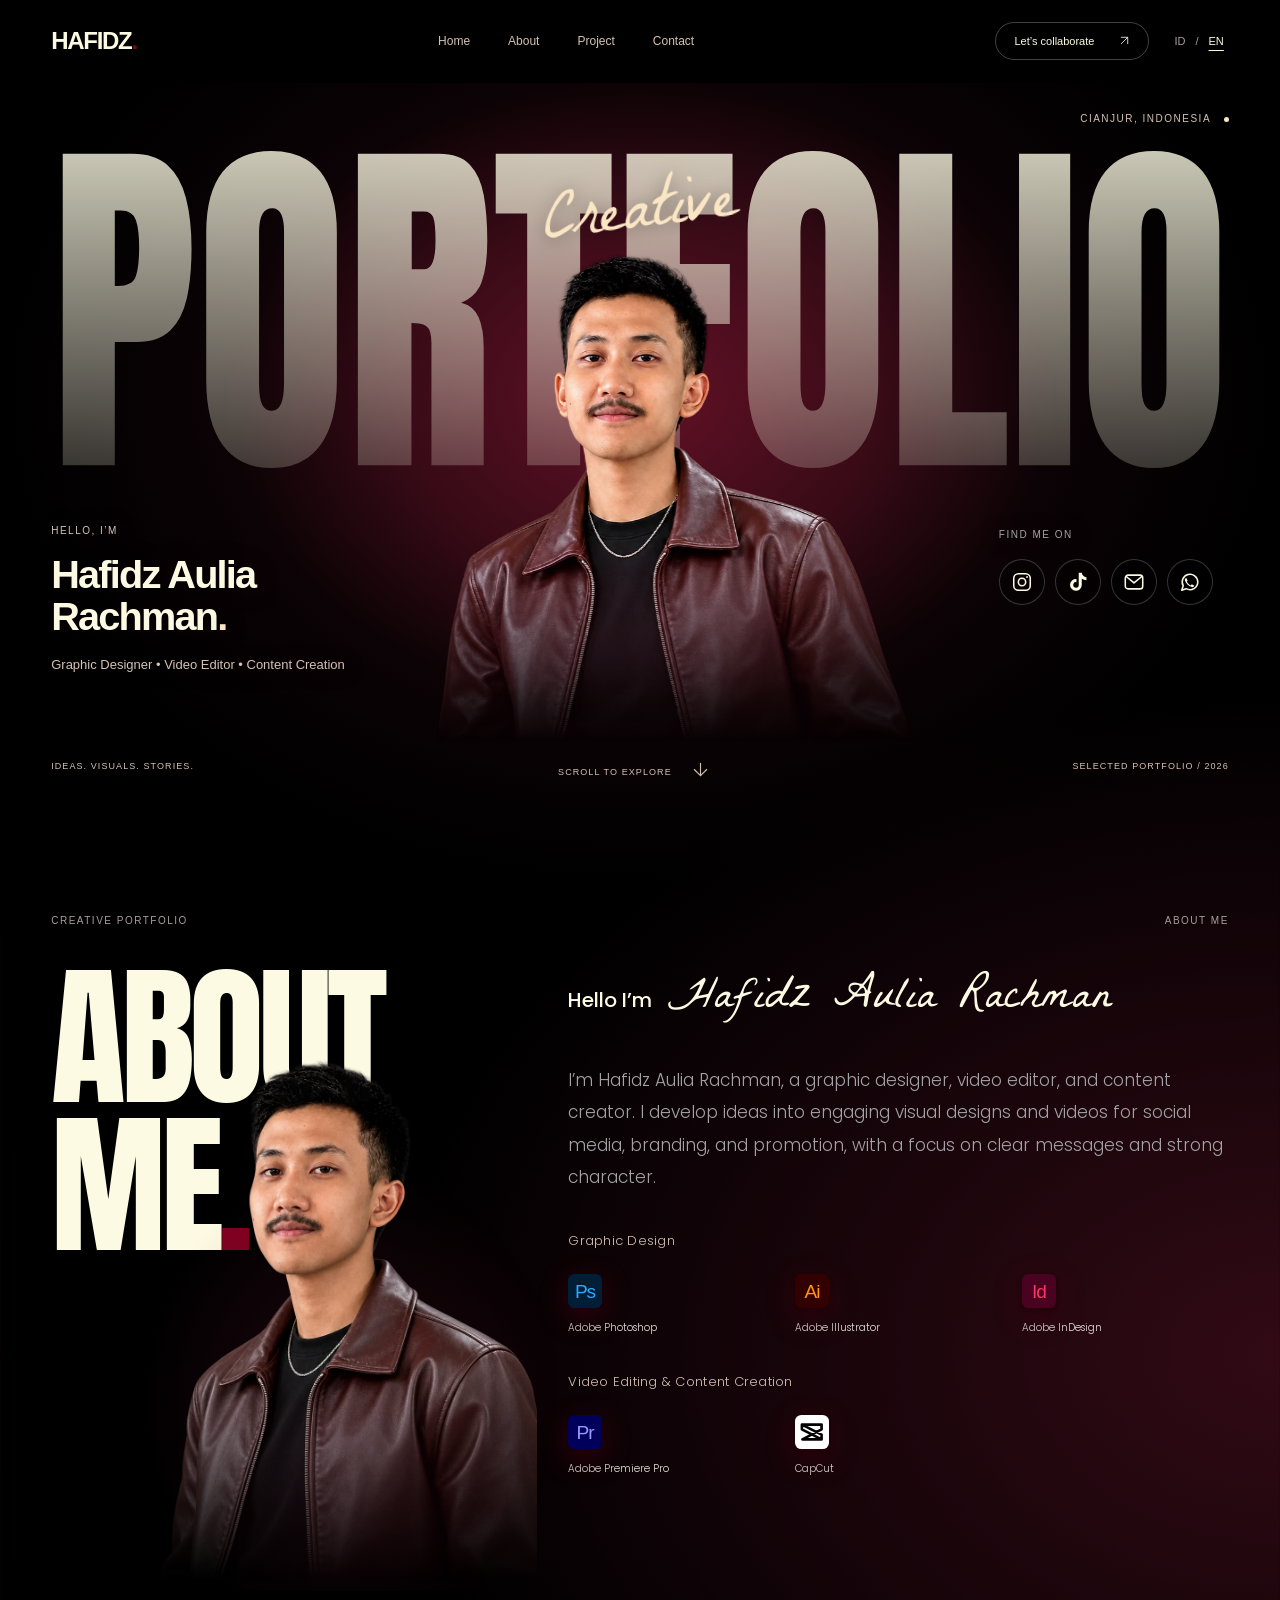
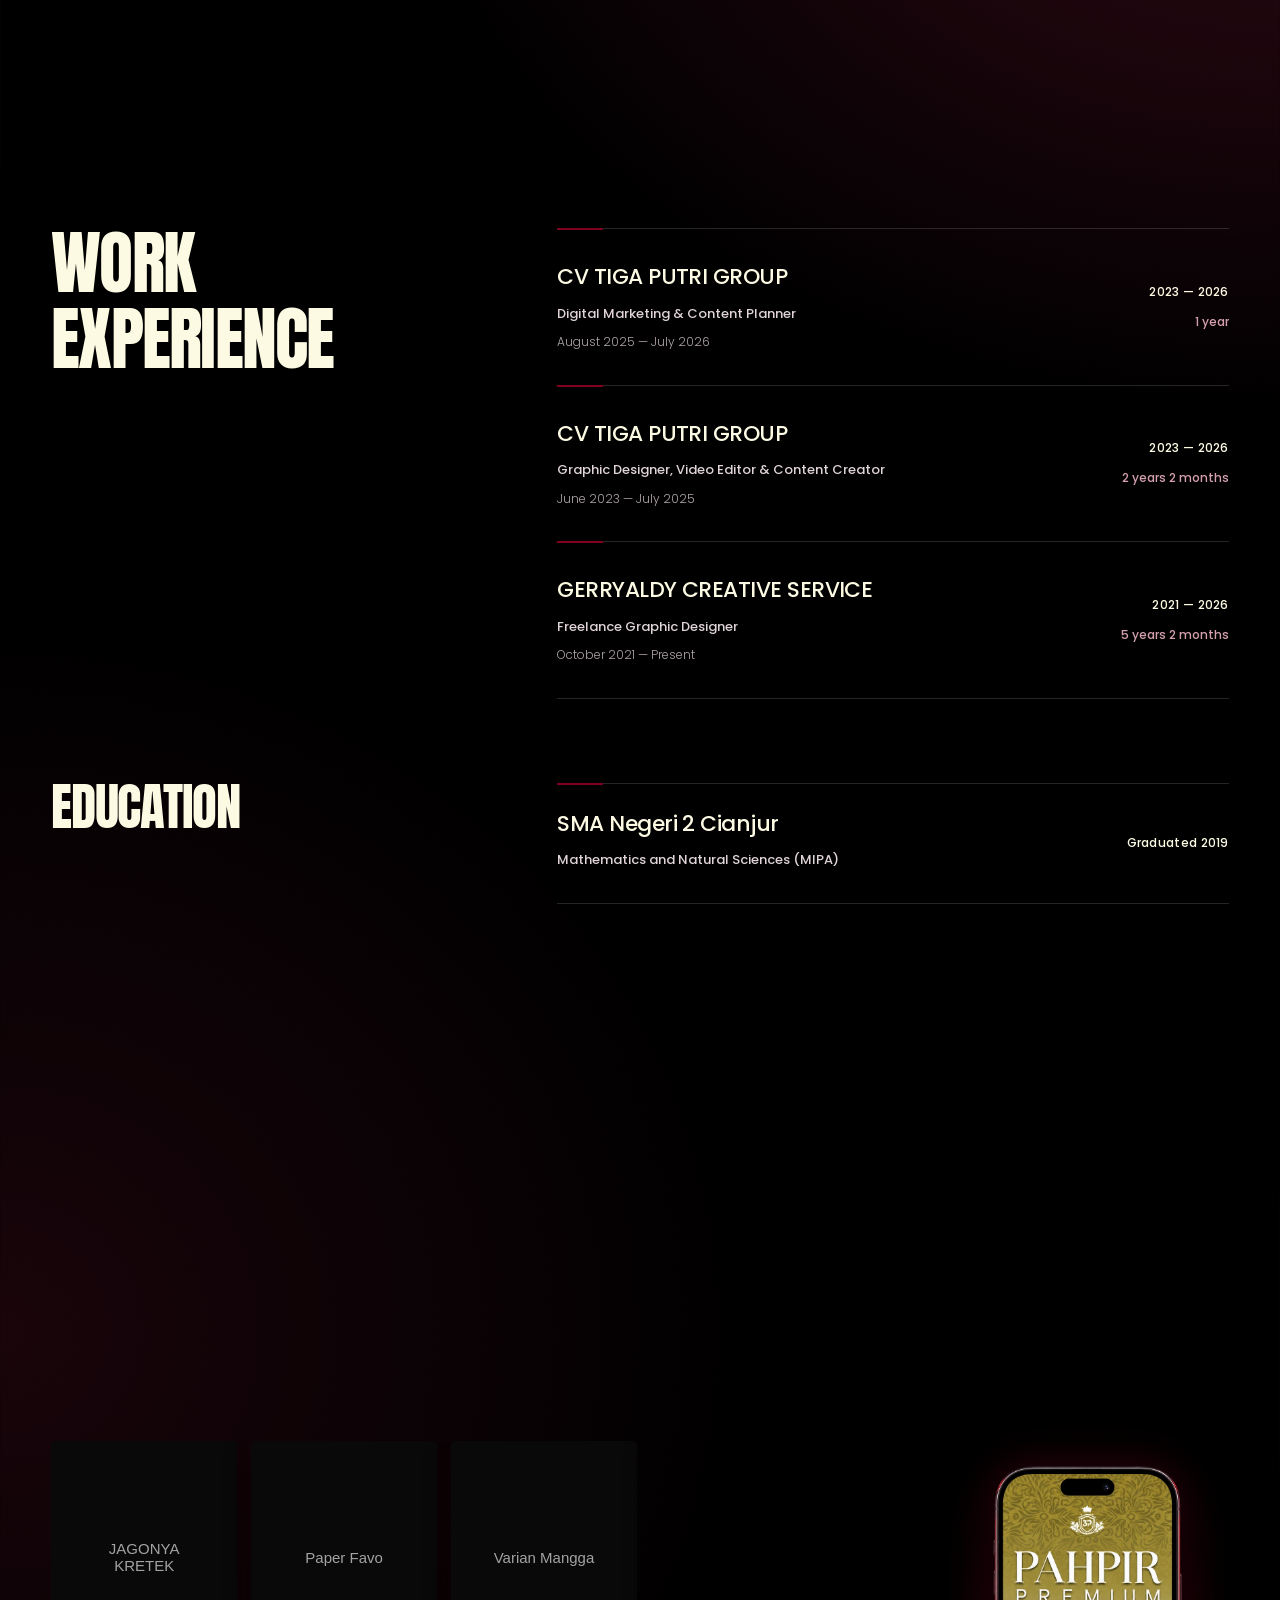
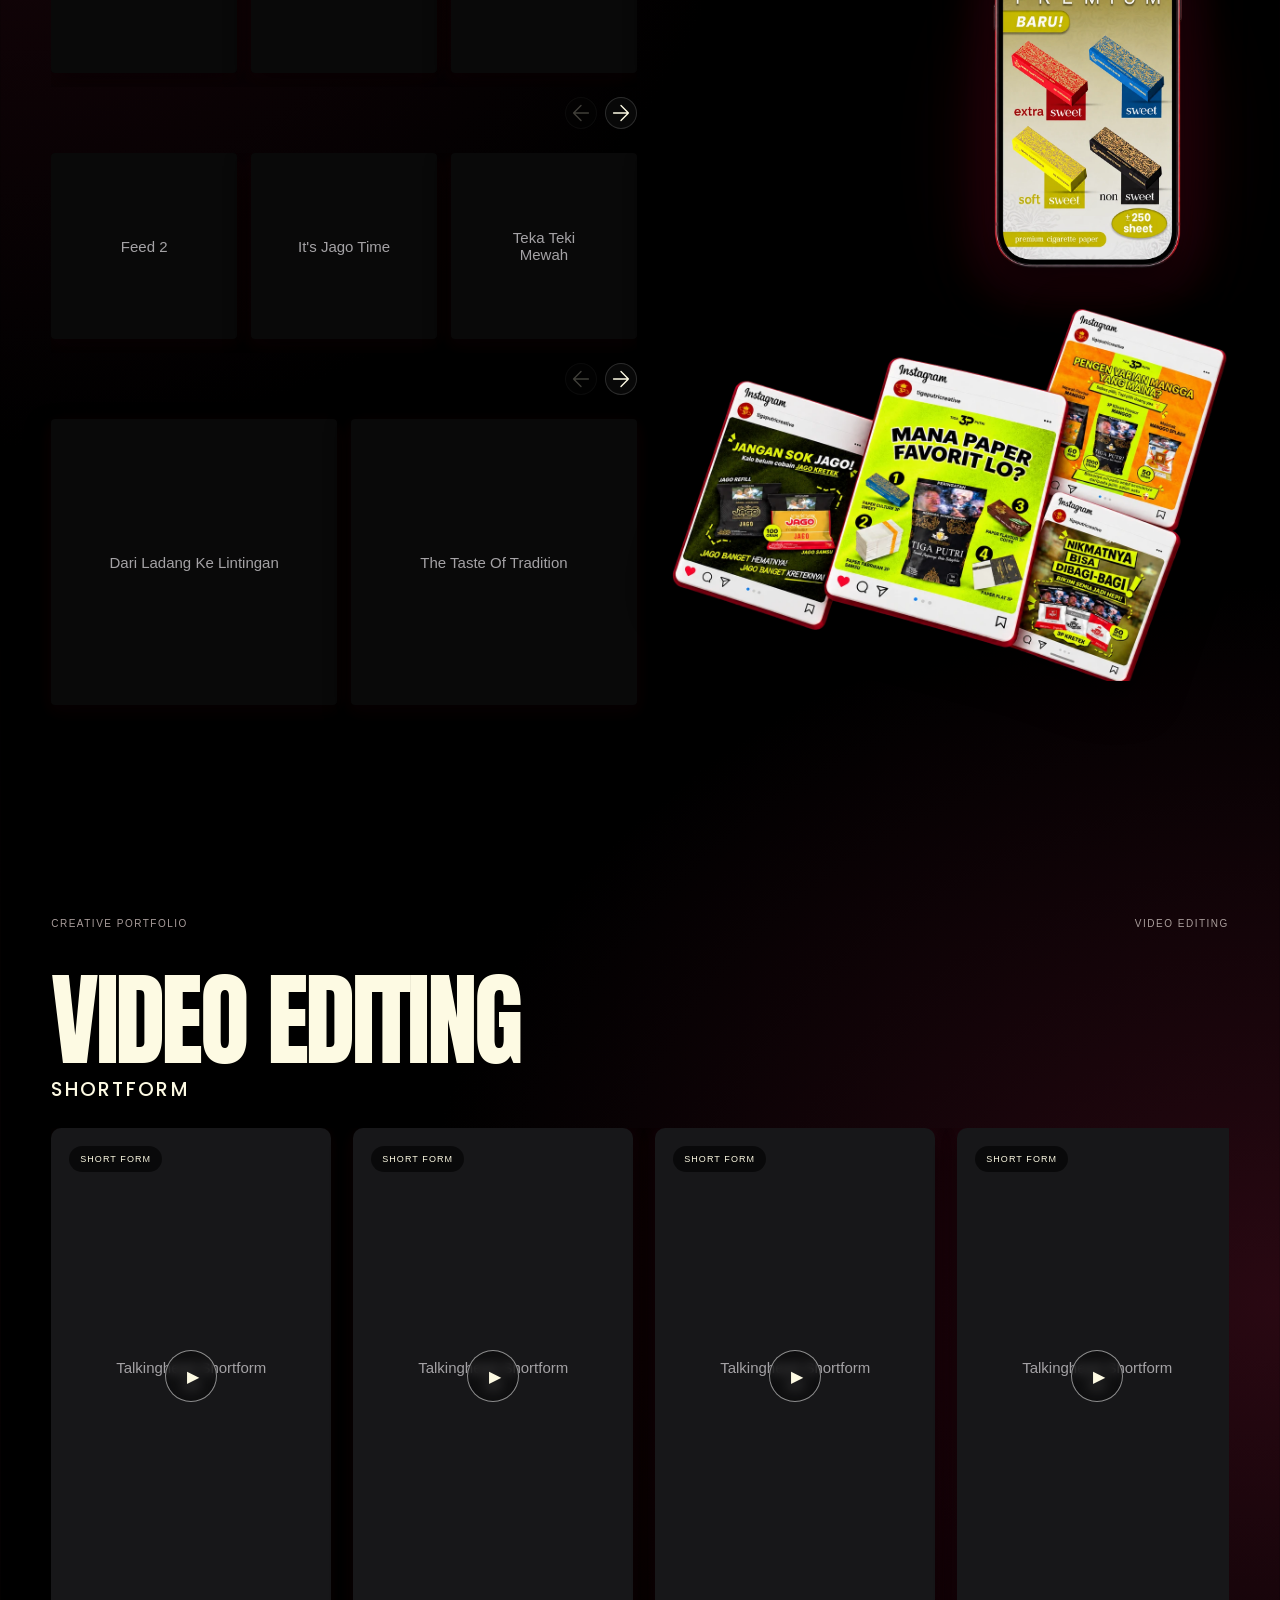
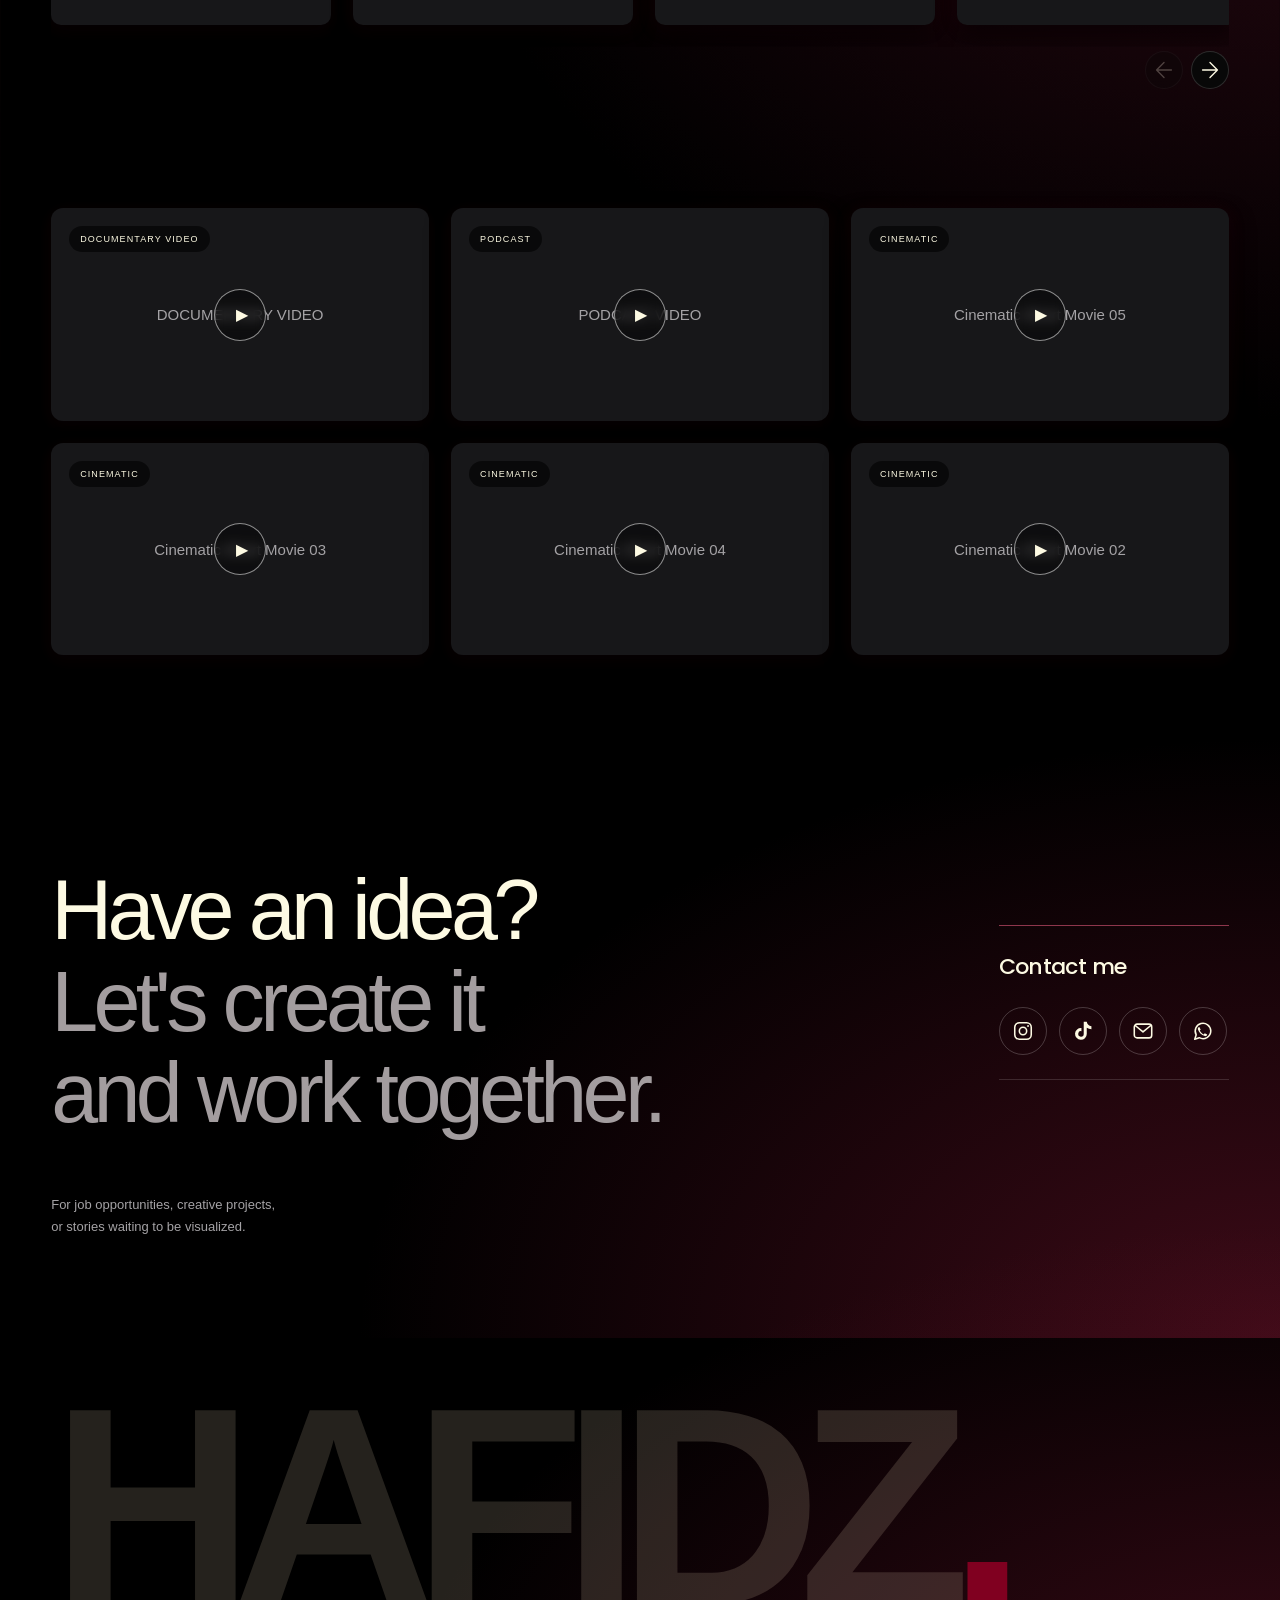
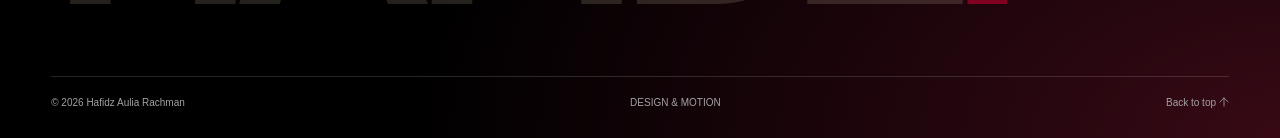
==== commit cb351e1a: "Prevent handwritten heading clipping and align About Me translation" ====
--- a/index.html
+++ b/index.html
@@ -8,8 +8,8 @@
 <link rel="preconnect" href="https://res.cloudinary.com">
 <link rel="preload" href="assets/fonts/anton.woff" as="font" type="font/woff" crossorigin>
 <link rel="preload" href="assets/fonts/allura-creative.woff" as="font" type="font/woff" crossorigin>
-<link rel="stylesheet" href="styles.css?v=unified-bilingual-20261010">
-<script src="projects.js?v=unified-bilingual-20261010" defer></script><script src="language.js?v=unified-bilingual-20261010" defer></script><script src="app.js?v=unified-bilingual-20261010" defer></script>
+<link rel="stylesheet" href="styles.css?v=script-copy-fix-20261010">
+<script src="projects.js?v=script-copy-fix-20261010" defer></script><script src="language.js?v=script-copy-fix-20261010" defer></script><script src="app.js?v=script-copy-fix-20261010" defer></script>
 </head>
 <body data-portfolio="design" data-collection="social-media">
 <a class="skip" href="#work">Langsung ke karya</a>
--- a/styles.css
+++ b/styles.css
@@ -393,3 +393,8 @@
 /* Restored alpha edges need no polygon clipping; fade only the lower torso. */
 .portrait{clip-path:none;mask-image:none;-webkit-mask-image:none}
 .portrait-wrap{mask-image:linear-gradient(#000 62%,transparent 100%);-webkit-mask-image:linear-gradient(#000 62%,transparent 100%)}
+
+/* Reserve space for the script font's high ascenders and rotated flourishes. */
+.creative-script{top:24px;line-height:1.5;padding:.18em .28em;white-space:nowrap}
+@media(max-width:1000px){.creative-script{top:22px}}
+@media(max-width:650px){.creative-script{top:18px}}
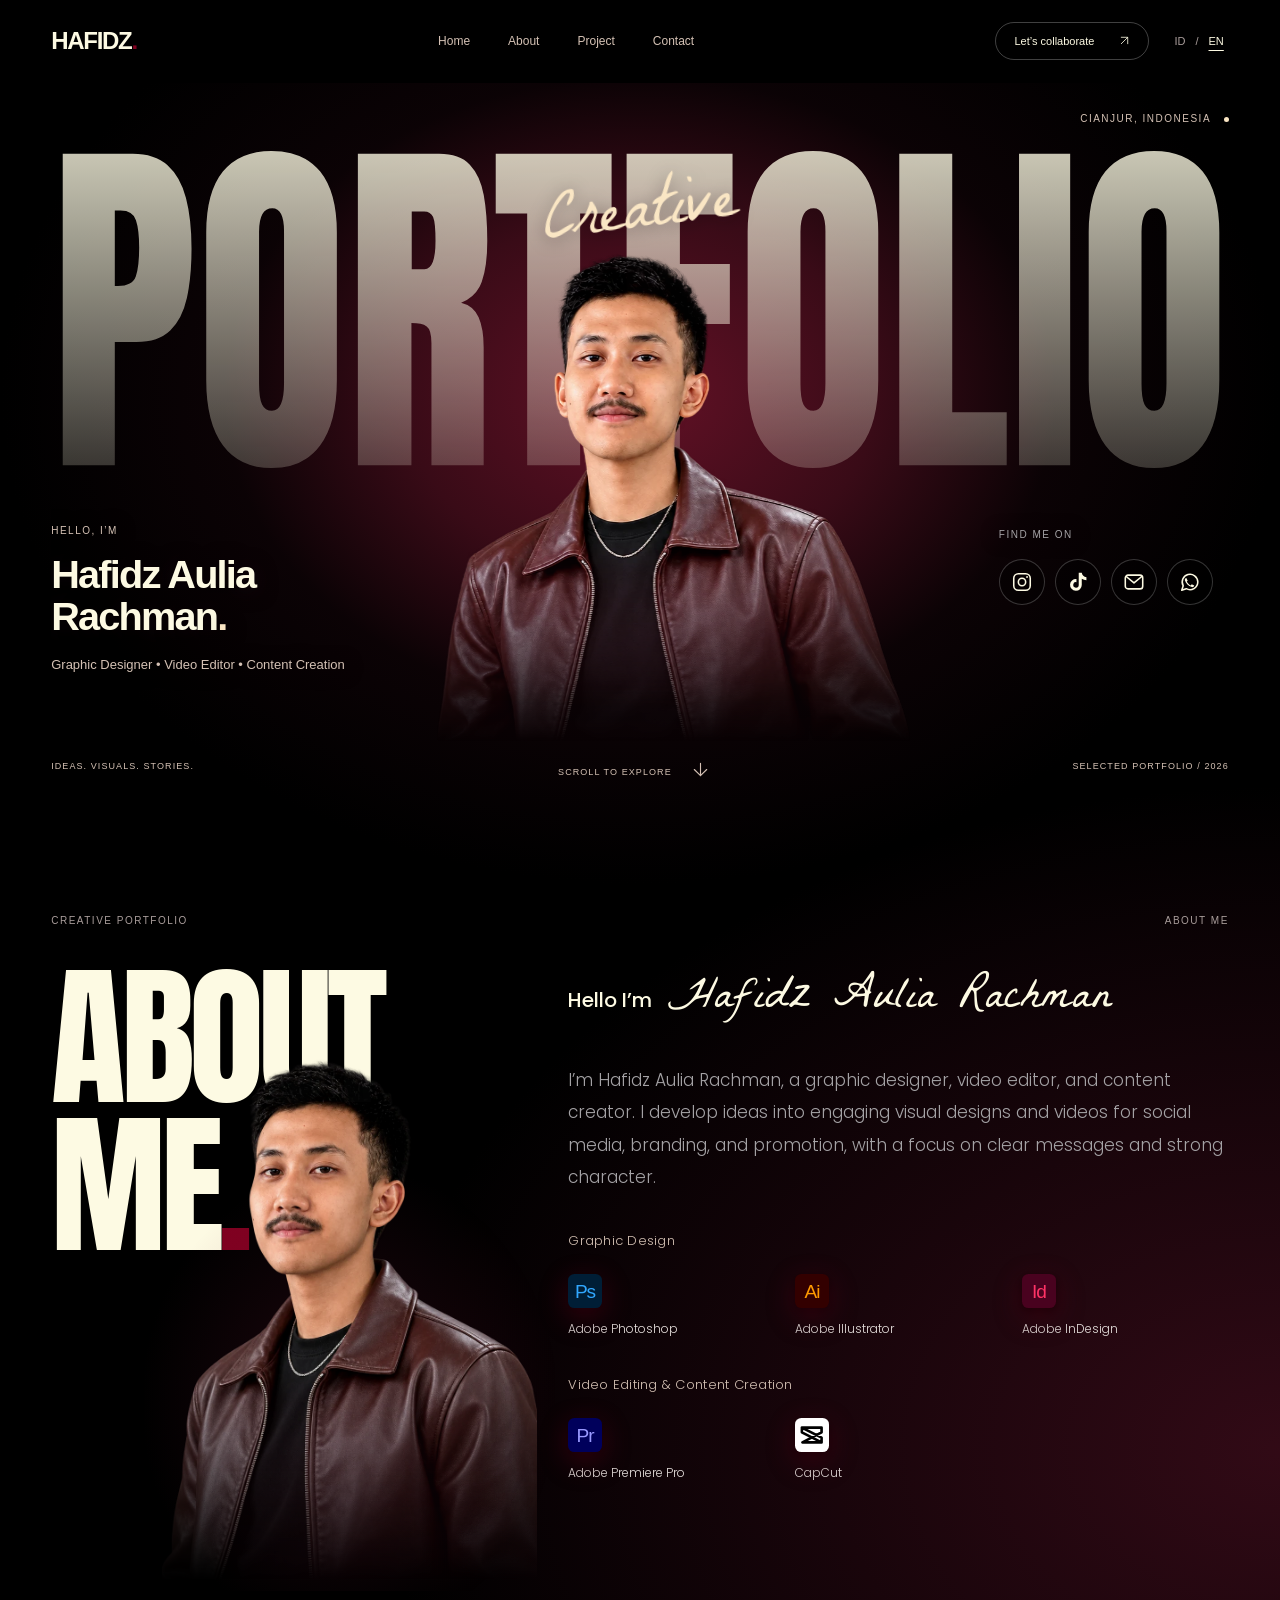
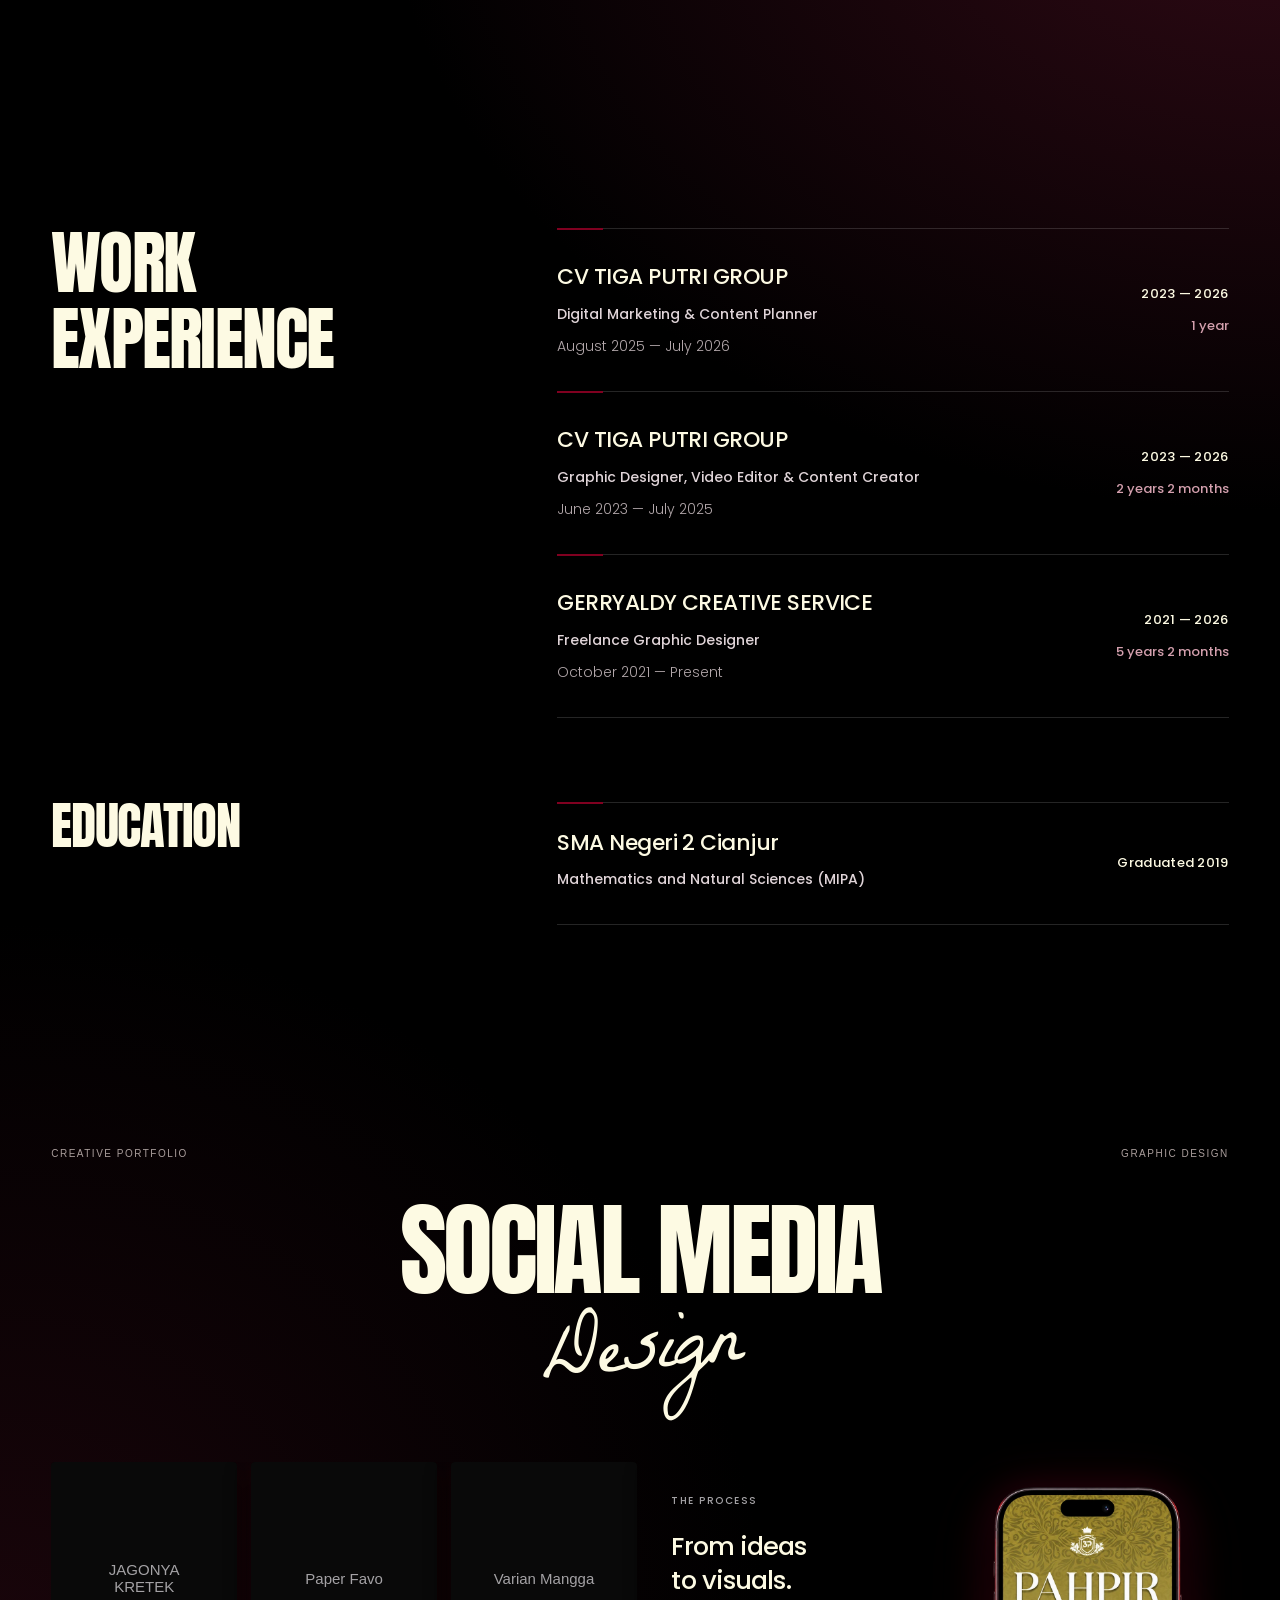
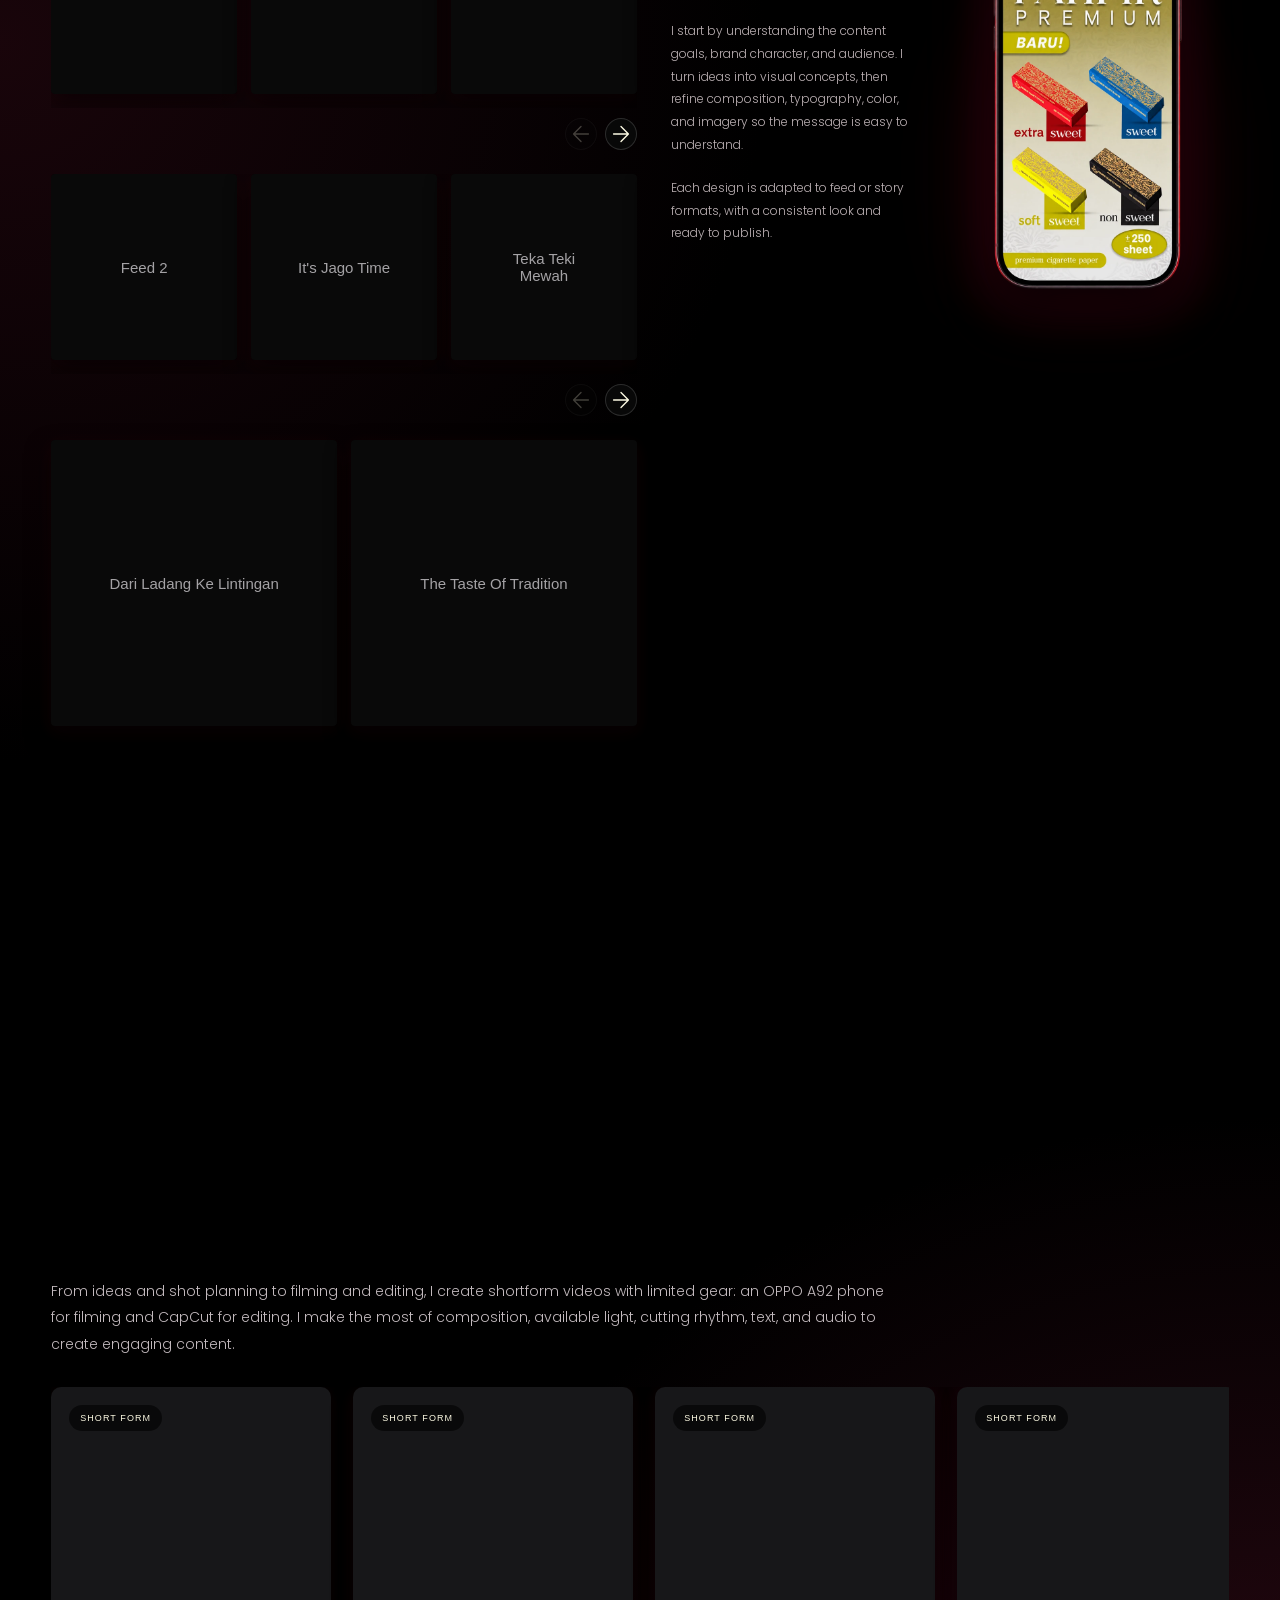
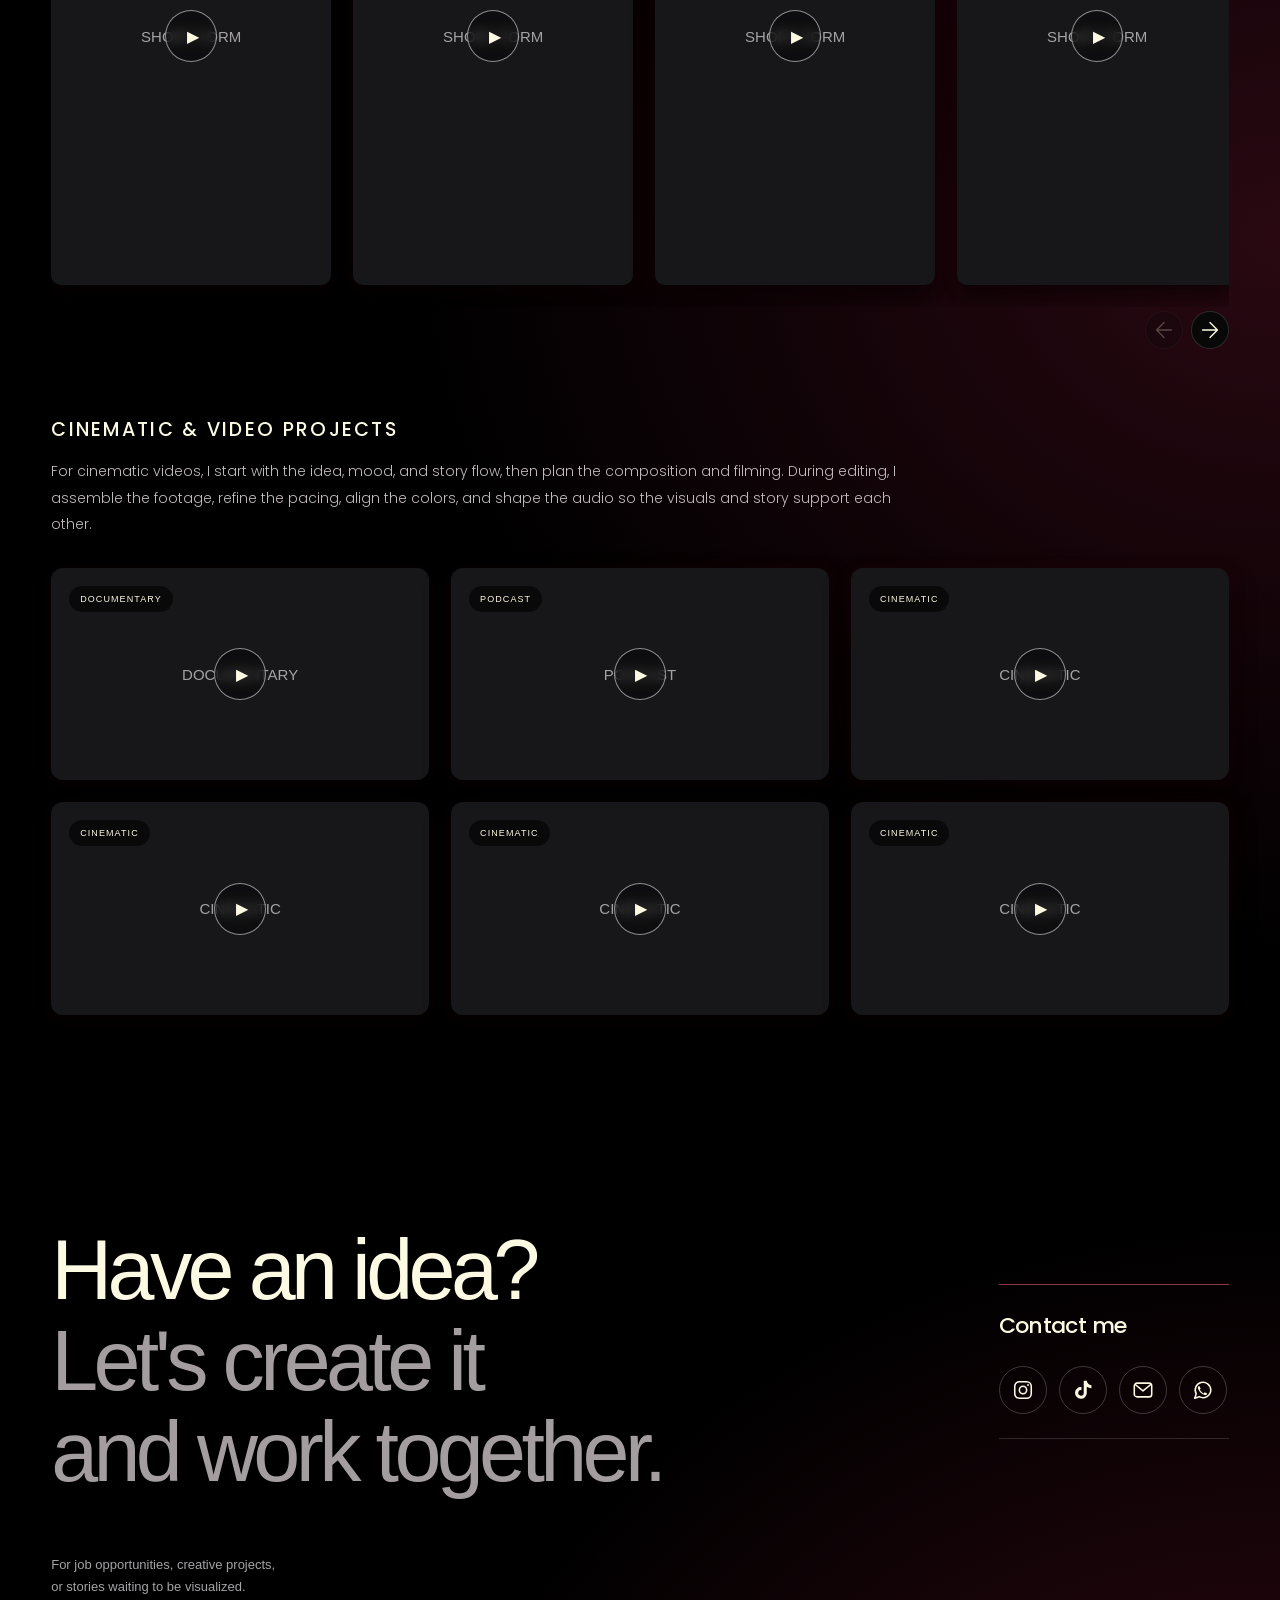
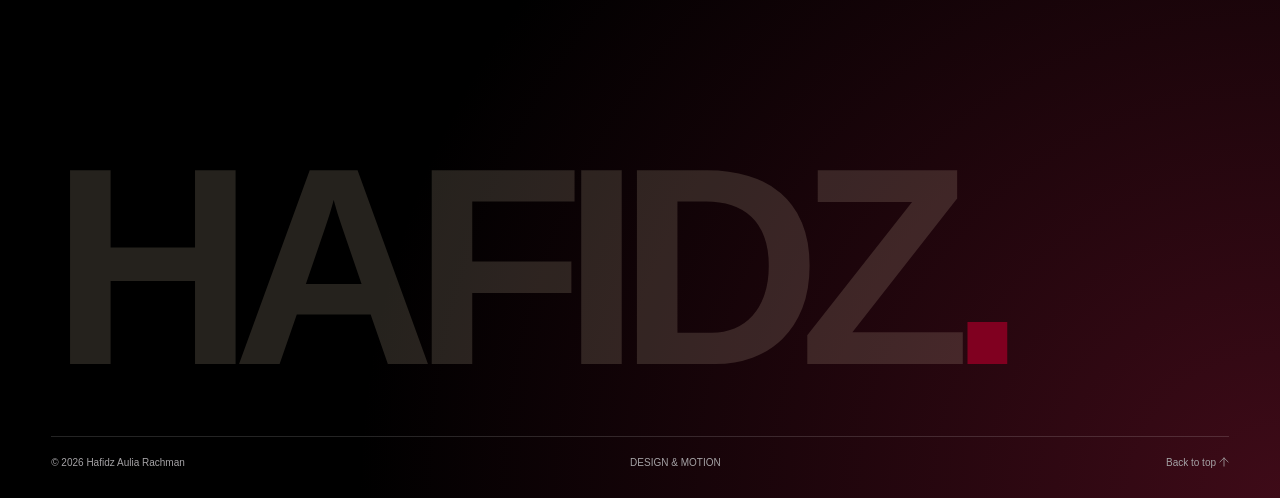
==== commit 07c7d512: "Polish continuous background and introduce video process copy with classification-only cards" ====
--- a/index.html
+++ b/index.html
@@ -8,8 +8,8 @@
 <link rel="preconnect" href="https://res.cloudinary.com">
 <link rel="preload" href="assets/fonts/anton.woff" as="font" type="font/woff" crossorigin>
 <link rel="preload" href="assets/fonts/allura-creative.woff" as="font" type="font/woff" crossorigin>
-<link rel="stylesheet" href="styles.css?v=script-copy-fix-20261010">
-<script src="projects.js?v=script-copy-fix-20261010" defer></script><script src="language.js?v=script-copy-fix-20261010" defer></script><script src="app.js?v=script-copy-fix-20261010" defer></script>
+<link rel="stylesheet" href="styles.css?v=video-process-20261010">
+<script src="projects.js?v=video-process-20261010" defer></script><script src="language.js?v=video-process-20261010" defer></script><script src="app.js?v=video-process-20261010" defer></script>
 </head>
 <body data-portfolio="design" data-collection="social-media">
 <a class="skip" href="#work">Langsung ke karya</a>
@@ -23,7 +23,7 @@
 <div class="portfolio-chapter"><section class="about section" id="about" aria-labelledby="about-heading"><div class="shell"><div class="section-top reveal"><span class="eyebrow">CREATIVE PORTFOLIO</span><span class="eyebrow">ABOUT ME</span></div><div class="about-grid"><div class="about-title-column"><h2 id="about-heading" class="reveal">ABOUT<br>ME<span>.</span></h2><figure class="about-seated reveal"><img src="assets/hafidz-about.webp" width="840" height="1260" alt="Hafidz Aulia Rachman dengan jaket burgundy dari sudut tiga perempat" loading="lazy" decoding="async"></figure></div><div class="about-copy reveal"><h3 class="about-greeting"><span class="greeting-intro">Hello I’m</span> <span class="greeting-name">Hafidz Aulia Rachman</span></h3><p>Saya Hafidz Aulia Rachman, desainer grafis, video editor, dan kreator konten. Saya mengembangkan ide menjadi desain visual dan video yang menarik untuk kebutuhan media sosial, branding, dan promosi, dengan fokus pada pesan yang jelas dan karakter yang kuat.</p><div class="software-groups"><div class="software-group"><h3 class="software-design-heading">Desain Grafis</h3><ul class="software-list"><li class="software-card"><img src="assets/software/photoshop.svg" width="48" height="48" alt="" loading="lazy"><span>Adobe Photoshop</span></li><li class="software-card"><img src="assets/software/illustrator.svg" width="48" height="48" alt="" loading="lazy"><span>Adobe Illustrator</span></li><li class="software-card"><img src="assets/software/indesign.svg" width="48" height="48" alt="" loading="lazy"><span>Adobe InDesign</span></li></ul></div><div class="software-group"><h3>Video Editing &amp; Content Creation</h3><ul class="software-list"><li class="software-card"><img src="assets/software/premiere-pro.svg" width="48" height="48" alt="" loading="lazy"><span>Adobe Premiere Pro</span></li><li class="software-card"><img src="assets/software/capcut.svg" width="48" height="48" alt="" loading="lazy"><span>CapCut</span></li></ul></div></div></div></div></div></section>
 <section class="experience section shell" id="experience" aria-labelledby="experience-heading"><div class="experience-layout"><h2 id="experience-heading" class="reveal">WORK<br>EXPERIENCE</h2><ol class="experience-list"><li class="experience-entry reveal"><div class="experience-place"><h3>CV TIGA PUTRI GROUP</h3><p class="experience-role">Digital Marketing &amp; Content Planner</p><p id="experience-marketing-period"><time datetime="2025-08">Agustus 2025</time> — <time datetime="2026-07">Juli 2026</time></p></div><div class="experience-meta"><span class="experience-company-years">2023 — 2026</span><span id="experience-marketing-duration" class="experience-duration">1 tahun</span></div></li><li class="experience-entry reveal"><div class="experience-place"><h3>CV TIGA PUTRI GROUP</h3><p class="experience-role">Graphic Designer, Video Editor &amp; Content Creator</p><p id="experience-creative-period"><time datetime="2023-06">Juni 2023</time> — <time datetime="2025-07">Juli 2025</time></p></div><div class="experience-meta"><span class="experience-company-years">2023 — 2026</span><span id="experience-creative-duration" class="experience-duration">2 tahun 2 bulan</span></div></li><li class="experience-entry reveal"><div class="experience-place"><h3>GERRYALDY CREATIVE SERVICE</h3><p id="experience-freelance-role" class="experience-role">Freelancer Desain Grafis</p><p id="experience-freelance-period"><time datetime="2021-10">Oktober 2021</time> — Sekarang</p></div><div class="experience-meta"><span class="experience-company-years">2021 — 2026</span><span id="freelance-duration" class="experience-duration">5 tahun</span></div></li></ol></div><div class="experience-layout education-layout"><h2 id="education-heading" class="reveal">PENDIDIKAN</h2><div class="experience-list"><div class="experience-entry reveal"><div class="experience-place"><h3>SMA Negeri 2 Cianjur</h3><p id="education-major" class="experience-role">Jurusan MIPA</p></div><span id="education-year" class="experience-company-years">Lulus 2019</span></div></div></div></section>
 <section class="work section shell design-showcase social-sketch" id="work" aria-labelledby="work-heading"><div class="section-top reveal"><span class="eyebrow">CREATIVE PORTOFOLIO</span><span class="eyebrow">GRAPHIC DESIGN</span></div><div class="work-heading reveal"><h2 id="work-heading" class="social-media-heading"><span class="social-media-title">SOCIAL MEDIA</span><span class="social-media-script">Design</span></h2></div><p id="result-status" class="sr-only" role="status" aria-live="polite"></p><div class="social-design-layout"><div id="projects" class="projects feed-grid" aria-label="Galeri desain feed"></div><div class="social-design-details"><aside class="design-process reveal"><span class="eyebrow">THE PROCESS</span><h3>Dari ide<br>jadi visual.</h3><p>Saya mulai dengan memahami tujuan konten, karakter brand, dan audiens. Ide kemudian dikembangkan menjadi konsep visual, lalu dirapikan melalui komposisi, tipografi, warna, dan pemilihan gambar agar pesan mudah dipahami.</p><p>Setiap desain disesuaikan dengan format feed atau story, dengan tampilan yang konsisten dan siap dipublikasikan.</p></aside><div id="story-projects" class="story-mockups" aria-label="Desain story dalam mockup ponsel"></div><div id="social-composition-host"></div></div></div><noscript><p>Aktifkan JavaScript untuk membuka galeri interaktif.</p></noscript></section>
-</div><section class="work section shell video-showcase" id="video-work" aria-labelledby="video-heading"><div class="section-top reveal"><span class="eyebrow">CREATIVE PORTOFOLIO</span><span class="eyebrow">VIDEO EDITING</span></div><div class="video-heading reveal"><h2 id="video-heading" class="video-main-heading">VIDEO EDITING</h2></div><p id="video-result-status" class="sr-only" role="status" aria-live="polite"></p><section class="shortform-section" aria-labelledby="shortform-heading"><h3 id="shortform-heading" class="video-category-heading reveal">SHORTFORM</h3><div id="video-shortform-carousel"><div id="video-projects" class="projects shortform-track" role="group" aria-label="Galeri video shortform"></div></div></section><section class="other-video-section" aria-labelledby="other-video-heading"><h3 id="other-video-heading" class="video-category-heading reveal">CINEMATIC &amp; VIDEO PROJECTS</h3><div id="video-other-projects" class="projects other-video-grid"></div></section><noscript><p>Aktifkan JavaScript untuk membuka galeri interaktif.</p></noscript></section>
+</div><section class="work section shell video-showcase" id="video-work" aria-labelledby="video-heading"><div class="section-top reveal"><span class="eyebrow">CREATIVE PORTOFOLIO</span><span class="eyebrow">VIDEO EDITING</span></div><div class="video-heading reveal"><h2 id="video-heading" class="video-main-heading">VIDEO EDITING</h2></div><p class="video-process-intro reveal">Saya mengembangkan ide menjadi konsep visual, menyusun alur cerita, lalu mengolah footage melalui editing, ritme, warna, dan audio agar pesan tersampaikan dengan jelas dan videonya terasa utuh.</p><p id="video-result-status" class="sr-only" role="status" aria-live="polite"></p><section class="shortform-section" aria-labelledby="shortform-heading"><h3 id="shortform-heading" class="video-category-heading reveal">SHORTFORM</h3><p class="shortform-description video-category-description reveal">Dari ide dan perencanaan shot sampai take dan editing, saya mengerjakan video pendek dengan gear yang terbatas: HP OPPO A92 untuk pengambilan gambar dan CapCut untuk editing. Saya memaksimalkan komposisi, cahaya yang tersedia, ritme potongan, teks, dan audio untuk menghasilkan konten yang menarik.</p><div id="video-shortform-carousel"><div id="video-projects" class="projects shortform-track" role="group" aria-label="Galeri video shortform"></div></div></section><section class="other-video-section" aria-labelledby="other-video-heading"><h3 id="other-video-heading" class="video-category-heading reveal">CINEMATIC &amp; VIDEO PROJECTS</h3><p class="cinematic-description video-category-description reveal">Untuk video sinematik, saya mulai dari ide, suasana, dan alur cerita, lalu merencanakan komposisi serta pengambilan gambar. Pada tahap editing, saya merangkai footage, mengatur ritme, menyelaraskan warna, dan mengolah audio agar visual dan cerita saling mendukung.</p><div id="video-other-projects" class="projects other-video-grid"></div></section><noscript><p>Aktifkan JavaScript untuk membuka galeri interaktif.</p></noscript></section>
 <section class="contact section shell" id="contact" aria-labelledby="contact-heading"><div class="contact-body reveal"><h2 id="contact-heading">Have an idea?<br><span>Let's create it<br>and work together.</span></h2><div class="contact-connect"><h3>Contact me</h3><div class="social-icons contact-social"><a class="social-link" href="https://www.instagram.com/hafidzauliarachman/" target="_blank" rel="noopener noreferrer" aria-label="Instagram" title="Instagram"><svg viewBox="0 0 24 24" fill="none" aria-hidden="true"><rect x="3" y="3" width="18" height="18" rx="5" stroke="currentColor" stroke-width="1.7"/><circle cx="12" cy="12" r="4" stroke="currentColor" stroke-width="1.7"/><circle cx="17.5" cy="6.5" r="1" fill="currentColor"/></svg></a><a class="social-link" href="https://www.tiktok.com/@aabasee" target="_blank" rel="noopener noreferrer" aria-label="TikTok" title="TikTok"><svg viewBox="0 0 24 24" fill="currentColor" aria-hidden="true"><path d="M16.1 2h-3.3v13.2a3 3 0 1 1-2.5-3V8.8a6.4 6.4 0 1 0 5.8 6.4V8.5a9.1 9.1 0 0 0 5.1 1.6V6.8A5.8 5.8 0 0 1 16.1 2Z"/></svg></a><a class="social-link" href="mailto:auliarachman3113@gmail.com" target="_blank" rel="noopener noreferrer" aria-label="Email" title="Email"><svg viewBox="0 0 24 24" fill="none" aria-hidden="true"><rect x="2.5" y="4.5" width="19" height="15" rx="3" stroke="currentColor" stroke-width="1.7"/><path d="m3.5 6 8.5 7 8.5-7" stroke="currentColor" stroke-width="1.7" stroke-linecap="round" stroke-linejoin="round"/></svg></a><a class="social-link" href="https://wa.me/6285717937970" target="_blank" rel="noopener noreferrer" aria-label="WhatsApp" title="WhatsApp"><svg viewBox="0 0 24 24" fill="none" aria-hidden="true"><path d="M20.5 11.8a8.5 8.5 0 0 1-12.6 7.5L3 21l1.6-4.8a8.5 8.5 0 1 1 15.9-4.4Z" stroke="currentColor" stroke-width="1.7" stroke-linejoin="round"/><path d="m8 7.5 1.5 3-1 1c1 2 2.3 3.3 4.3 4.2l1.1-1.2 2.7 1.3c-.3 1.6-1.5 2-2.6 1.7-3.9-1.2-6.5-3.9-7.5-7.1-.5-1.5.2-2.5 1.5-2.9Z" fill="currentColor"/></svg></a></div></div></div><div class="contact-bottom reveal"><p>Untuk peluang kerja, proyek kreatif,<br>atau cerita yang perlu divisualkan.</p></div></section>
 </main>
 <footer class="shell"><div class="footer-word" aria-hidden="true">HAFIDZ<span>.</span></div><div class="footer-bottom"><span>© <span id="year">2026</span> Hafidz Aulia Rachman</span><span>DESIGN &amp; MOTION</span><a href="#top">Kembali ke atas <svg class="ui-arrow" viewBox="0 0 24 24" fill="none" stroke="currentColor" stroke-width="1.8" stroke-linecap="round" stroke-linejoin="round" aria-hidden="true" focusable="false"><path transform="rotate(315 12 12)" d="M5 19 19 5M5 5h14v14"/></svg></a></div></footer>
--- a/styles.css
+++ b/styles.css
@@ -398,3 +398,16 @@
 .creative-script{top:24px;line-height:1.5;padding:.18em .28em;white-space:nowrap}
 @media(max-width:1000px){.creative-script{top:22px}}
 @media(max-width:650px){.creative-script{top:18px}}
+
+/* A single background includes the footer; no separate gradient rectangles. */
+html{overflow-x:clip}
+body{background-color:#000;background-image:radial-gradient(ellipse 90% 850px at 100% 21%,#4f1023a0,transparent 78%),radial-gradient(ellipse 75% 900px at 0% 47%,#390b1870,transparent 80%),radial-gradient(ellipse 85% 900px at 100% 73%,#4f102385,transparent 80%),radial-gradient(ellipse 90% 1100px at 100% 100%,#631126a0,transparent 80%);background-repeat:no-repeat}
+main::before,footer::before{content:none}
+.video-showcase .video-heading,.video-showcase .work-heading{display:flex;justify-content:center;align-items:center;text-align:center;width:100%;margin-bottom:24px}
+.video-process-intro{max-width:780px;margin:0 auto 58px;text-align:center;font-family:Poppins,Arial,sans-serif;font-weight:300;font-size:15px;line-height:1.9;color:#c2b9bd}
+.video-category-heading{margin-bottom:14px}
+.video-category-description{max-width:850px;margin:0 0 30px;font-family:Poppins,Arial,sans-serif;font-weight:300;font-size:14px;line-height:1.9;color:#c2b9bd}
+.software-card span{font-size:12px;line-height:1.5}
+.experience-place p{font-size:14px!important;line-height:1.8}
+.experience-company-years,.experience-duration{font-size:13px!important}
+@media(max-width:650px){body{background-image:radial-gradient(ellipse 150% 900px at 100% 18%,#4f102385,transparent 80%),radial-gradient(ellipse 140% 900px at 0% 44%,#390b1870,transparent 80%),radial-gradient(ellipse 140% 1000px at 100% 72%,#4f102375,transparent 80%),radial-gradient(ellipse 150% 1100px at 100% 100%,#63112690,transparent 80%)}.video-process-intro{font-size:13px;margin-bottom:40px}.video-category-description{font-size:13px;margin-bottom:24px}.software-card span{font-size:11px}.experience-place p{font-size:12px!important}.experience-company-years,.experience-duration{font-size:12px!important}}
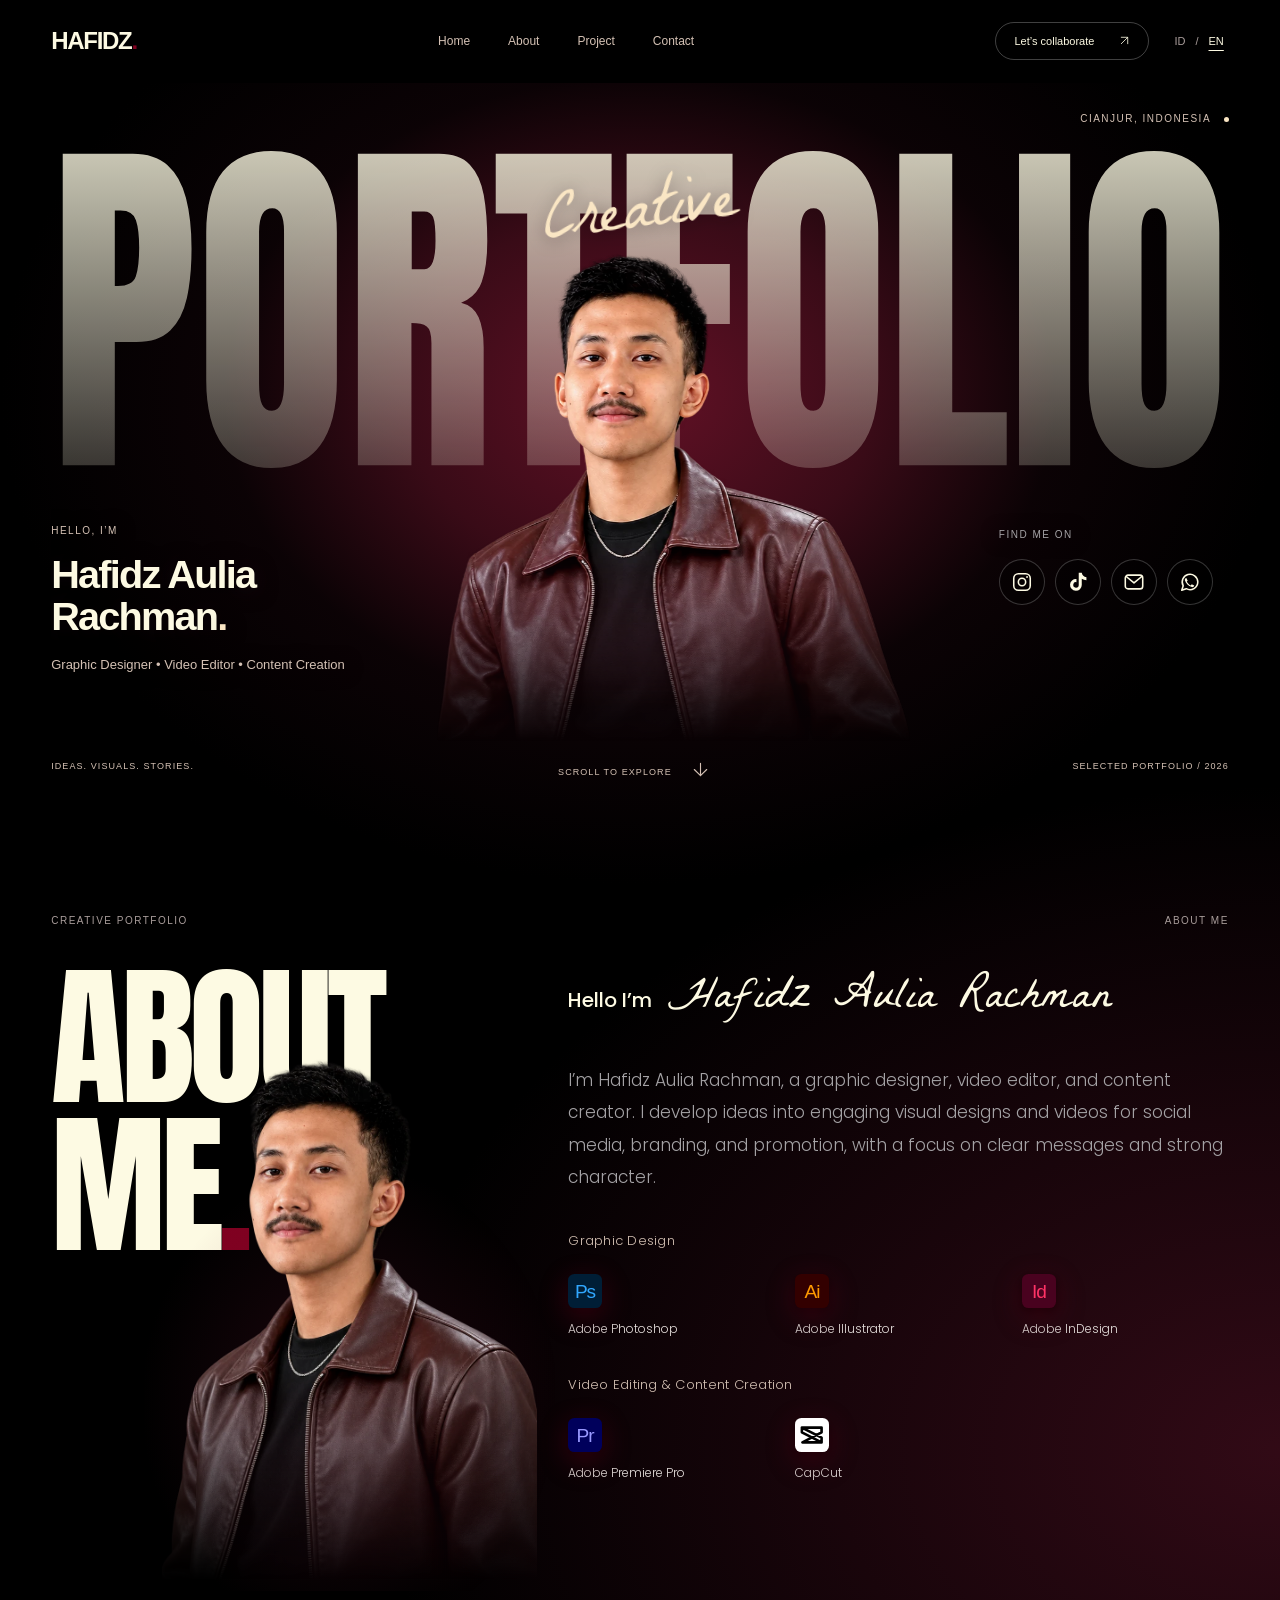
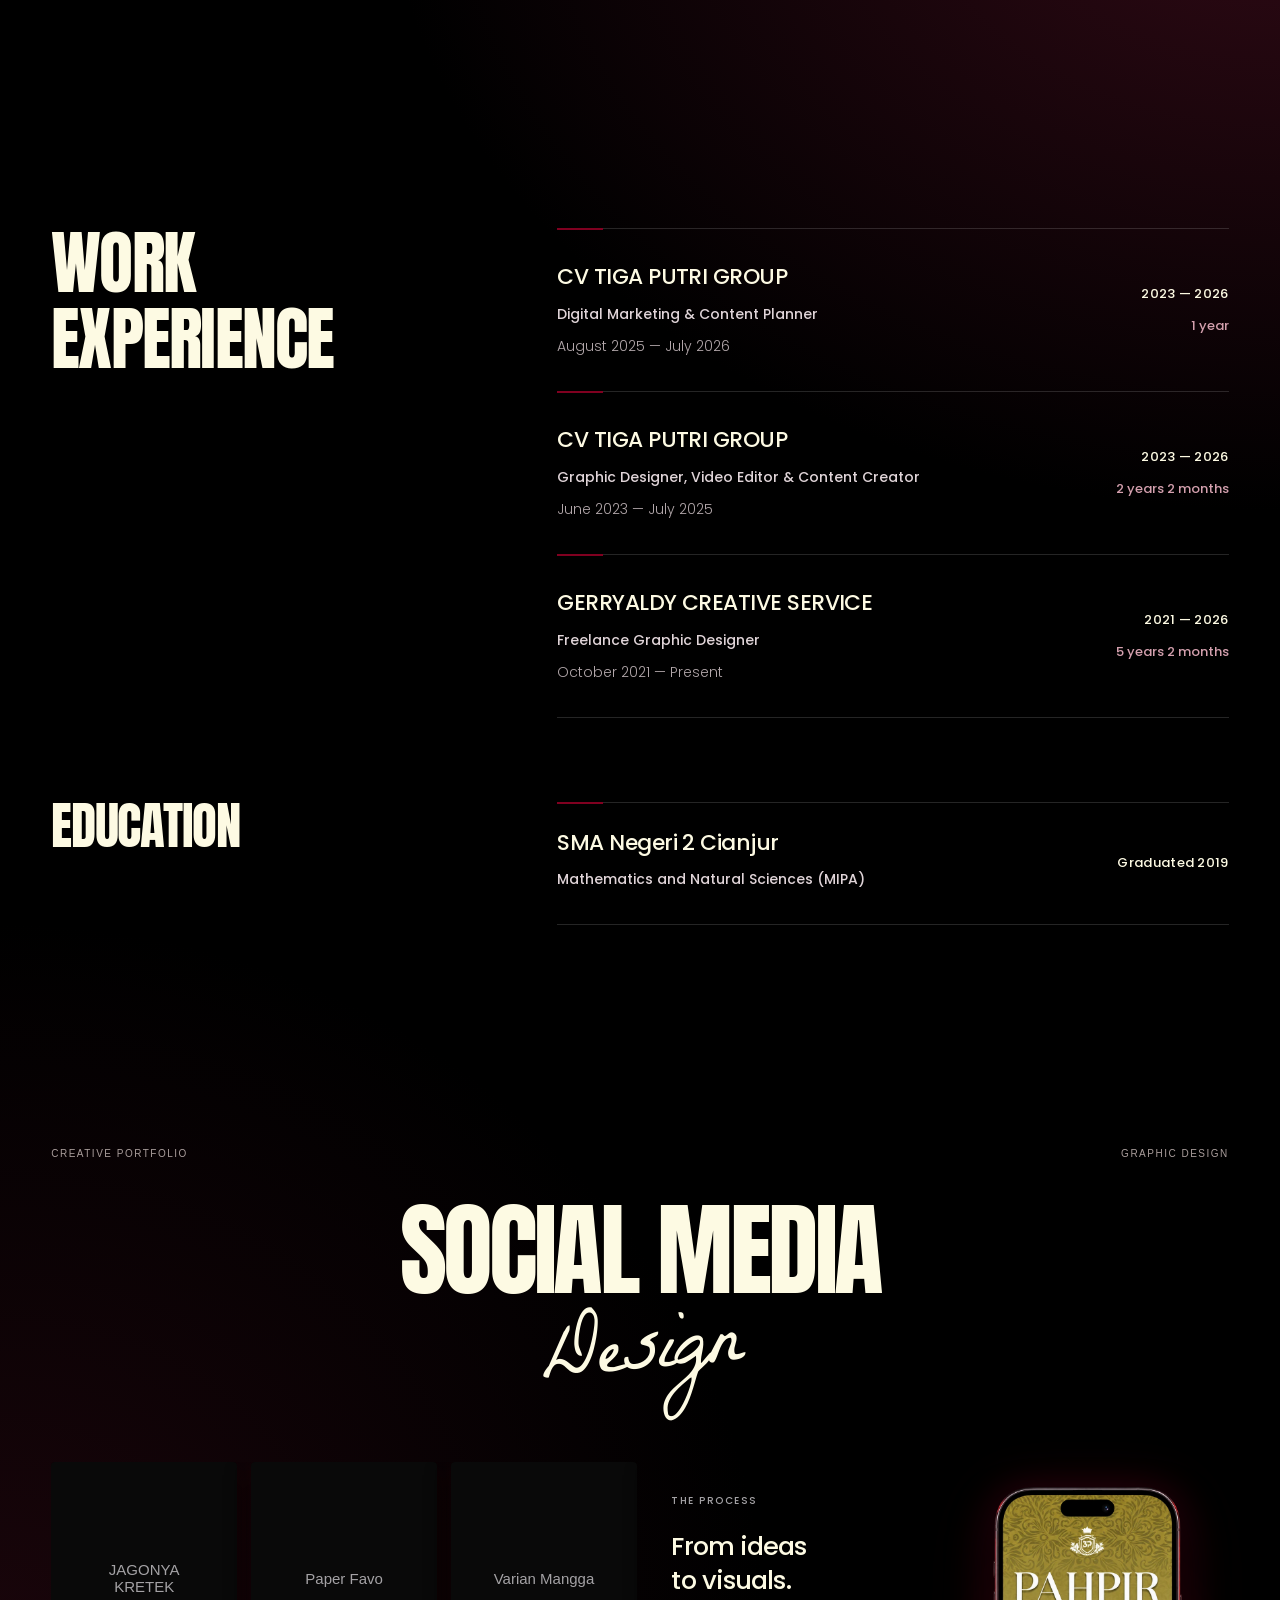
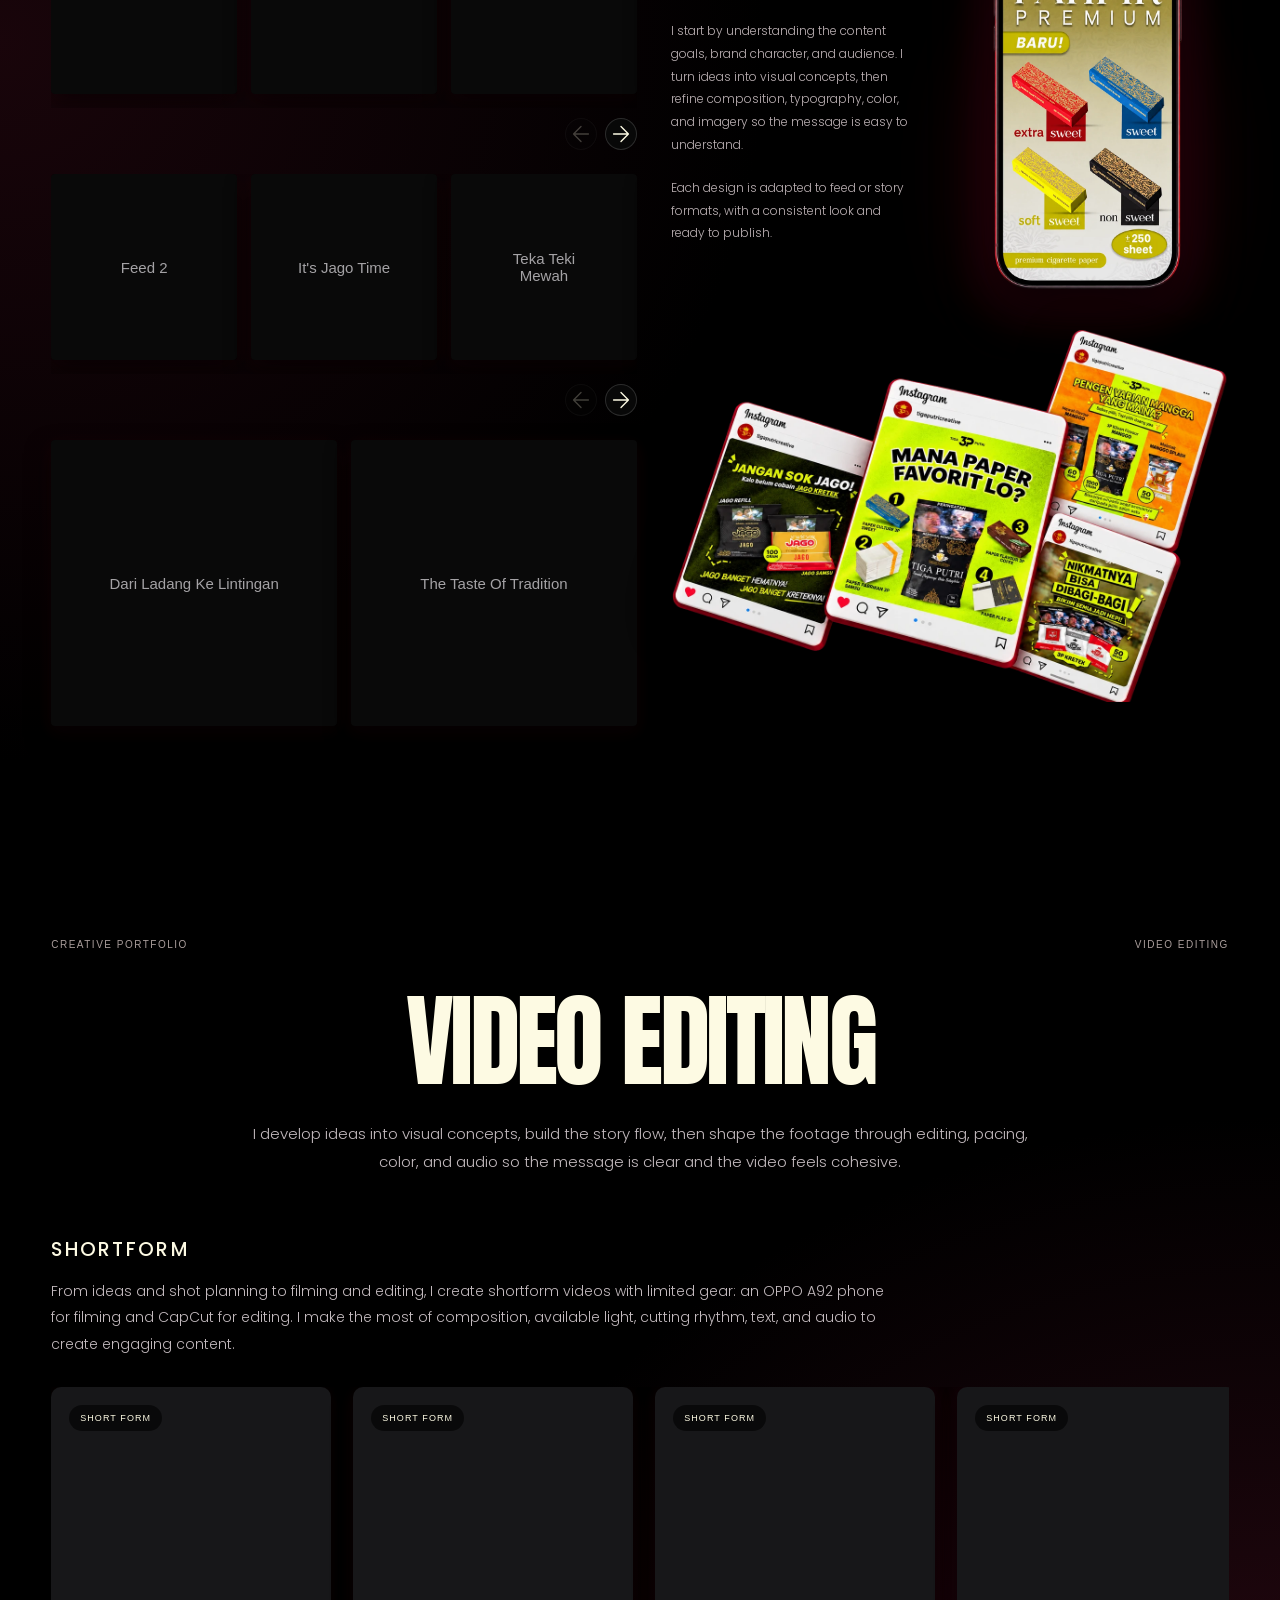
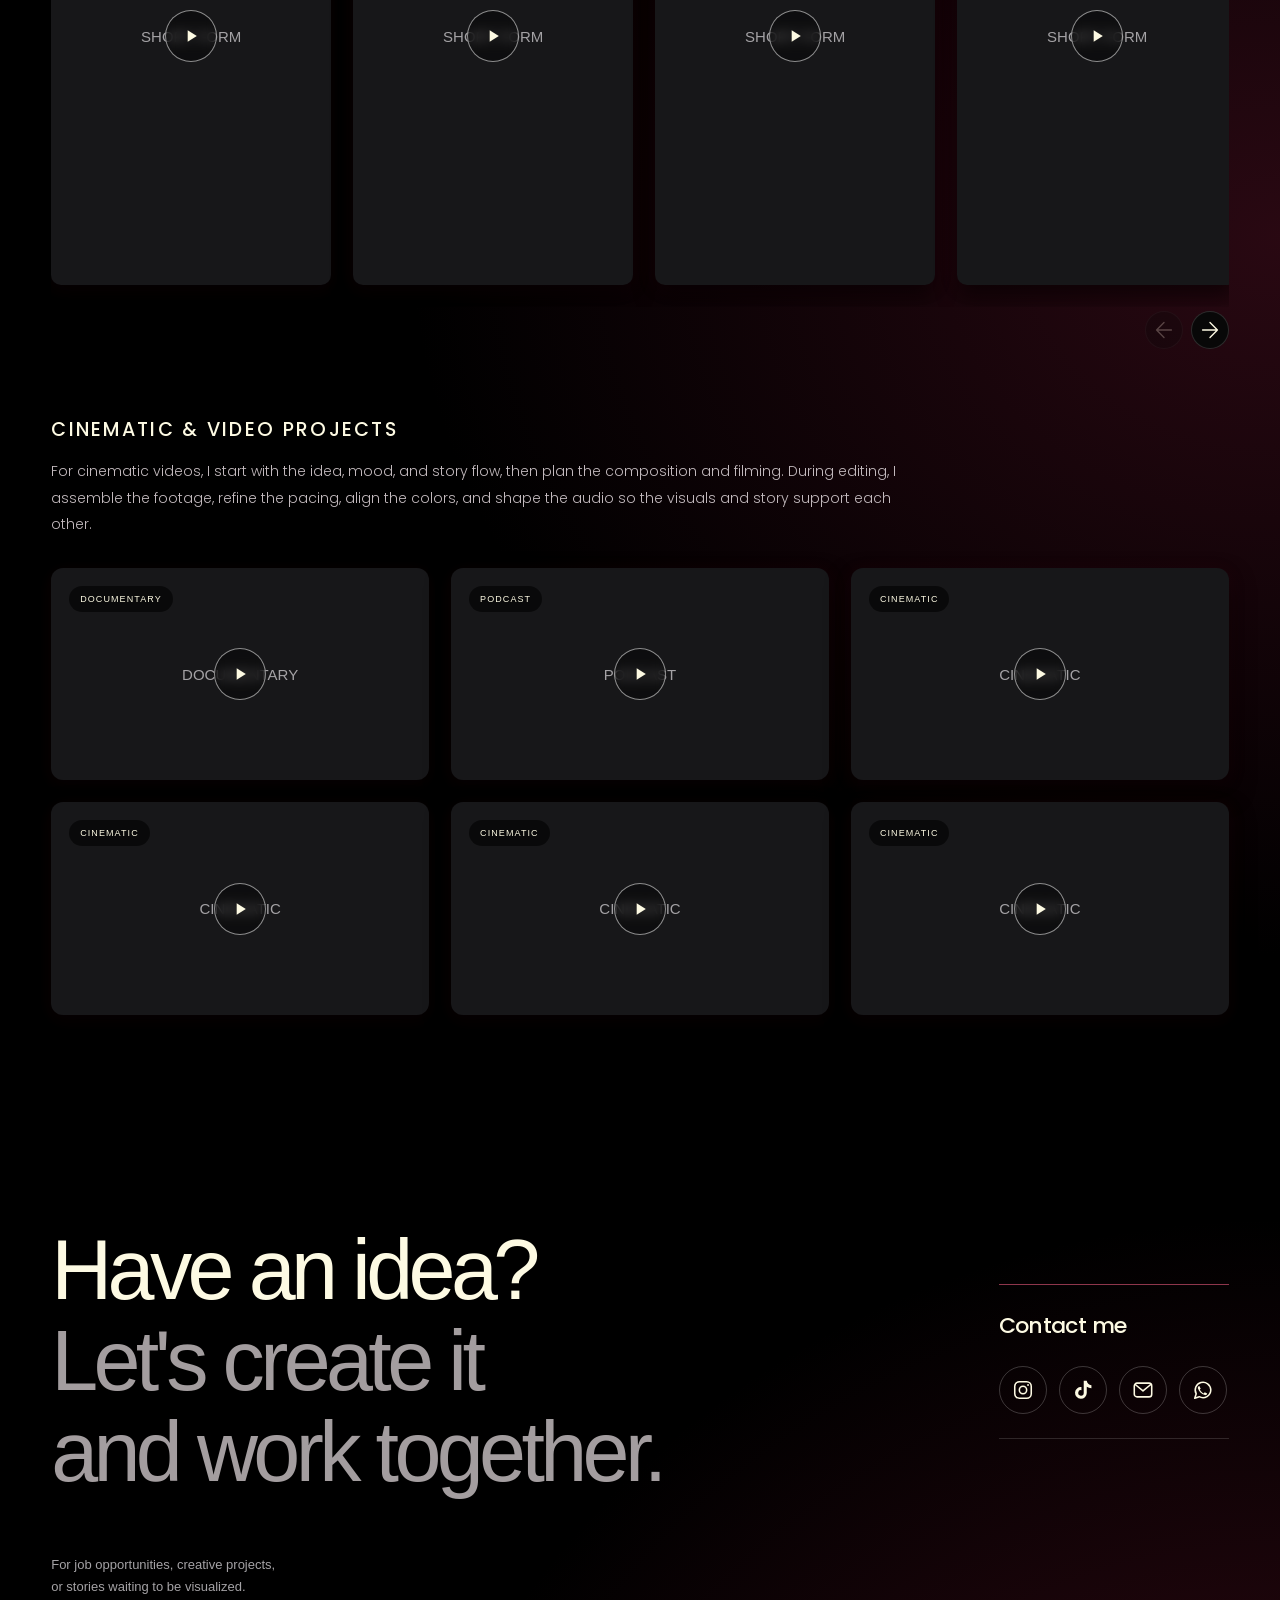
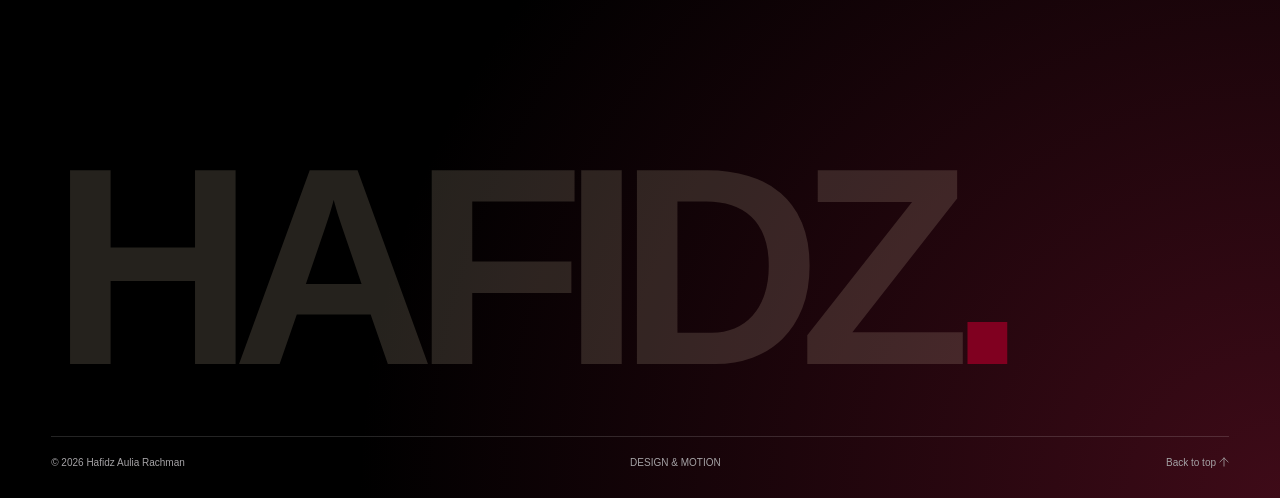
==== commit 495081c8: "Use vector play icons for consistent rendering on iOS" ====
--- a/index.html
+++ b/index.html
@@ -8,8 +8,8 @@
 <link rel="preconnect" href="https://res.cloudinary.com">
 <link rel="preload" href="assets/fonts/anton.woff" as="font" type="font/woff" crossorigin>
 <link rel="preload" href="assets/fonts/allura-creative.woff" as="font" type="font/woff" crossorigin>
-<link rel="stylesheet" href="styles.css?v=video-process-20261010">
-<script src="projects.js?v=video-process-20261010" defer></script><script src="language.js?v=video-process-20261010" defer></script><script src="app.js?v=video-process-20261010" defer></script>
+<link rel="stylesheet" href="styles.css?v=vector-play-20261010">
+<script src="projects.js?v=vector-play-20261010" defer></script><script src="language.js?v=vector-play-20261010" defer></script><script src="app.js?v=vector-play-20261010" defer></script>
 </head>
 <body data-portfolio="design" data-collection="social-media">
 <a class="skip" href="#work">Langsung ke karya</a>
--- a/styles.css
+++ b/styles.css
@@ -411,3 +411,8 @@
 .experience-place p{font-size:14px!important;line-height:1.8}
 .experience-company-years,.experience-duration{font-size:13px!important}
 @media(max-width:650px){body{background-image:radial-gradient(ellipse 150% 900px at 100% 18%,#4f102385,transparent 80%),radial-gradient(ellipse 140% 900px at 0% 44%,#390b1870,transparent 80%),radial-gradient(ellipse 140% 1000px at 100% 72%,#4f102375,transparent 80%),radial-gradient(ellipse 150% 1100px at 100% 100%,#63112690,transparent 80%)}.video-process-intro{font-size:13px;margin-bottom:40px}.video-category-description{font-size:13px;margin-bottom:24px}.software-card span{font-size:11px}.experience-place p{font-size:12px!important}.experience-company-years,.experience-duration{font-size:12px!important}}
+
+/* Vector play icon stays consistent on iOS and other platforms. */
+.play{padding-left:0}
+.play svg{display:block;width:20px;height:20px;color:var(--text);pointer-events:none}
+@media(max-width:650px){.play svg{width:16px;height:16px}}
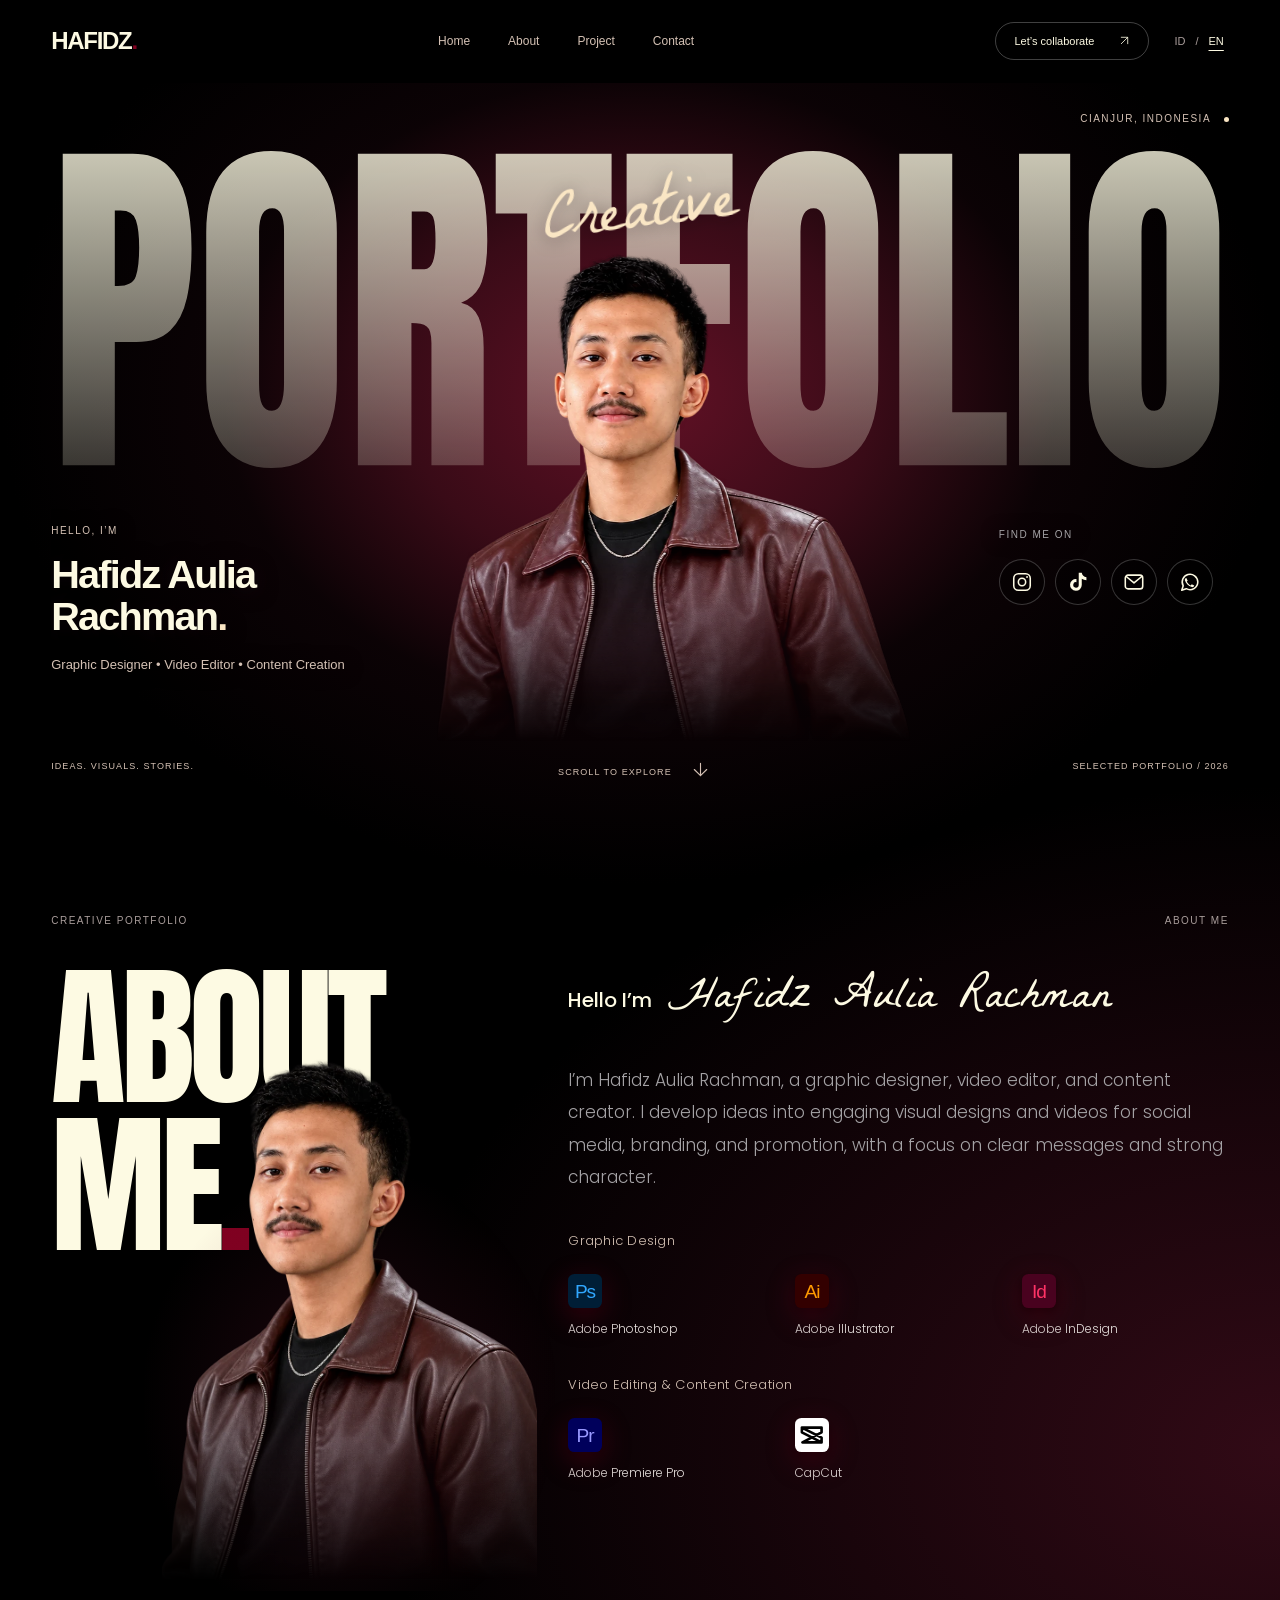
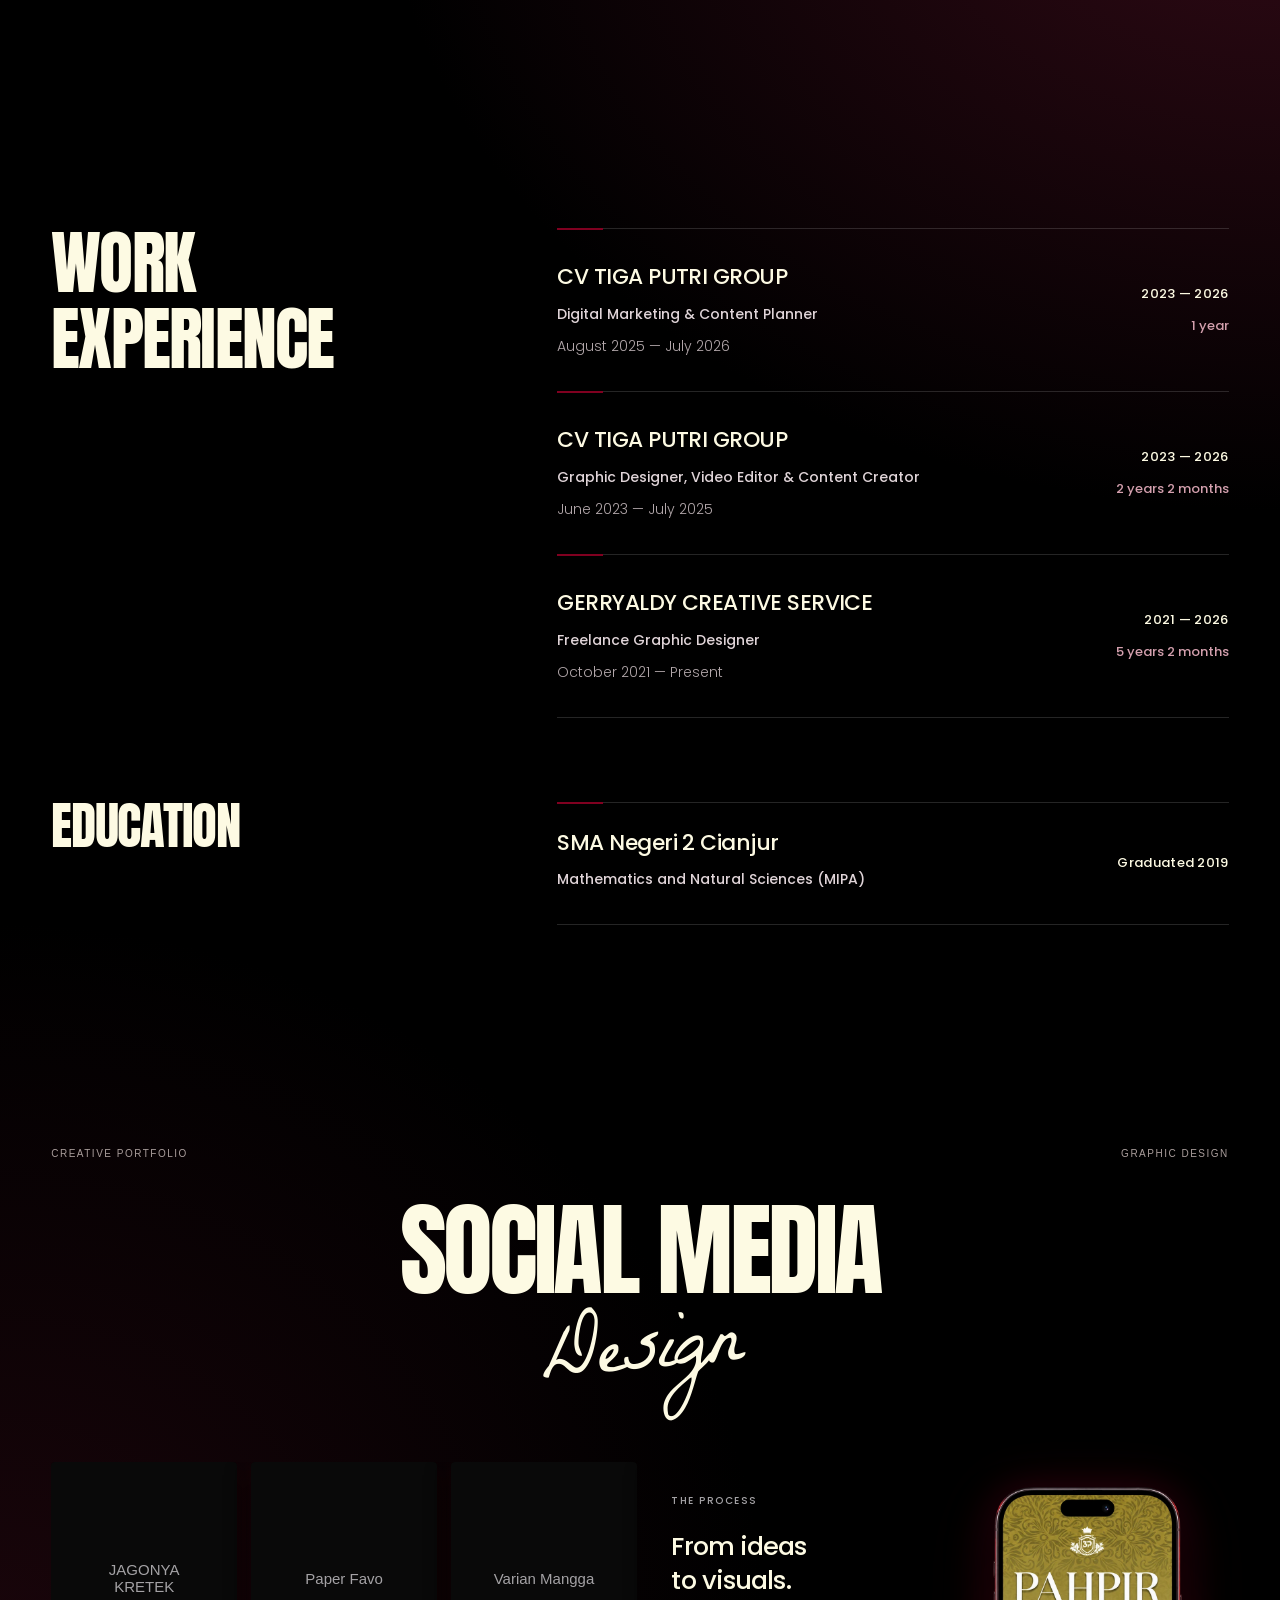
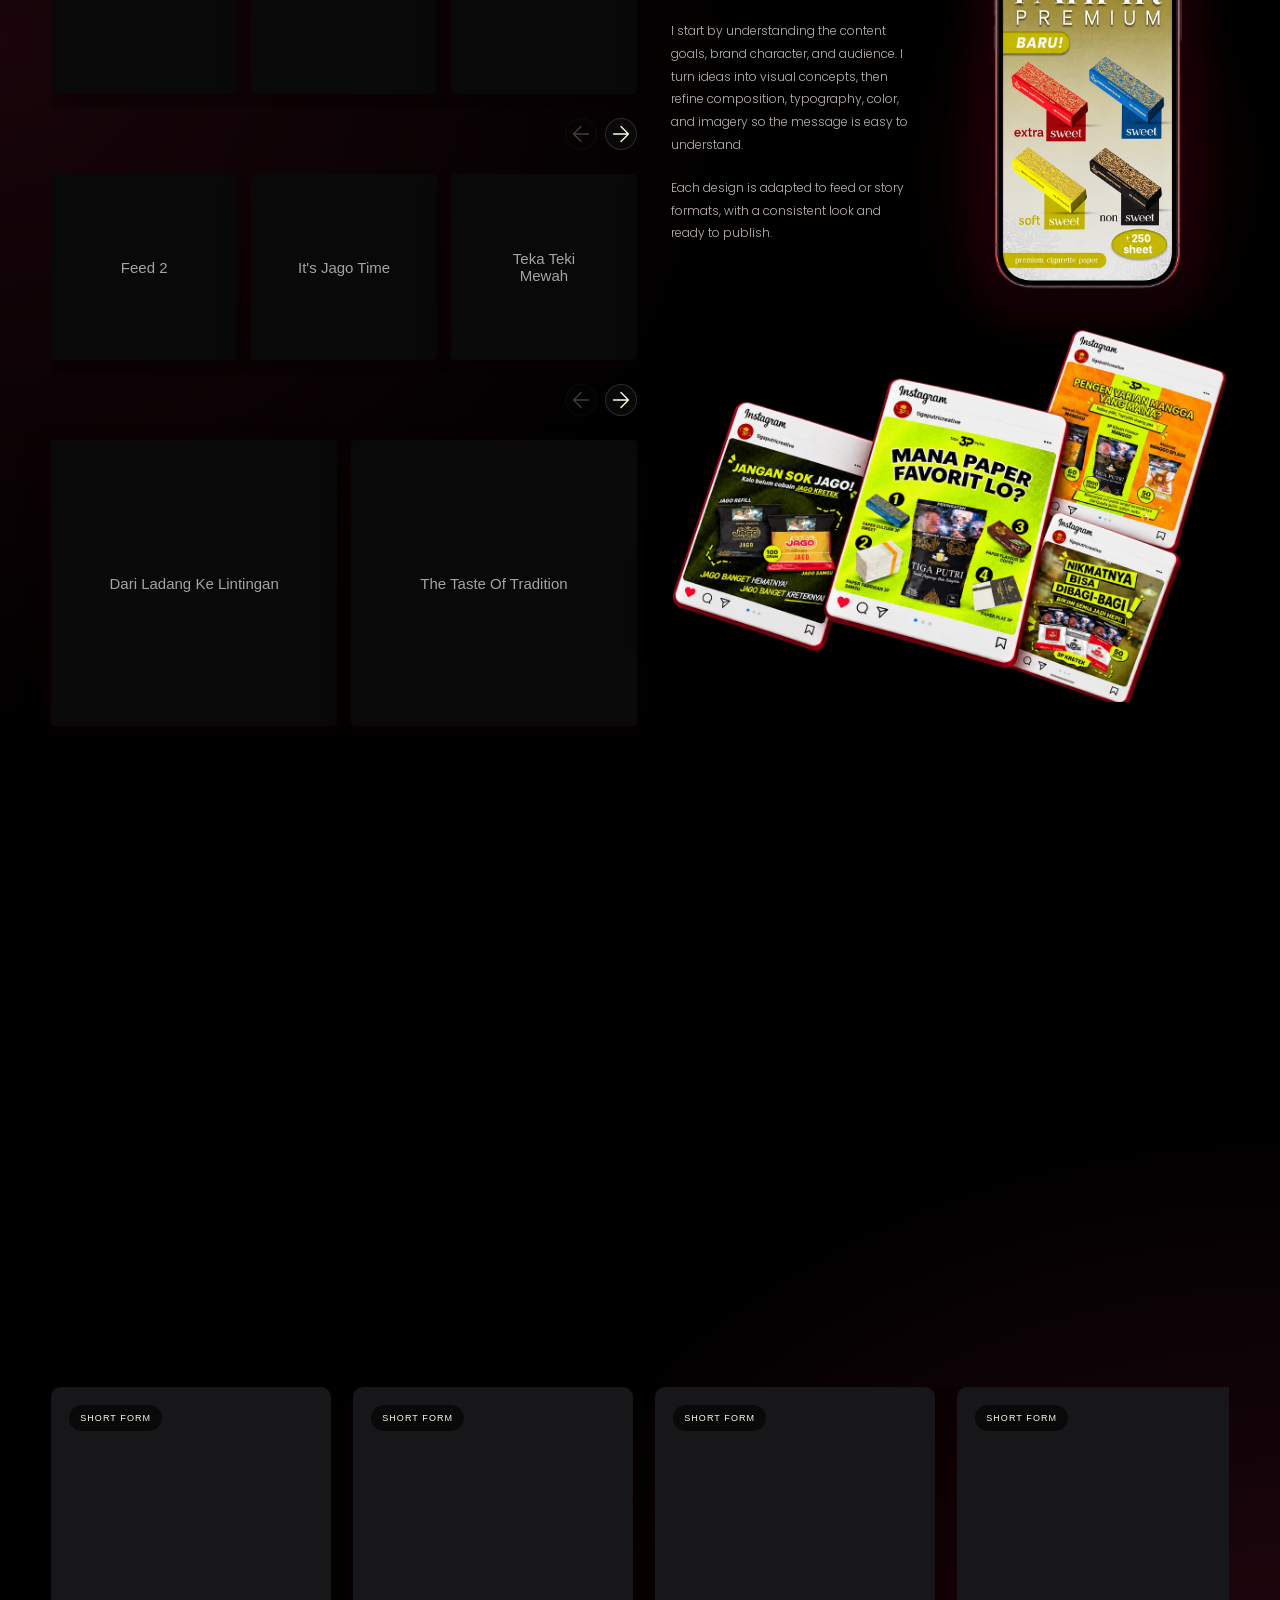
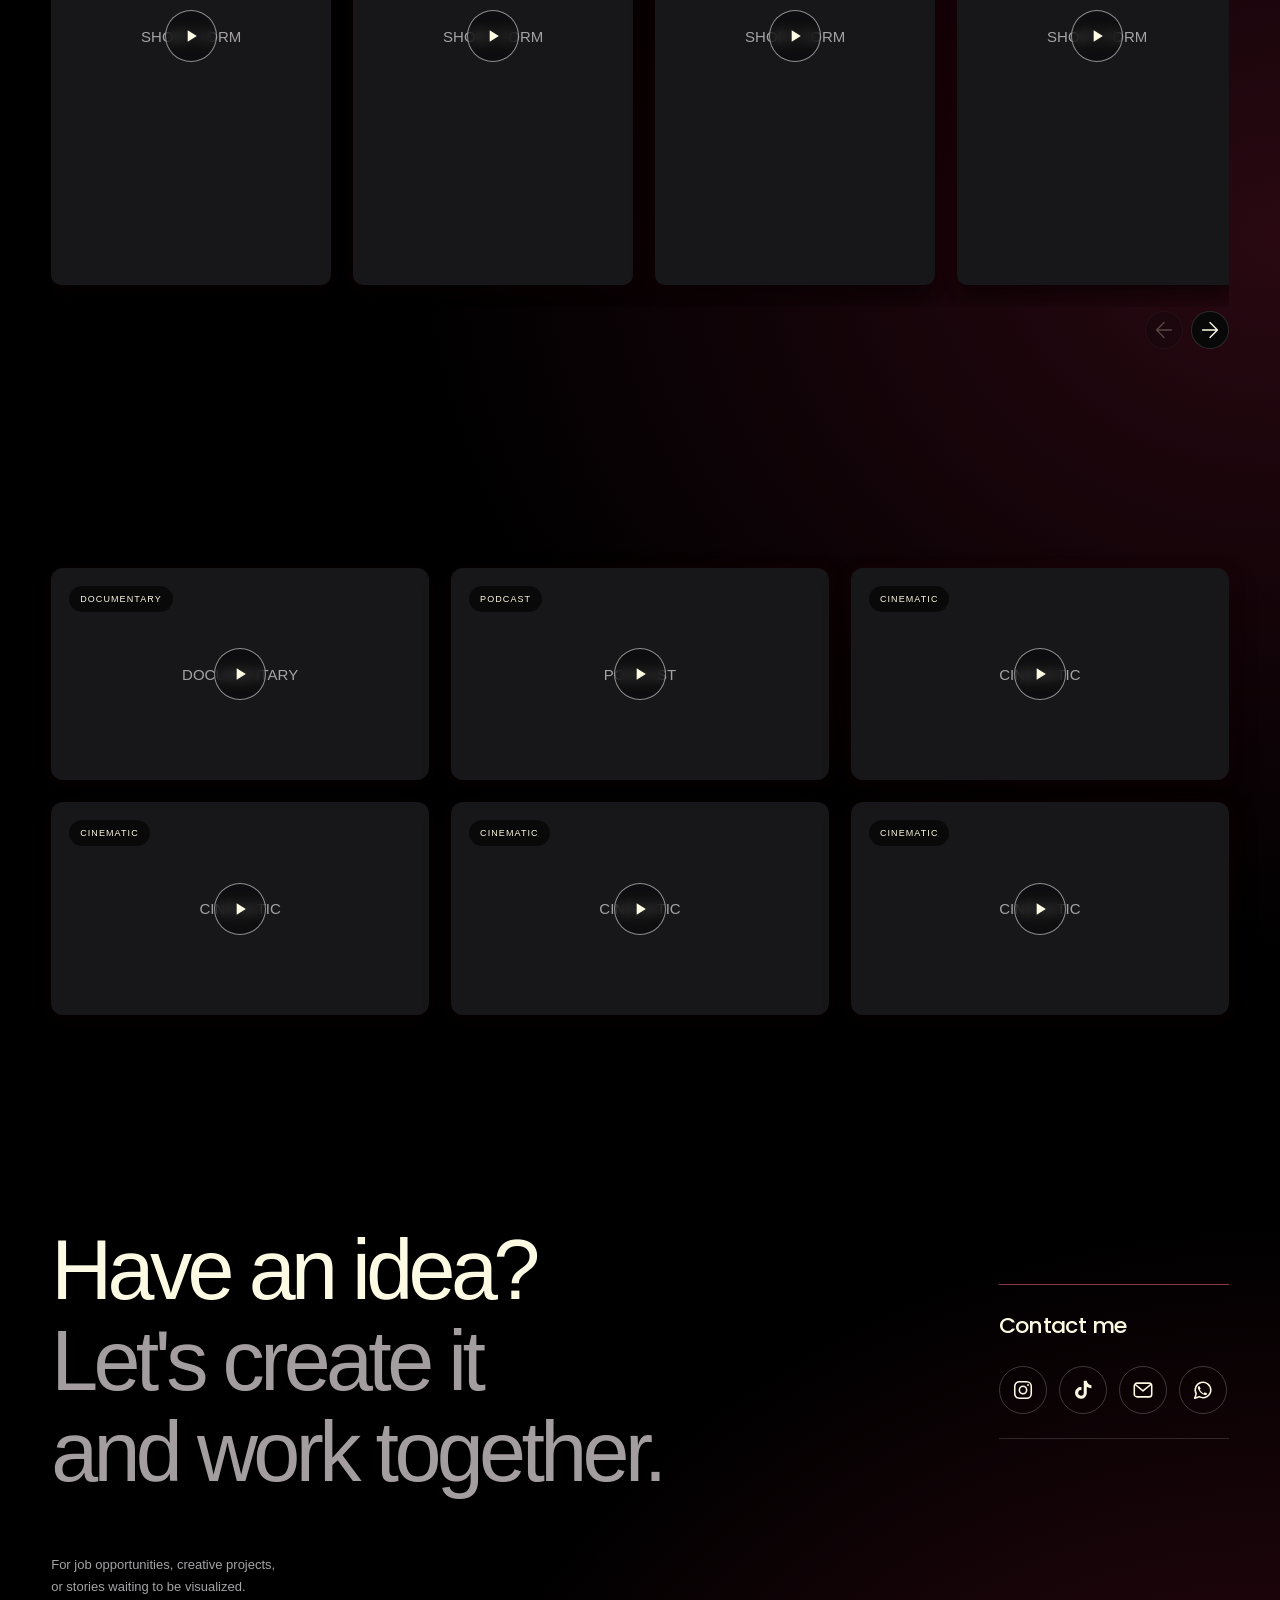
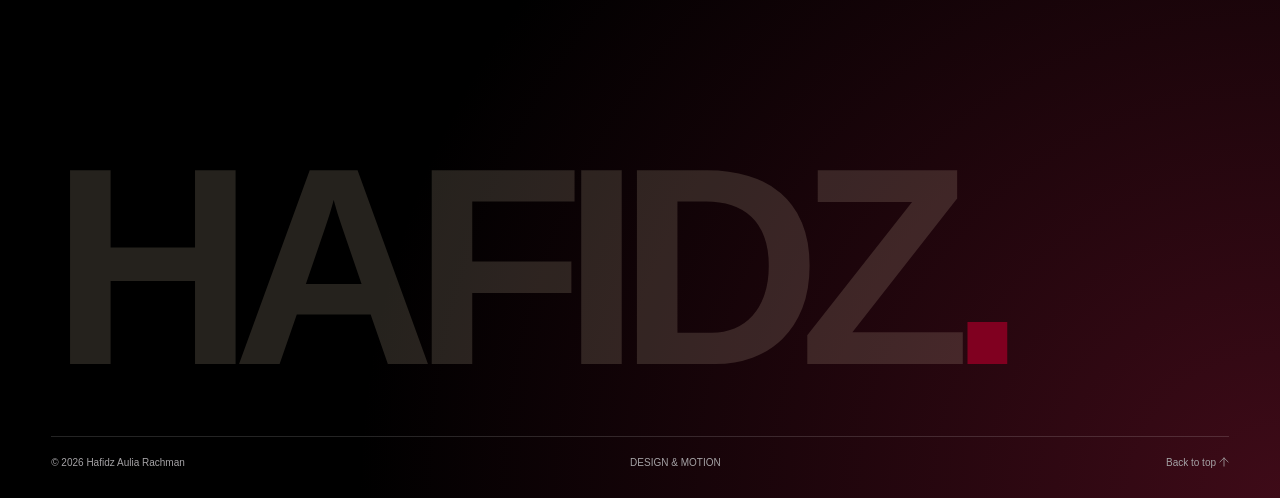
==== commit 24ea4f4c: "Add silent ten-second video previews with visible-card playback" ====
--- a/index.html
+++ b/index.html
@@ -8,8 +8,8 @@
 <link rel="preconnect" href="https://res.cloudinary.com">
 <link rel="preload" href="assets/fonts/anton.woff" as="font" type="font/woff" crossorigin>
 <link rel="preload" href="assets/fonts/allura-creative.woff" as="font" type="font/woff" crossorigin>
-<link rel="stylesheet" href="styles.css?v=vector-play-20261010">
-<script src="projects.js?v=vector-play-20261010" defer></script><script src="language.js?v=vector-play-20261010" defer></script><script src="app.js?v=vector-play-20261010" defer></script>
+<link rel="stylesheet" href="styles.css?v=video-preview-20261014">
+<script src="projects.js?v=video-preview-20261014" defer></script><script src="language.js?v=video-preview-20261014" defer></script><script src="app.js?v=video-preview-20261014" defer></script>
 </head>
 <body data-portfolio="design" data-collection="social-media">
 <a class="skip" href="#work">Langsung ke karya</a>
--- a/styles.css
+++ b/styles.css
@@ -416,3 +416,8 @@
 .play{padding-left:0}
 .play svg{display:block;width:20px;height:20px;color:var(--text);pointer-events:none}
 @media(max-width:650px){.play svg{width:16px;height:16px}}
+
+/* Muted inline gallery previews stay beneath classification and play controls. */
+.project .video-preview{position:absolute;inset:0;width:100%;height:100%;object-fit:cover;opacity:0;pointer-events:none;transition:opacity .25s}
+.project .video-preview.preview-ready{opacity:1}
+@media(prefers-reduced-motion:reduce){.project .video-preview{display:none}}
